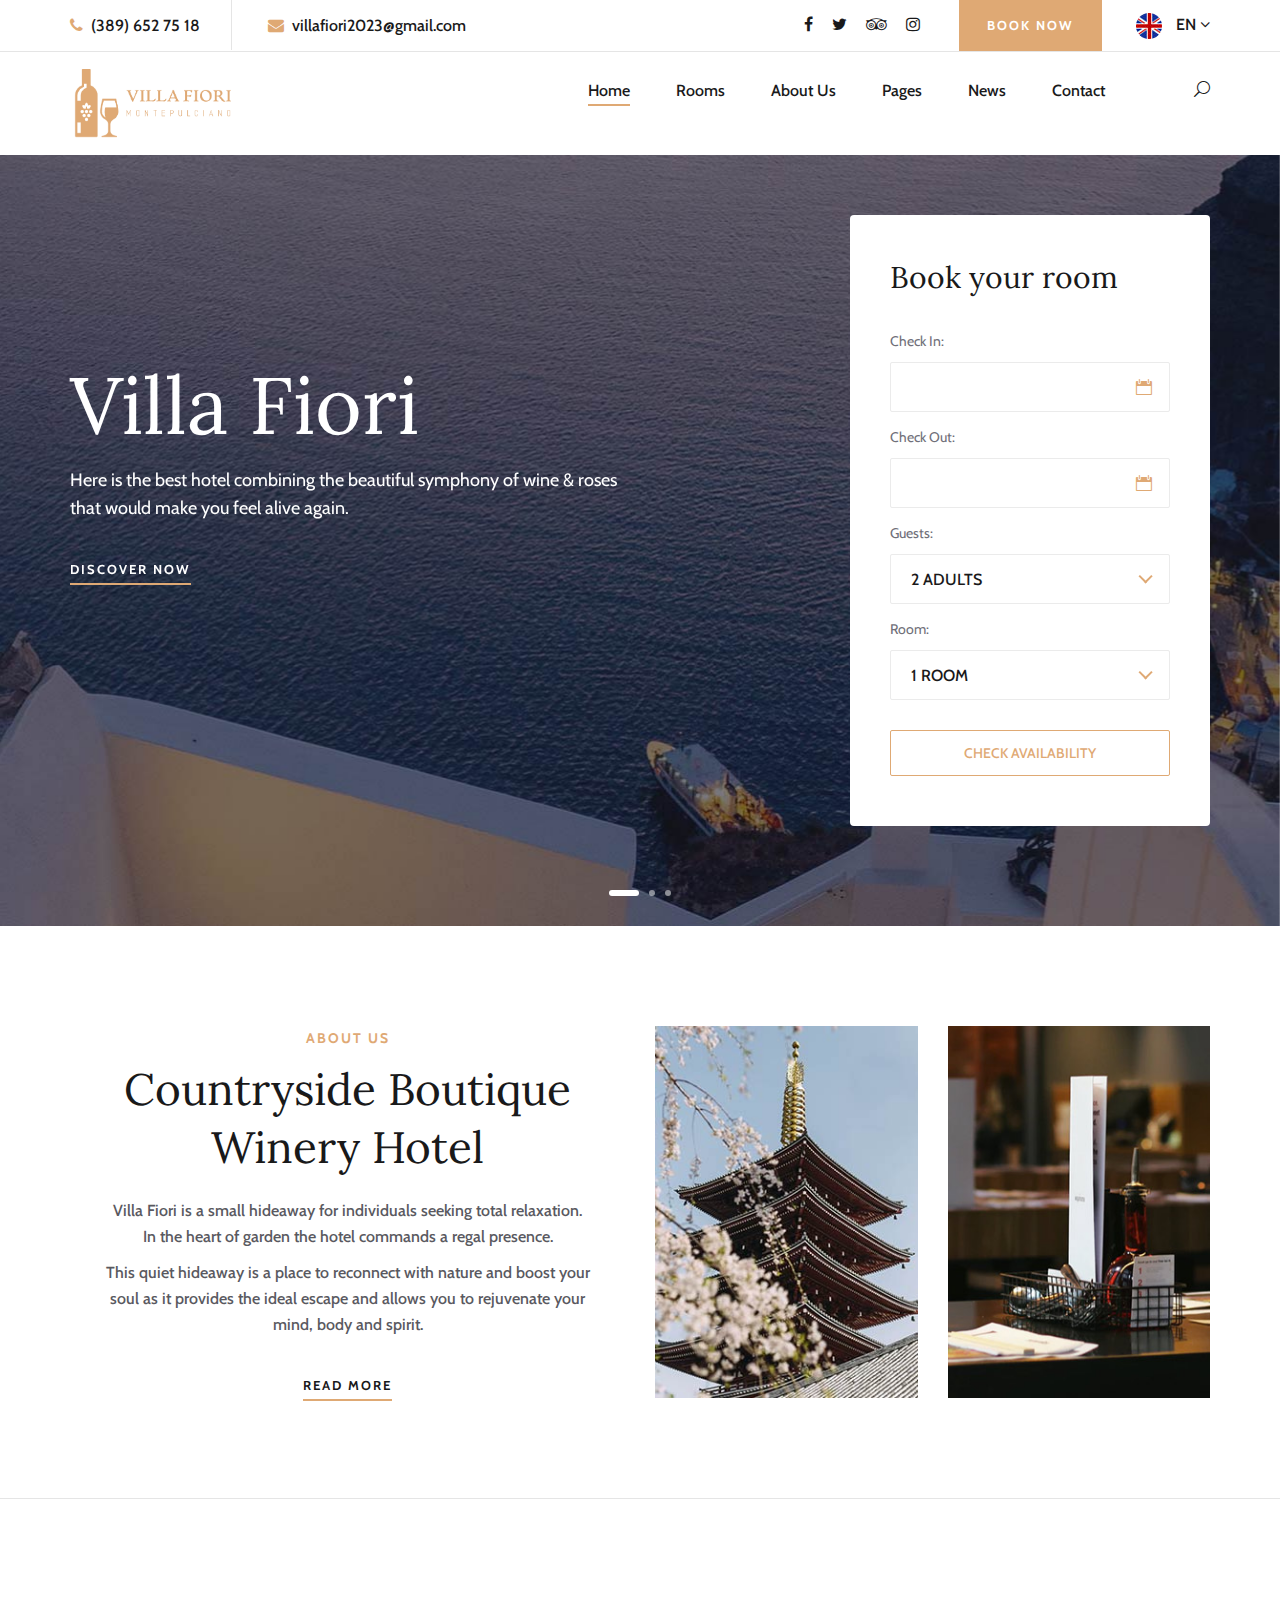
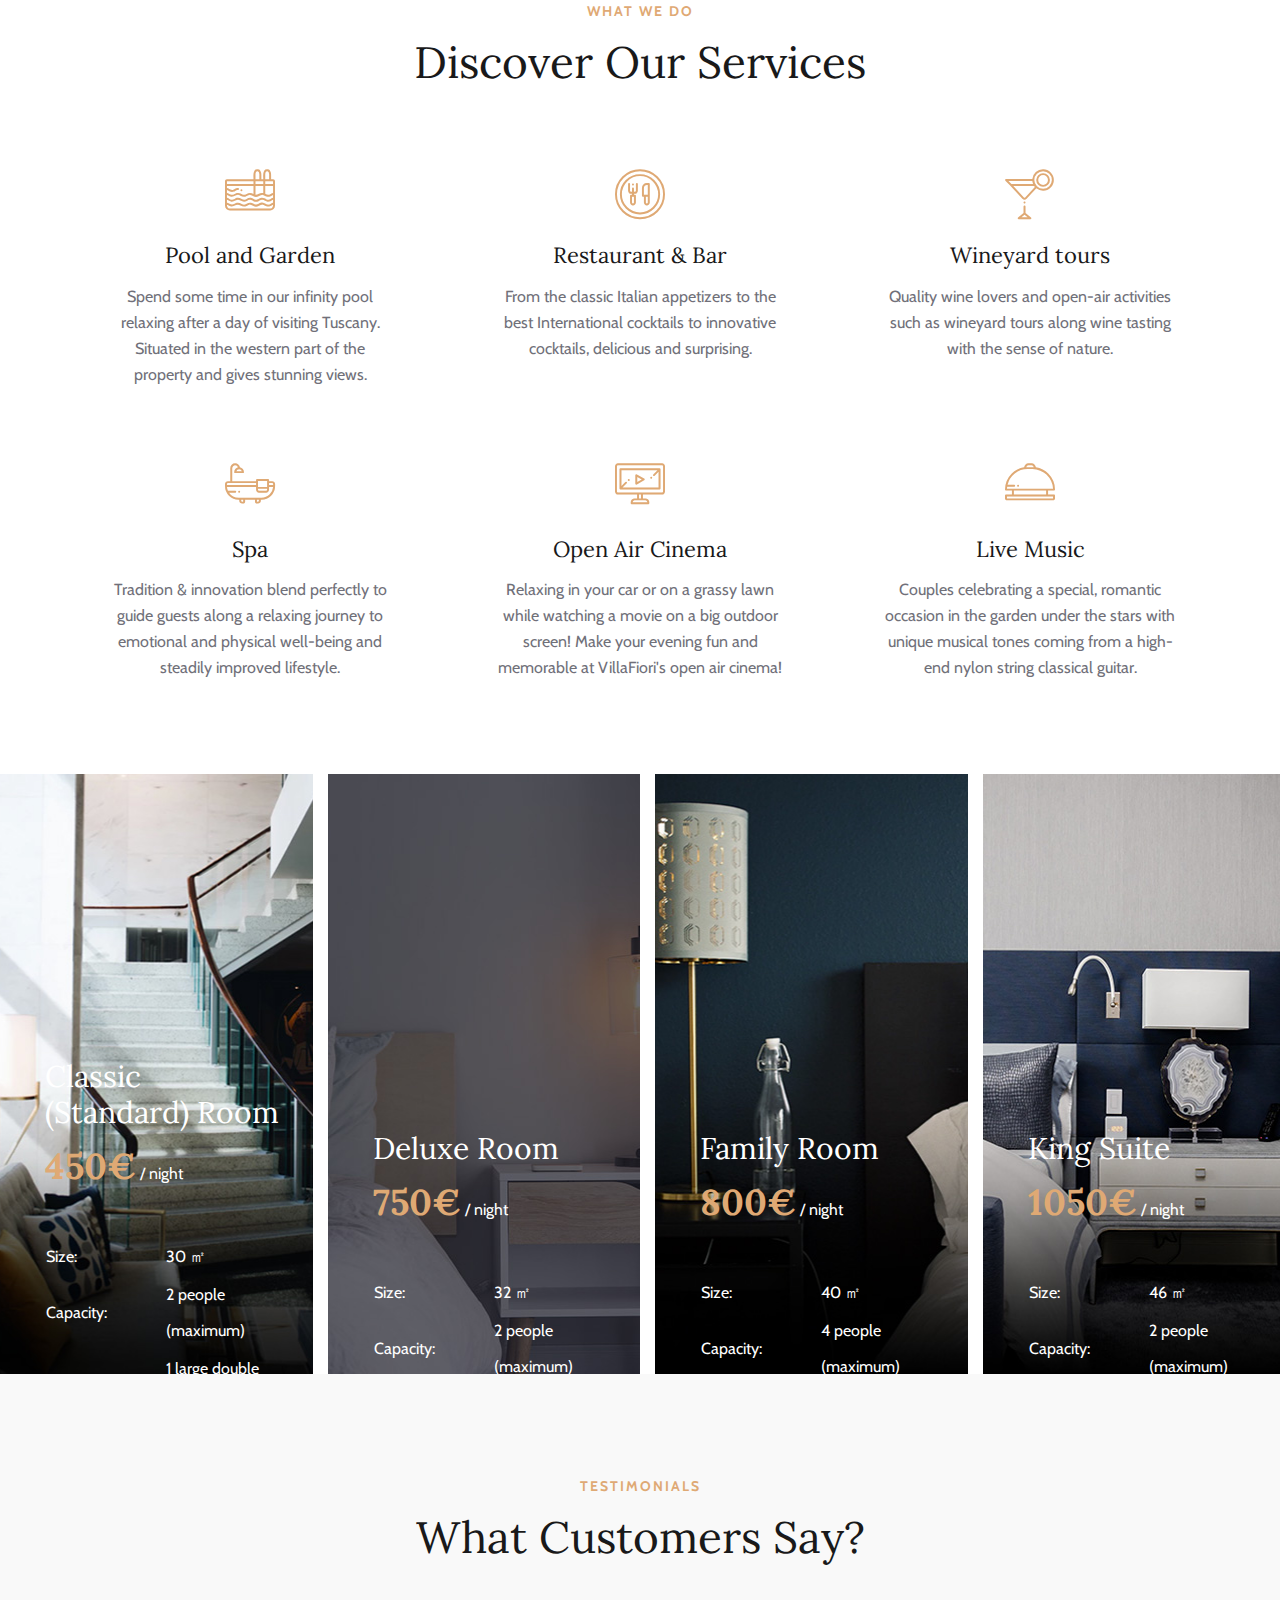
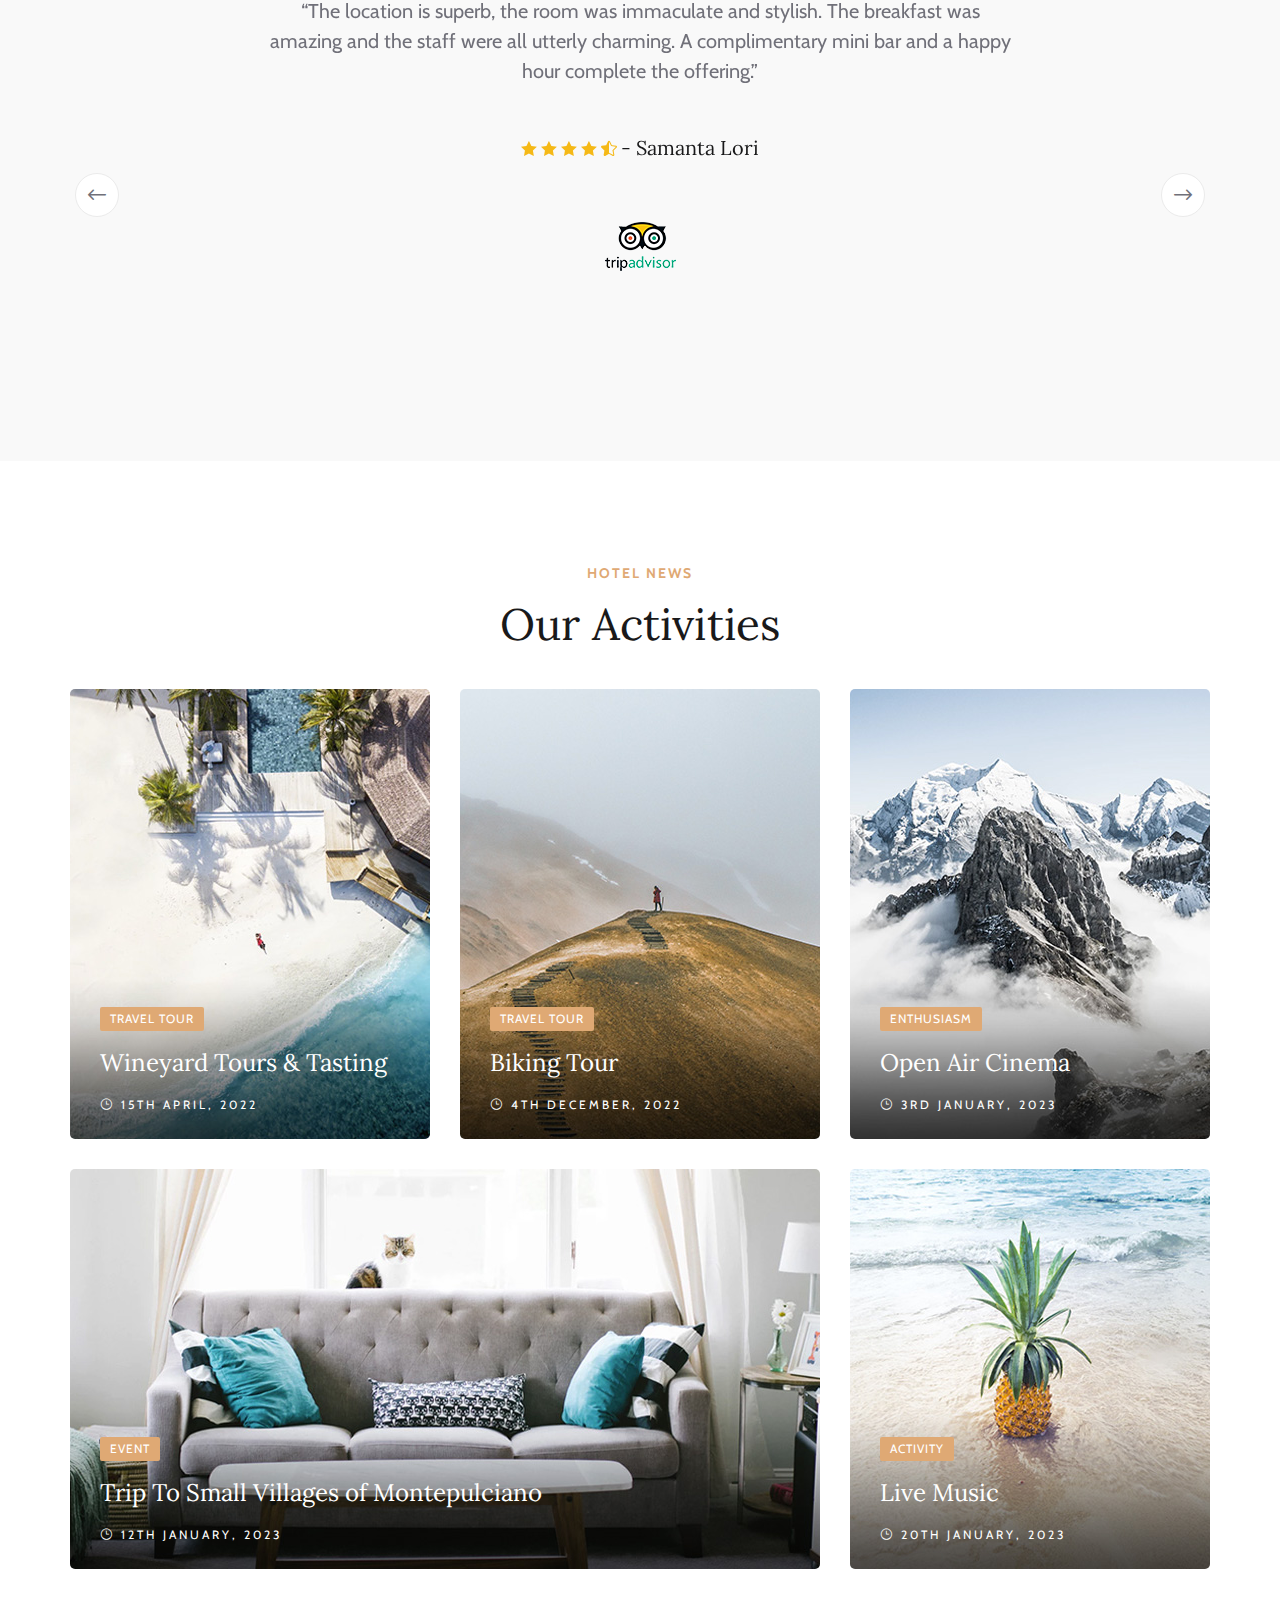
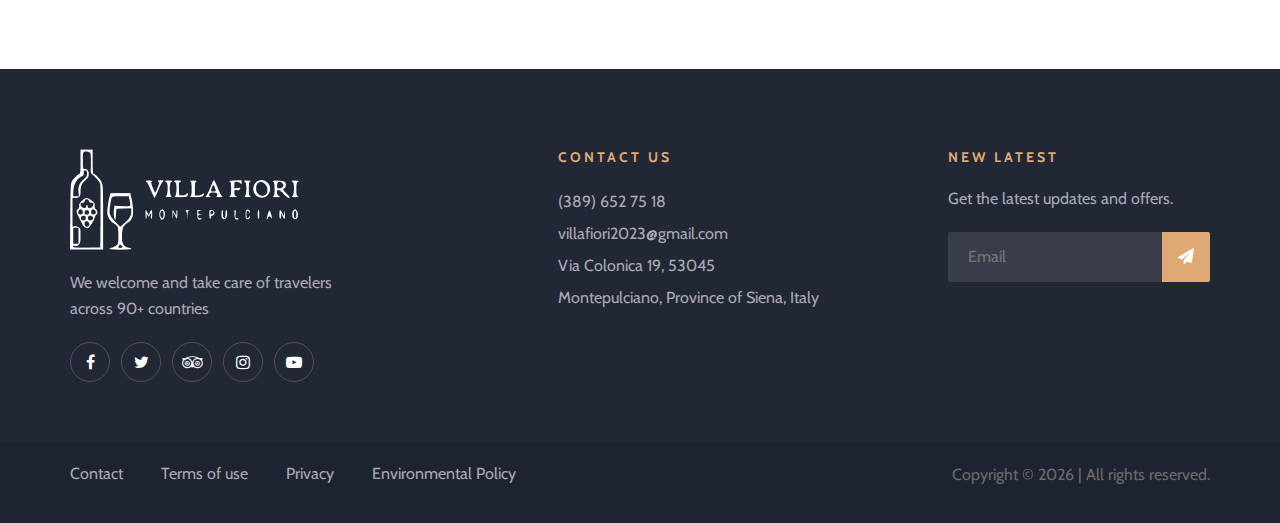
==== index.html @ 3eafb7d8 "Normale" ====
<!DOCTYPE html>
<html lang="en">

<head>
    <meta charset="UTF-8">
    <meta name="description" content="Villa Fiori">
    <meta name="keywords" content="Villa, fiori, montepulciano, html">
    <meta name="viewport" content="width=device-width, initial-scale=1.0">
    <meta http-equiv="X-UA-Compatible" content="ie=edge">
    <title>Villa Fiori | Montepulciano</title>

    <!-- Google Font -->
    <link href="https://fonts.googleapis.com/css?family=Lora:400,700&display=swap" rel="stylesheet">
    <link href="https://fonts.googleapis.com/css?family=Cabin:400,500,600,700&display=swap" rel="stylesheet">


    <!-- Favicon Section  -->
    <link rel="apple-touch-icon" sizes="180x180" href="/apple-touch-icon.png">
    <link rel="icon" type="image/png" sizes="32x32" href="/favicon-32x32.png">
    <link rel="icon" type="image/png" sizes="16x16" href="/favicon-16x16.png">
    <link rel="manifest" href="/site.webmanifest">
    <link rel="mask-icon" href="/safari-pinned-tab.svg" color="#5bbad5">
    <meta name="msapplication-TileColor" content="#da532c">
    <meta name="theme-color" content="#ffffff">


    <!-- Css Styles -->
    <link rel="stylesheet" href="css/bootstrap.min.css" type="text/css">
    <link rel="stylesheet" href="css/font-awesome.min.css" type="text/css">
    <link rel="stylesheet" href="css/elegant-icons.css" type="text/css">
    <link rel="stylesheet" href="css/flaticon.css" type="text/css">
    <link rel="stylesheet" href="css/owl.carousel.min.css" type="text/css">
    <link rel="stylesheet" href="css/nice-select.css" type="text/css">
    <link rel="stylesheet" href="css/jquery-ui.min.css" type="text/css">
    <link rel="stylesheet" href="css/magnific-popup.css" type="text/css">
    <link rel="stylesheet" href="css/slicknav.min.css" type="text/css">
    <link rel="stylesheet" href="css/style.css" type="text/css">
</head>

<body>
    <!-- Page Preloder -->
    <div id="preloder">
        <div class="loader"></div>
    </div>

    <!-- Offcanvas Menu Section Begin -->
    <div class="offcanvas-menu-overlay"></div>
    <div class="canvas-open">
        <i class="icon_menu"></i>
    </div>
    <div class="offcanvas-menu-wrapper">
        <div class="canvas-close">
            <i class="icon_close"></i>
        </div>
        <div class="search-icon  search-switch">
            <i class="icon_search"></i>
        </div>
        <div class="header-configure-area">
            <div class="language-option">
                <img src="img/flag.jpg" alt="">
                <span>EN <i class="fa fa-angle-down"></i></span>
                <div class="flag-dropdown">
                    <ul>
                        <li><a href="#">IT</a></li>
                        <li><a href="#">FR</a></li>
                    </ul>
                </div>
            </div>
            <a href="/#btn-book-now" class="bk-btn">Book Now</a>
        </div>
        <nav class="mainmenu mobile-menu">
            <ul>
                <li class="active"><a href="./index.html">Home</a></li>
                <li><a href="./rooms.html">Rooms</a></li>
                <li><a href="./about-us.html">About Us</a></li>
                <li><a href="">Pages</a>
                    <ul class="dropdown">
                        <li><a href="./room-details.html">Room Details</a></li>
                        <li><a href="#">Deluxe Room</a></li>
                        <li><a href="#">Family Room</a></li>
                        <li><a href="#">Premium Room</a></li>
                    </ul>
                </li>
                <li><a href="./blog.html">News</a></li>
                <li><a href="./contact.html">Contact</a></li>
            </ul>
        </nav>
        <div id="mobile-menu-wrap"></div>
        <div class="top-social">
            <a target="_blank" href="https://www.facebook.com/profile.php?id=100089249900606"><i
                    class="fa fa-facebook"></i></a>
            <a href="#"><i class="fa fa-twitter"></i></a>
            <a href="#"><i class="fa fa-tripadvisor"></i></a>
            <a target="_blank" href="https://www.instagram.com/villafiorihotel/"><i class="fa fa-instagram"></i></a>
        </div>
        <ul class="top-widget">
            <li><i class="fa fa-phone"></i> (389) 652 75 18</li>
            <li><i class="fa fa-envelope"></i> villafiori2023@gmail.com</li>
        </ul>
    </div>
    <!-- Offcanvas Menu Section End -->

    <!-- Header Section Begin -->
    <header class="header-section">
        <div class="top-nav">
            <div class="container">
                <div class="row">
                    <div class="col-lg-6">
                        <ul class="tn-left">
                            <li><i class="fa fa-phone"></i> (389) 652 75 18</li>
                            <li><i class="fa fa-envelope"></i> villafiori2023@gmail.com</li>
                        </ul>
                    </div>
                    <div class="col-lg-6">
                        <div class="tn-right">
                            <div class="top-social">
                                <a target="_blank" href="https://www.facebook.com/profile.php?id=100089249900606"><i
                                        class="fa fa-facebook"></i></a>
                                <a href="#"><i class="fa fa-twitter"></i></a>
                                <a href="#"><i class="fa fa-tripadvisor"></i></a>
                                <a target="_blank" href="https://www.instagram.com/villafiorihotel/"><i
                                        class="fa fa-instagram"></i></a>
                            </div>
                            <a href="/#btn-book-now" class="bk-btn">Book Now</a>
                            <div class="language-option">
                                <img src="img/flag.jpg" alt="">
                                <span>EN <i class="fa fa-angle-down"></i></span>
                                <div class="flag-dropdown">
                                    <ul>
                                        <li><a href="#">IT</a></li>
                                        <li><a href="#">FR</a></li>
                                    </ul>
                                </div>
                            </div>
                        </div>
                    </div>
                </div>
            </div>
        </div>
        <div class="menu-item">
            <div class="container">
                <div class="row">
                    <div class="col-lg-2">
                        <div class="logo">
                            <a href="./index.html">
                                <img src="img/logo.png" alt="">
                            </a>
                        </div>
                    </div>
                    <div class="col-lg-10">
                        <div class="nav-menu">
                            <nav class="mainmenu">
                                <ul>
                                    <li class="active"><a href="./index.html">Home</a></li>
                                    <li><a href="./rooms.html">Rooms</a></li>
                                    <li><a href="./about-us.html">About Us</a></li>
                                    <li><a href="">Pages</a>
                                        <ul class="dropdown">
                                            <li><a href="./room-details.html">Room Details</a></li>
                                            <li><a href="./blog-details.html">Blog Details</a></li>
                                            <li><a href="#">Family Room</a></li>
                                            <li><a href="#">Premium Room</a></li>
                                        </ul>
                                    </li>
                                    <li><a href="./blog.html">News</a></li>
                                    <li><a href="./contact.html">Contact</a></li>
                                </ul>
                            </nav>
                            <div class="nav-right search-switch">
                                <i class="icon_search"></i>
                            </div>
                        </div>
                    </div>
                </div>
            </div>
        </div>
    </header>
    <!-- Header End -->

    <!-- Hero Section Begin -->
    <section class="hero-section">
        <div class="container">
            <div class="row">
                <div class="col-lg-6">
                    <div class="hero-text">
                        <h1>Villa Fiori</h1>
                        <p>Here is the best hotel combining the beautiful symphony of wine & roses that would make you
                            feel alive again.</p>
                        <a href="/#btn-discover" class="primary-btn">Discover Now</a>
                    </div>
                </div>
                <div class="col-xl-4 col-lg-5 offset-xl-2 offset-lg-1">
                    <div id="btn-book-now" class="booking-form">
                        <h3>Book your room</h3>
                        <form action="#">
                            <div class="check-date">
                                <label for="date-in">Check In:</label>
                                <input type="text" class="date-input" id="date-in">
                                <i class="icon_calendar"></i>
                            </div>
                            <div class="check-date">
                                <label for="date-out">Check Out:</label>
                                <input type="text" class="date-input" id="date-out">
                                <i class="icon_calendar"></i>
                            </div>
                            <div class="select-option">
                                <label for="guest">Guests:</label>
                                <select id="guest">
                                    <option value="">2 Adults</option>
                                    <option value="">3 Adults</option>
                                    <option value="">4 Adults</option>
                                    <option value="">5 Adults</option>
                                    <option value="">6 Adults</option>
                                </select>
                            </div>
                            <div class="select-option">
                                <label for="room">Room:</label>
                                <select id="room">
                                    <option value="">1 Room</option>
                                    <option value="">2 Room</option>
                                    <option value="">3 or More Rooms</option>
                                </select>
                            </div>
                            <button type="submit">Check Availability</button>
                        </form>
                    </div>
                </div>
            </div>
        </div>
        <div class="hero-slider owl-carousel">
            <div class="hs-item set-bg" data-setbg="img/hero/hero-1.jpg"></div>
            <div class="hs-item set-bg" data-setbg="img/hero/hero-2.jpg"></div>
            <div class="hs-item set-bg" data-setbg="img/hero/hero-3.jpg"></div>
        </div>
    </section>
    <!-- Hero Section End -->

    <!-- About Us Section Begin -->
    <section class="aboutus-section spad">
        <div class="container">
            <div class="row">
                <div class="col-lg-6">
                    <div class="about-text">
                        <div class="section-title">
                            <span>About Us</span>
                            <h2>Countryside Boutique<br />Winery Hotel</h2>
                        </div>
                        <p class="f-para">Villa Fiori is a small hideaway for individuals seeking total relaxation. In
                            the
                            heart of garden the hotel commands a regal presence.</p>
                        <p class="s-para">This quiet hideaway is a place to reconnect with nature and boost your soul as
                            it provides the ideal escape and allows you to rejuvenate your mind, body and spirit.</p>
                        <a href="/#btn-discover" class="primary-btn about-btn">Read More</a>
                    </div>
                </div>
                <div class="col-lg-6">
                    <div class="about-pic">
                        <div class="row">
                            <div class="col-sm-6">
                                <img src="img/about/about-1.jpg" alt="">
                            </div>
                            <div class="col-sm-6">
                                <img src="img/about/about-2.jpg" alt="">
                            </div>
                        </div>
                    </div>
                </div>
            </div>
        </div>
    </section>
    <!-- About Us Section End -->

    <!-- Services Section End -->
    <section id="btn-discover" class="services-section spad">
        <div class="container">
            <div class="row">
                <div class="col-lg-12">
                    <div class="section-title">
                        <span>What We Do</span>
                        <h2>Discover Our Services</h2>
                    </div>
                </div>
            </div>
            <div class="row">
                <div class="col-lg-4 col-sm-6">
                    <div class="service-item">
                        <i class="flaticon-007-swimming-pool"></i>
                        <h4>Pool and Garden</h4>
                        <p>Spend some time in our infinity pool relaxing after a day of visiting Tuscany. Situated in
                            the western part of the property and gives stunning views.</p>
                    </div>
                </div>
                <div class="col-lg-4 col-sm-6">
                    <div class="service-item">
                        <i class="flaticon-033-dinner"></i>
                        <h4>Restaurant & Bar</h4>
                        <p>From the classic Italian appetizers to the best International cocktails to innovative
                            cocktails, delicious and surprising.</p>
                    </div>
                </div>
                <div class="col-lg-4 col-sm-6">
                    <div class="service-item">
                        <i class="flaticon-012-cocktail"></i>
                        <h4>Wineyard tours</h4>
                        <p>Quality wine lovers and open-air activities such as wineyard tours along wine tasting with
                            the sense of nature.</p>
                    </div>
                </div>
                <div class="col-lg-4 col-sm-6">
                    <div class="service-item">
                        <i class="flaticon-030-bathtub"></i>
                        <h4>Spa</h4>
                        <p>Tradition & innovation blend perfectly to guide guests along a relaxing journey to emotional
                            and physical well-being and steadily improved lifestyle.</p>
                    </div>
                </div>
                <div class="col-lg-4 col-sm-6">
                    <div class="service-item">
                        <i class="flaticon-019-television"></i>
                        <h4>Open Air Cinema</h4>
                        <p>Relaxing in your car or on a grassy lawn while watching a movie on a big outdoor screen! Make
                            your evening fun and memorable at VillaFiori's open air cinema!</p>
                    </div>
                </div>
                <div class="col-lg-4 col-sm-6">
                    <div class="service-item">
                        <i class="flaticon-014-ring-bell"></i>
                        <h4>Live Music</h4>
                        <p>Couples celebrating a special, romantic occasion in the garden under the stars with unique
                            musical tones coming from a high-end nylon string classical guitar.</p>
                    </div>
                </div>
            </div>
        </div>
    </section>
    <!-- Services Section End -->

    <!-- Home Room Section Begin -->
    <section class="hp-room-section">
        <div class="container-fluid">
            <div class="hp-room-items">
                <div class="row">
                    <div class="col-lg-3 col-md-6">
                        <div class="hp-room-item set-bg" data-setbg="img/room/room-b1.jpg">
                            <div class="hr-text">
                                <h3>Classic (Standard) Room</h3>
                                <h2>450€<span> / night</span></h2>
                                <table>
                                    <tbody>
                                        <tr>
                                            <td class="r-o">Size:</td>
                                            <td>30 &#13217;</td>
                                        </tr>
                                        <tr>
                                            <td class="r-o">Capacity:</td>
                                            <td>2 people (maximum)</td>
                                        </tr>
                                        <tr>
                                            <td class="r-o">Bed:</td>
                                            <td>1 large double bed</td>
                                        </tr>
                                        <tr>
                                            <td class="r-o">Services:</td>
                                            <td>Inner Courtyard View, AC, Bathroom, Flat TV,
                                                Minibar</td>
                                        </tr>
                                    </tbody>
                                </table>
                                <a href="/rooms.html" class="primary-btn">More Details</a>
                            </div>
                        </div>
                    </div>
                    <div class="col-lg-3 col-md-6">
                        <div class="hp-room-item set-bg" data-setbg="img/room/room-b2.jpg">
                            <div class="hr-text">
                                <h3>Deluxe Room</h3>
                                <h2>750€<span> / night</span></h2>
                                <table>
                                    <tbody>
                                        <tr>
                                            <td class="r-o">Size:</td>
                                            <td>32 &#13217;</td>
                                        </tr>
                                        <tr>
                                            <td class="r-o">Capacity:</td>
                                            <td>2 people (maximum)</td>
                                        </tr>
                                        <tr>
                                            <td class="r-o">Bed:</td>
                                            <td>1 large deluxe bed</td>
                                        </tr>
                                        <tr>
                                            <td class="r-o">Services:</td>
                                            <td>All services within Classic Room + Garden View
                                            </td>
                                        </tr>
                                    </tbody>
                                </table>
                                <a href="/rooms.html" class="primary-btn">More Details</a>
                            </div>
                        </div>
                    </div>
                    <div class="col-lg-3 col-md-6">
                        <div class="hp-room-item set-bg" data-setbg="img/room/room-b3.jpg">
                            <div class="hr-text">
                                <h3>Family Room</h3>
                                <h2>800€<span> / night</span></h2>
                                <table>
                                    <tbody>
                                        <tr>
                                            <td class="r-o">Size:</td>
                                            <td>40 &#13217;</td>
                                        </tr>
                                        <tr>
                                            <td class="r-o">Capacity:</td>
                                            <td>4 people (maximum)</td>
                                        </tr>
                                        <tr>
                                            <td class="r-o">Bed:</td>
                                            <td>2 large double beds</td>
                                        </tr>
                                        <tr>
                                            <td class="r-o">Services:</td>
                                            <td>Playing Room, Garden View, Kitchen</td>
                                        </tr>
                                    </tbody>
                                </table>
                                <a href="/rooms.html" class="primary-btn">More Details</a>
                            </div>
                        </div>
                    </div>
                    <div class="col-lg-3 col-md-6">
                        <div class="hp-room-item set-bg" data-setbg="img/room/room-b4.jpg">
                            <div class="hr-text">
                                <h3>King Suite</h3>
                                <h2>1050€<span> / night</span></h2>
                                <table>
                                    <tbody>
                                        <tr>
                                            <td class="r-o">Size:</td>
                                            <td>46 &#13217;</td>
                                        </tr>
                                        <tr>
                                            <td class="r-o">Capacity:</td>
                                            <td>2 people (maximum)</td>
                                        </tr>
                                        <tr>
                                            <td class="r-o">Bed:</td>
                                            <td>1 extra-sized King Bed</td>
                                        </tr>
                                        <tr>
                                            <td class="r-o">Services:</td>
                                            <td>Private Garden, Pool view, Hot Tub, AC</td>
                                        </tr>
                                    </tbody>
                                </table>
                                <a href="/rooms.html" class="primary-btn">More Details</a>
                            </div>
                        </div>
                    </div>
                </div>
            </div>
        </div>
    </section>
    <!-- Home Room Section End -->

    <!-- Testimonial Section Begin -->
    <section class="testimonial-section spad">
        <div class="container">
            <div class="row">
                <div class="col-lg-12">
                    <div class="section-title">
                        <span>Testimonials</span>
                        <h2>What Customers Say?</h2>
                    </div>
                </div>
            </div>
            <div class="row">
                <div class="col-lg-8 offset-lg-2">
                    <div class="testimonial-slider owl-carousel">
                        <div class="ts-item">
                            <p>“The location is superb, the room was immaculate and stylish. The breakfast was amazing
                                and the staff were all utterly charming. A complimentary mini bar and a happy hour
                                complete the offering.”</p>
                            <div class="ti-author">
                                <div class="rating">
                                    <i class="icon_star"></i>
                                    <i class="icon_star"></i>
                                    <i class="icon_star"></i>
                                    <i class="icon_star"></i>
                                    <i class="icon_star-half_alt"></i>
                                </div>
                                <h5> - Samanta Lori</h5>
                            </div>
                            <img src="img/testimonial-logo.png" alt="">
                        </div>

                        <div class="ts-item">
                            <p>“We booked easily on line at a very reasonable rate, and received a free upgrade on
                                arrival. The room was clean, spacious and well equipped. Location was great for walking
                                tours of all the sights.”</p>
                            <div class="ti-author">
                                <div class="rating">
                                    <i class="icon_star"></i>
                                    <i class="icon_star"></i>
                                    <i class="icon_star"></i>
                                    <i class="icon_star"></i>
                                    <i class="icon_star"></i>
                                </div>
                                <h5> - Teodoro Ferri</h5>
                            </div>
                            <img src="img/testimonial-logo.png" alt="">
                        </div>

                        <div class="ts-item">
                            <p>“It is small, very comfortable, and with very good staff. Rooms are great; totally
                                soundproof and everything works. There is a lovely garden for drinks, break fast, or
                                just chilling.”</p>
                            <div class="ti-author">
                                <div class="rating">
                                    <i class="icon_star"></i>
                                    <i class="icon_star"></i>
                                    <i class="icon_star"></i>
                                    <i class="icon_star"></i>
                                    <i class="icon_star-half_alt"></i>
                                </div>
                                <h5> - Alexander Vasquez</h5>
                            </div>
                            <img src="img/testimonial-logo.png" alt="">
                        </div>


                        <div class="ts-item">
                            <p>My wife and I went VillaFiori for her 35th birthday and the whole experience was amazing.
                                The
                                interiors, exteriors and surroundings were beautiful, comfortable and exciting. We could
                                have just hung out at the hotel and been content but it is beautifully situated to
                                explore dozens of picturesque villages and astounding landscapes on easy day trips.
                                Every drive was enchanting. We loved the dining room and the breakfast was always such a
                                great way to start the day.</p>
                            <div class="ti-author">
                                <div class="rating">
                                    <i class="icon_star"></i>
                                    <i class="icon_star"></i>
                                    <i class="icon_star"></i>
                                    <i class="icon_star"></i>
                                    <i class="icon_star"></i>
                                </div>
                                <h5> - Eugenio Trevisani</h5>
                            </div>
                            <img src="img/testimonial-logo.png" alt="">
                        </div>
                    </div>
                </div>
            </div>
        </div>
    </section>
    <!-- Testimonial Section End -->

    <!-- Blog Section Begin -->
    <section class="blog-section spad">
        <div class="container">
            <div class="row">
                <div class="col-lg-12">
                    <div class="section-title">
                        <span>Hotel News</span>
                        <h2>Our Activities</h2>
                    </div>
                </div>
            </div>
            <div class="row">
                <div class="col-lg-4">
                    <div class="blog-item set-bg" data-setbg="img/blog/blog-1.jpg">
                        <div class="bi-text">
                            <span class="b-tag">Travel Tour</span>
                            <h4><a href="#">Wineyard Tours & Tasting</a></h4>
                            <div class="b-time"><i class="icon_clock_alt"></i> 15th April, 2022</div>
                        </div>
                    </div>
                </div>
                <div class="col-lg-4">
                    <div class="blog-item set-bg" data-setbg="img/blog/blog-2.jpg">
                        <div class="bi-text">
                            <span class="b-tag">Travel Tour</span>
                            <h4><a href="#">Biking Tour</a></h4>
                            <div class="b-time"><i class="icon_clock_alt"></i> 4th December, 2022</div>
                        </div>
                    </div>
                </div>
                <div class="col-lg-4">
                    <div class="blog-item set-bg" data-setbg="img/blog/blog-3.jpg">
                        <div class="bi-text">
                            <span class="b-tag">Enthusiasm</span>
                            <h4><a href="#">Open Air Cinema</a></h4>
                            <div class="b-time"><i class="icon_clock_alt"></i> 3rd January, 2023</div>
                        </div>
                    </div>
                </div>
                <div class="col-lg-8">
                    <div class="blog-item small-size set-bg" data-setbg="img/blog/blog-wide.jpg">
                        <div class="bi-text">
                            <span class="b-tag">Event</span>
                            <h4><a href="#">Trip To Small Villages of Montepulciano</a></h4>
                            <div class="b-time"><i class="icon_clock_alt"></i> 12th January, 2023</div>
                        </div>
                    </div>
                </div>
                <div class="col-lg-4">
                    <div class="blog-item small-size set-bg" data-setbg="img/blog/blog-10.jpg">
                        <div class="bi-text">
                            <span class="b-tag">Activity</span>
                            <h4><a href="#">Live Music</a></h4>
                            <div class="b-time"><i class="icon_clock_alt"></i> 20th January, 2023</div>
                        </div>
                    </div>
                </div>
            </div>
        </div>
    </section>
    <!-- Blog Section End -->

    <!-- Footer Section Begin -->
    <footer class="footer-section">
        <div class="container">
            <div class="footer-text">
                <div class="row">
                    <div class="col-lg-4">
                        <div class="ft-about">
                            <div class="logo">
                                <a href="#">
                                    <img src="img/footer-logo2.png" alt="">
                                </a>
                            </div>
                            <p>We welcome and take care of travelers<br /> across 90+ countries</p>
                            <div class="fa-social">
                                <a target="_blank" href="https://www.facebook.com/profile.php?id=100089249900606"><i
                                        class="fa fa-facebook"></i></a>
                                <a href="#"><i class="fa fa-twitter"></i></a>
                                <a href="#"><i class="fa fa-tripadvisor"></i></a>
                                <a target="_blank" href="https://www.instagram.com/villafiorihotel/"><i
                                        class="fa fa-instagram"></i></a>
                                <a href="#"><i class="fa fa-youtube-play"></i></a>
                            </div>
                        </div>
                    </div>
                    <div class="col-lg-3 offset-lg-1">
                        <div class="ft-contact">
                            <h6>Contact Us</h6>
                            <ul>
                                <li>(389) 652 75 18</li>
                                <li>villafiori2023@gmail.com</li>
                                <li>Via Colonica 19, 53045 Montepulciano, Province of Siena, Italy</li>
                            </ul>
                        </div>
                    </div>
                    <div class="col-lg-3 offset-lg-1">
                        <div class="ft-newslatter">
                            <h6>New latest</h6>
                            <p>Get the latest updates and offers.</p>
                            <form action="#" class="fn-form">
                                <input type="text" placeholder="Email">
                                <button type="submit"><i class="fa fa-send"></i></button>
                            </form>
                        </div>
                    </div>
                </div>
            </div>
        </div>
        <div class="copyright-option">
            <div class="container">
                <div class="row">
                    <div class="col-lg-7">
                        <ul>
                            <li><a href="#">Contact</a></li>
                            <li><a href="#">Terms of use</a></li>
                            <li><a href="#">Privacy</a></li>
                            <li><a href="#">Environmental Policy</a></li>
                        </ul>
                    </div>
                    <div class="col-lg-5">
                        <div class="co-text">
                            <p><!-- Link back to Colorlib can't be removed. Template is licensed under CC BY 3.0. -->
                                Copyright &copy;
                                <script>document.write(new Date().getFullYear());</script> | All rights reserved.
                                <!-- Link back to Colorlib can't be removed. Template is licensed under CC BY 3.0. -->
                            </p>
                        </div>
                    </div>
                </div>
            </div>
        </div>
    </footer>
    <!-- Footer Section End -->

    <!-- Search model Begin -->
    <div class="search-model">
        <div class="h-100 d-flex align-items-center justify-content-center">
            <div class="search-close-switch"><i class="icon_close"></i></div>
            <form class="search-model-form">
                <input type="text" id="search-input" placeholder="Search here.....">
            </form>
        </div>
    </div>
    <!-- Search model end -->

    <!-- Js Plugins -->
    <script src="js/jquery-3.3.1.min.js"></script>
    <script src="js/bootstrap.min.js"></script>
    <script src="js/jquery.magnific-popup.min.js"></script>
    <script src="js/jquery.nice-select.min.js"></script>
    <script src="js/jquery-ui.min.js"></script>
    <script src="js/jquery.slicknav.js"></script>
    <script src="js/owl.carousel.min.js"></script>
    <script src="js/main.js"></script>
</body>

</html>
---- css/elegant-icons.css ----
@font-face {
	font-family: 'ElegantIcons';
	src:url('../fonts/ElegantIcons.eot');
	src:url('../fonts/ElegantIcons.eot?#iefix') format('embedded-opentype'),
		url('../fonts/ElegantIcons.woff') format('woff'),
		url('../fonts/ElegantIcons.ttf') format('truetype'),
		url('../fonts/ElegantIcons.svg#ElegantIcons') format('svg');
	font-weight: normal;
	font-style: normal;
}

/* Use the following CSS code if you want to use data attributes for inserting your icons */
[data-icon]:before {
	font-family: 'ElegantIcons';
	content: attr(data-icon);
	speak: none;
	font-weight: normal;
	font-variant: normal;
	text-transform: none;
	line-height: 1;
	-webkit-font-smoothing: antialiased;
	-moz-osx-font-smoothing: grayscale;
}

/* Use the following CSS code if you want to have a class per icon */
/*
Instead of a list of all class selectors,
you can use the generic selector below, but it's slower:
[class*="your-class-prefix"] {
*/
.arrow_up, .arrow_down, .arrow_left, .arrow_right, .arrow_left-up, .arrow_right-up, .arrow_right-down, .arrow_left-down, .arrow-up-down, .arrow_up-down_alt, .arrow_left-right_alt, .arrow_left-right, .arrow_expand_alt2, .arrow_expand_alt, .arrow_condense, .arrow_expand, .arrow_move, .arrow_carrot-up, .arrow_carrot-down, .arrow_carrot-left, .arrow_carrot-right, .arrow_carrot-2up, .arrow_carrot-2down, .arrow_carrot-2left, .arrow_carrot-2right, .arrow_carrot-up_alt2, .arrow_carrot-down_alt2, .arrow_carrot-left_alt2, .arrow_carrot-right_alt2, .arrow_carrot-2up_alt2, .arrow_carrot-2down_alt2, .arrow_carrot-2left_alt2, .arrow_carrot-2right_alt2, .arrow_triangle-up, .arrow_triangle-down, .arrow_triangle-left, .arrow_triangle-right, .arrow_triangle-up_alt2, .arrow_triangle-down_alt2, .arrow_triangle-left_alt2, .arrow_triangle-right_alt2, .arrow_back, .icon_minus-06, .icon_plus, .icon_close, .icon_check, .icon_minus_alt2, .icon_plus_alt2, .icon_close_alt2, .icon_check_alt2, .icon_zoom-out_alt, .icon_zoom-in_alt, .icon_search, .icon_box-empty, .icon_box-selected, .icon_minus-box, .icon_plus-box, .icon_box-checked, .icon_circle-empty, .icon_circle-slelected, .icon_stop_alt2, .icon_stop, .icon_pause_alt2, .icon_pause, .icon_menu, .icon_menu-square_alt2, .icon_menu-circle_alt2, .icon_ul, .icon_ol, .icon_adjust-horiz, .icon_adjust-vert, .icon_document_alt, .icon_documents_alt, .icon_pencil, .icon_pencil-edit_alt, .icon_pencil-edit, .icon_folder-alt, .icon_folder-open_alt, .icon_folder-add_alt, .icon_info_alt, .icon_error-oct_alt, .icon_error-circle_alt, .icon_error-triangle_alt, .icon_question_alt2, .icon_question, .icon_comment_alt, .icon_chat_alt, .icon_vol-mute_alt, .icon_volume-low_alt, .icon_volume-high_alt, .icon_quotations, .icon_quotations_alt2, .icon_clock_alt, .icon_lock_alt, .icon_lock-open_alt, .icon_key_alt, .icon_cloud_alt, .icon_cloud-upload_alt, .icon_cloud-download_alt, .icon_image, .icon_images, .icon_lightbulb_alt, .icon_gift_alt, .icon_house_alt, .icon_genius, .icon_mobile, .icon_tablet, .icon_laptop, .icon_desktop, .icon_camera_alt, .icon_mail_alt, .icon_cone_alt, .icon_ribbon_alt, .icon_bag_alt, .icon_creditcard, .icon_cart_alt, .icon_paperclip, .icon_tag_alt, .icon_tags_alt, .icon_trash_alt, .icon_cursor_alt, .icon_mic_alt, .icon_compass_alt, .icon_pin_alt, .icon_pushpin_alt, .icon_map_alt, .icon_drawer_alt, .icon_toolbox_alt, .icon_book_alt, .icon_calendar, .icon_film, .icon_table, .icon_contacts_alt, .icon_headphones, .icon_lifesaver, .icon_piechart, .icon_refresh, .icon_link_alt, .icon_link, .icon_loading, .icon_blocked, .icon_archive_alt, .icon_heart_alt, .icon_star_alt, .icon_star-half_alt, .icon_star, .icon_star-half, .icon_tools, .icon_tool, .icon_cog, .icon_cogs, .arrow_up_alt, .arrow_down_alt, .arrow_left_alt, .arrow_right_alt, .arrow_left-up_alt, .arrow_right-up_alt, .arrow_right-down_alt, .arrow_left-down_alt, .arrow_condense_alt, .arrow_expand_alt3, .arrow_carrot_up_alt, .arrow_carrot-down_alt, .arrow_carrot-left_alt, .arrow_carrot-right_alt, .arrow_carrot-2up_alt, .arrow_carrot-2dwnn_alt, .arrow_carrot-2left_alt, .arrow_carrot-2right_alt, .arrow_triangle-up_alt, .arrow_triangle-down_alt, .arrow_triangle-left_alt, .arrow_triangle-right_alt, .icon_minus_alt, .icon_plus_alt, .icon_close_alt, .icon_check_alt, .icon_zoom-out, .icon_zoom-in, .icon_stop_alt, .icon_menu-square_alt, .icon_menu-circle_alt, .icon_document, .icon_documents, .icon_pencil_alt, .icon_folder, .icon_folder-open, .icon_folder-add, .icon_folder_upload, .icon_folder_download, .icon_info, .icon_error-circle, .icon_error-oct, .icon_error-triangle, .icon_question_alt, .icon_comment, .icon_chat, .icon_vol-mute, .icon_volume-low, .icon_volume-high, .icon_quotations_alt, .icon_clock, .icon_lock, .icon_lock-open, .icon_key, .icon_cloud, .icon_cloud-upload, .icon_cloud-download, .icon_lightbulb, .icon_gift, .icon_house, .icon_camera, .icon_mail, .icon_cone, .icon_ribbon, .icon_bag, .icon_cart, .icon_tag, .icon_tags, .icon_trash, .icon_cursor, .icon_mic, .icon_compass, .icon_pin, .icon_pushpin, .icon_map, .icon_drawer, .icon_toolbox, .icon_book, .icon_contacts, .icon_archive, .icon_heart, .icon_profile, .icon_group, .icon_grid-2x2, .icon_grid-3x3, .icon_music, .icon_pause_alt, .icon_phone, .icon_upload, .icon_download, .social_facebook, .social_twitter, .social_pinterest, .social_googleplus, .social_tumblr, .social_tumbleupon, .social_wordpress, .social_instagram, .social_dribbble, .social_vimeo, .social_linkedin, .social_rss, .social_deviantart, .social_share, .social_myspace, .social_skype, .social_youtube, .social_picassa, .social_googledrive, .social_flickr, .social_blogger, .social_spotify, .social_delicious, .social_facebook_circle, .social_twitter_circle, .social_pinterest_circle, .social_googleplus_circle, .social_tumblr_circle, .social_stumbleupon_circle, .social_wordpress_circle, .social_instagram_circle, .social_dribbble_circle, .social_vimeo_circle, .social_linkedin_circle, .social_rss_circle, .social_deviantart_circle, .social_share_circle, .social_myspace_circle, .social_skype_circle, .social_youtube_circle, .social_picassa_circle, .social_googledrive_alt2, .social_flickr_circle, .social_blogger_circle, .social_spotify_circle, .social_delicious_circle, .social_facebook_square, .social_twitter_square, .social_pinterest_square, .social_googleplus_square, .social_tumblr_square, .social_stumbleupon_square, .social_wordpress_square, .social_instagram_square, .social_dribbble_square, .social_vimeo_square, .social_linkedin_square, .social_rss_square, .social_deviantart_square, .social_share_square, .social_myspace_square, .social_skype_square, .social_youtube_square, .social_picassa_square, .social_googledrive_square, .social_flickr_square, .social_blogger_square, .social_spotify_square, .social_delicious_square, .icon_printer, .icon_calulator, .icon_building, .icon_floppy, .icon_drive, .icon_search-2, .icon_id, .icon_id-2, .icon_puzzle, .icon_like, .icon_dislike, .icon_mug, .icon_currency, .icon_wallet, .icon_pens, .icon_easel, .icon_flowchart, .icon_datareport, .icon_briefcase, .icon_shield, .icon_percent, .icon_globe, .icon_globe-2, .icon_target, .icon_hourglass, .icon_balance, .icon_rook, .icon_printer-alt, .icon_calculator_alt, .icon_building_alt, .icon_floppy_alt, .icon_drive_alt, .icon_search_alt, .icon_id_alt, .icon_id-2_alt, .icon_puzzle_alt, .icon_like_alt, .icon_dislike_alt, .icon_mug_alt, .icon_currency_alt, .icon_wallet_alt, .icon_pens_alt, .icon_easel_alt, .icon_flowchart_alt, .icon_datareport_alt, .icon_briefcase_alt, .icon_shield_alt, .icon_percent_alt, .icon_globe_alt, .icon_clipboard {
	font-family: 'ElegantIcons';
	speak: none;
	font-style: normal;
	font-weight: normal;
	font-variant: normal;
	text-transform: none;
	line-height: 1;
	-webkit-font-smoothing: antialiased;
}
.arrow_up:before {
	content: "\21";
}
.arrow_down:before {
	content: "\22";
}
.arrow_left:before {
	content: "\23";
}
.arrow_right:before {
	content: "\24";
}
.arrow_left-up:before {
	content: "\25";
}
.arrow_right-up:before {
	content: "\26";
}
.arrow_right-down:before {
	content: "\27";
}
.arrow_left-down:before {
	content: "\28";
}
.arrow-up-down:before {
	content: "\29";
}
.arrow_up-down_alt:before {
	content: "\2a";
}
.arrow_left-right_alt:before {
	content: "\2b";
}
.arrow_left-right:before {
	content: "\2c";
}
.arrow_expand_alt2:before {
	content: "\2d";
}
.arrow_expand_alt:before {
	content: "\2e";
}
.arrow_condense:before {
	content: "\2f";
}
.arrow_expand:before {
	content: "\30";
}
.arrow_move:before {
	content: "\31";
}
.arrow_carrot-up:before {
	content: "\32";
}
.arrow_carrot-down:before {
	content: "\33";
}
.arrow_carrot-left:before {
	content: "\34";
}
.arrow_carrot-right:before {
	content: "\35";
}
.arrow_carrot-2up:before {
	content: "\36";
}
.arrow_carrot-2down:before {
	content: "\37";
}
.arrow_carrot-2left:before {
	content: "\38";
}
.arrow_carrot-2right:before {
	content: "\39";
}
.arrow_carrot-up_alt2:before {
	content: "\3a";
}
.arrow_carrot-down_alt2:before {
	content: "\3b";
}
.arrow_carrot-left_alt2:before {
	content: "\3c";
}
.arrow_carrot-right_alt2:before {
	content: "\3d";
}
.arrow_carrot-2up_alt2:before {
	content: "\3e";
}
.arrow_carrot-2down_alt2:before {
	content: "\3f";
}
.arrow_carrot-2left_alt2:before {
	content: "\40";
}
.arrow_carrot-2right_alt2:before {
	content: "\41";
}
.arrow_triangle-up:before {
	content: "\42";
}
.arrow_triangle-down:before {
	content: "\43";
}
.arrow_triangle-left:before {
	content: "\44";
}
.arrow_triangle-right:before {
	content: "\45";
}
.arrow_triangle-up_alt2:before {
	content: "\46";
}
.arrow_triangle-down_alt2:before {
	content: "\47";
}
.arrow_triangle-left_alt2:before {
	content: "\48";
}
.arrow_triangle-right_alt2:before {
	content: "\49";
}
.arrow_back:before {
	content: "\4a";
}
.icon_minus-06:before {
	content: "\4b";
}
.icon_plus:before {
	content: "\4c";
}
.icon_close:before {
	content: "\4d";
}
.icon_check:before {
	content: "\4e";
}
.icon_minus_alt2:before {
	content: "\4f";
}
.icon_plus_alt2:before {
	content: "\50";
}
.icon_close_alt2:before {
	content: "\51";
}
.icon_check_alt2:before {
	content: "\52";
}
.icon_zoom-out_alt:before {
	content: "\53";
}
.icon_zoom-in_alt:before {
	content: "\54";
}
.icon_search:before {
	content: "\55";
}
.icon_box-empty:before {
	content: "\56";
}
.icon_box-selected:before {
	content: "\57";
}
.icon_minus-box:before {
	content: "\58";
}
.icon_plus-box:before {
	content: "\59";
}
.icon_box-checked:before {
	content: "\5a";
}
.icon_circle-empty:before {
	content: "\5b";
}
.icon_circle-slelected:before {
	content: "\5c";
}
.icon_stop_alt2:before {
	content: "\5d";
}
.icon_stop:before {
	content: "\5e";
}
.icon_pause_alt2:before {
	content: "\5f";
}
.icon_pause:before {
	content: "\60";
}
.icon_menu:before {
	content: "\61";
}
.icon_menu-square_alt2:before {
	content: "\62";
}
.icon_menu-circle_alt2:before {
	content: "\63";
}
.icon_ul:before {
	content: "\64";
}
.icon_ol:before {
	content: "\65";
}
.icon_adjust-horiz:before {
	content: "\66";
}
.icon_adjust-vert:before {
	content: "\67";
}
.icon_document_alt:before {
	content: "\68";
}
.icon_documents_alt:before {
	content: "\69";
}
.icon_pencil:before {
	content: "\6a";
}
.icon_pencil-edit_alt:before {
	content: "\6b";
}
.icon_pencil-edit:before {
	content: "\6c";
}
.icon_folder-alt:before {
	content: "\6d";
}
.icon_folder-open_alt:before {
	content: "\6e";
}
.icon_folder-add_alt:before {
	content: "\6f";
}
.icon_info_alt:before {
	content: "\70";
}
.icon_error-oct_alt:before {
	content: "\71";
}
.icon_error-circle_alt:before {
	content: "\72";
}
.icon_error-triangle_alt:before {
	content: "\73";
}
.icon_question_alt2:before {
	content: "\74";
}
.icon_question:before {
	content: "\75";
}
.icon_comment_alt:before {
	content: "\76";
}
.icon_chat_alt:before {
	content: "\77";
}
.icon_vol-mute_alt:before {
	content: "\78";
}
.icon_volume-low_alt:before {
	content: "\79";
}
.icon_volume-high_alt:before {
	content: "\7a";
}
.icon_quotations:before {
	content: "\7b";
}
.icon_quotations_alt2:before {
	content: "\7c";
}
.icon_clock_alt:before {
	content: "\7d";
}
.icon_lock_alt:before {
	content: "\7e";
}
.icon_lock-open_alt:before {
	content: "\e000";
}
.icon_key_alt:before {
	content: "\e001";
}
.icon_cloud_alt:before {
	content: "\e002";
}
.icon_cloud-upload_alt:before {
	content: "\e003";
}
.icon_cloud-download_alt:before {
	content: "\e004";
}
.icon_image:before {
	content: "\e005";
}
.icon_images:before {
	content: "\e006";
}
.icon_lightbulb_alt:before {
	content: "\e007";
}
.icon_gift_alt:before {
	content: "\e008";
}
.icon_house_alt:before {
	content: "\e009";
}
.icon_genius:before {
	content: "\e00a";
}
.icon_mobile:before {
	content: "\e00b";
}
.icon_tablet:before {
	content: "\e00c";
}
.icon_laptop:before {
	content: "\e00d";
}
.icon_desktop:before {
	content: "\e00e";
}
.icon_camera_alt:before {
	content: "\e00f";
}
.icon_mail_alt:before {
	content: "\e010";
}
.icon_cone_alt:before {
	content: "\e011";
}
.icon_ribbon_alt:before {
	content: "\e012";
}
.icon_bag_alt:before {
	content: "\e013";
}
.icon_creditcard:before {
	content: "\e014";
}
.icon_cart_alt:before {
	content: "\e015";
}
.icon_paperclip:before {
	content: "\e016";
}
.icon_tag_alt:before {
	content: "\e017";
}
.icon_tags_alt:before {
	content: "\e018";
}
.icon_trash_alt:before {
	content: "\e019";
}
.icon_cursor_alt:before {
	content: "\e01a";
}
.icon_mic_alt:before {
	content: "\e01b";
}
.icon_compass_alt:before {
	content: "\e01c";
}
.icon_pin_alt:before {
	content: "\e01d";
}
.icon_pushpin_alt:before {
	content: "\e01e";
}
.icon_map_alt:before {
	content: "\e01f";
}
.icon_drawer_alt:before {
	content: "\e020";
}
.icon_toolbox_alt:before {
	content: "\e021";
}
.icon_book_alt:before {
	content: "\e022";
}
.icon_calendar:before {
	content: "\e023";
}
.icon_film:before {
	content: "\e024";
}
.icon_table:before {
	content: "\e025";
}
.icon_contacts_alt:before {
	content: "\e026";
}
.icon_headphones:before {
	content: "\e027";
}
.icon_lifesaver:before {
	content: "\e028";
}
.icon_piechart:before {
	content: "\e029";
}
.icon_refresh:before {
	content: "\e02a";
}
.icon_link_alt:before {
	content: "\e02b";
}
.icon_link:before {
	content: "\e02c";
}
.icon_loading:before {
	content: "\e02d";
}
.icon_blocked:before {
	content: "\e02e";
}
.icon_archive_alt:before {
	content: "\e02f";
}
.icon_heart_alt:before {
	content: "\e030";
}
.icon_star_alt:before {
	content: "\e031";
}
.icon_star-half_alt:before {
	content: "\e032";
}
.icon_star:before {
	content: "\e033";
}
.icon_star-half:before {
	content: "\e034";
}
.icon_tools:before {
	content: "\e035";
}
.icon_tool:before {
	content: "\e036";
}
.icon_cog:before {
	content: "\e037";
}
.icon_cogs:before {
	content: "\e038";
}
.arrow_up_alt:before {
	content: "\e039";
}
.arrow_down_alt:before {
	content: "\e03a";
}
.arrow_left_alt:before {
	content: "\e03b";
}
.arrow_right_alt:before {
	content: "\e03c";
}
.arrow_left-up_alt:before {
	content: "\e03d";
}
.arrow_right-up_alt:before {
	content: "\e03e";
}
.arrow_right-down_alt:before {
	content: "\e03f";
}
.arrow_left-down_alt:before {
	content: "\e040";
}
.arrow_condense_alt:before {
	content: "\e041";
}
.arrow_expand_alt3:before {
	content: "\e042";
}
.arrow_carrot_up_alt:before {
	content: "\e043";
}
.arrow_carrot-down_alt:before {
	content: "\e044";
}
.arrow_carrot-left_alt:before {
	content: "\e045";
}
.arrow_carrot-right_alt:before {
	content: "\e046";
}
.arrow_carrot-2up_alt:before {
	content: "\e047";
}
.arrow_carrot-2dwnn_alt:before {
	content: "\e048";
}
.arrow_carrot-2left_alt:before {
	content: "\e049";
}
.arrow_carrot-2right_alt:before {
	content: "\e04a";
}
.arrow_triangle-up_alt:before {
	content: "\e04b";
}
.arrow_triangle-down_alt:before {
	content: "\e04c";
}
.arrow_triangle-left_alt:before {
	content: "\e04d";
}
.arrow_triangle-right_alt:before {
	content: "\e04e";
}
.icon_minus_alt:before {
	content: "\e04f";
}
.icon_plus_alt:before {
	content: "\e050";
}
.icon_close_alt:before {
	content: "\e051";
}
.icon_check_alt:before {
	content: "\e052";
}
.icon_zoom-out:before {
	content: "\e053";
}
.icon_zoom-in:before {
	content: "\e054";
}
.icon_stop_alt:before {
	content: "\e055";
}
.icon_menu-square_alt:before {
	content: "\e056";
}
.icon_menu-circle_alt:before {
	content: "\e057";
}
.icon_document:before {
	content: "\e058";
}
.icon_documents:before {
	content: "\e059";
}
.icon_pencil_alt:before {
	content: "\e05a";
}
.icon_folder:before {
	content: "\e05b";
}
.icon_folder-open:before {
	content: "\e05c";
}
.icon_folder-add:before {
	content: "\e05d";
}
.icon_folder_upload:before {
	content: "\e05e";
}
.icon_folder_download:before {
	content: "\e05f";
}
.icon_info:before {
	content: "\e060";
}
.icon_error-circle:before {
	content: "\e061";
}
.icon_error-oct:before {
	content: "\e062";
}
.icon_error-triangle:before {
	content: "\e063";
}
.icon_question_alt:before {
	content: "\e064";
}
.icon_comment:before {
	content: "\e065";
}
.icon_chat:before {
	content: "\e066";
}
.icon_vol-mute:before {
	content: "\e067";
}
.icon_volume-low:before {
	content: "\e068";
}
.icon_volume-high:before {
	content: "\e069";
}
.icon_quotations_alt:before {
	content: "\e06a";
}
.icon_clock:before {
	content: "\e06b";
}
.icon_lock:before {
	content: "\e06c";
}
.icon_lock-open:before {
	content: "\e06d";
}
.icon_key:before {
	content: "\e06e";
}
.icon_cloud:before {
	content: "\e06f";
}
.icon_cloud-upload:before {
	content: "\e070";
}
.icon_cloud-download:before {
	content: "\e071";
}
.icon_lightbulb:before {
	content: "\e072";
}
.icon_gift:before {
	content: "\e073";
}
.icon_house:before {
	content: "\e074";
}
.icon_camera:before {
	content: "\e075";
}
.icon_mail:before {
	content: "\e076";
}
.icon_cone:before {
	content: "\e077";
}
.icon_ribbon:before {
	content: "\e078";
}
.icon_bag:before {
	content: "\e079";
}
.icon_cart:before {
	content: "\e07a";
}
.icon_tag:before {
	content: "\e07b";
}
.icon_tags:before {
	content: "\e07c";
}
.icon_trash:before {
	content: "\e07d";
}
.icon_cursor:before {
	content: "\e07e";
}
.icon_mic:before {
	content: "\e07f";
}
.icon_compass:before {
	content: "\e080";
}
.icon_pin:before {
	content: "\e081";
}
.icon_pushpin:before {
	content: "\e082";
}
.icon_map:before {
	content: "\e083";
}
.icon_drawer:before {
	content: "\e084";
}
.icon_toolbox:before {
	content: "\e085";
}
.icon_book:before {
	content: "\e086";
}
.icon_contacts:before {
	content: "\e087";
}
.icon_archive:before {
	content: "\e088";
}
.icon_heart:before {
	content: "\e089";
}
.icon_profile:before {
	content: "\e08a";
}
.icon_group:before {
	content: "\e08b";
}
.icon_grid-2x2:before {
	content: "\e08c";
}
.icon_grid-3x3:before {
	content: "\e08d";
}
.icon_music:before {
	content: "\e08e";
}
.icon_pause_alt:before {
	content: "\e08f";
}
.icon_phone:before {
	content: "\e090";
}
.icon_upload:before {
	content: "\e091";
}
.icon_download:before {
	content: "\e092";
}
.social_facebook:before {
	content: "\e093";
}
.social_twitter:before {
	content: "\e094";
}
.social_pinterest:before {
	content: "\e095";
}
.social_googleplus:before {
	content: "\e096";
}
.social_tumblr:before {
	content: "\e097";
}
.social_tumbleupon:before {
	content: "\e098";
}
.social_wordpress:before {
	content: "\e099";
}
.social_instagram:before {
	content: "\e09a";
}
.social_dribbble:before {
	content: "\e09b";
}
.social_vimeo:before {
	content: "\e09c";
}
.social_linkedin:before {
	content: "\e09d";
}
.social_rss:before {
	content: "\e09e";
}
.social_deviantart:before {
	content: "\e09f";
}
.social_share:before {
	content: "\e0a0";
}
.social_myspace:before {
	content: "\e0a1";
}
.social_skype:before {
	content: "\e0a2";
}
.social_youtube:before {
	content: "\e0a3";
}
.social_picassa:before {
	content: "\e0a4";
}
.social_googledrive:before {
	content: "\e0a5";
}
.social_flickr:before {
	content: "\e0a6";
}
.social_blogger:before {
	content: "\e0a7";
}
.social_spotify:before {
	content: "\e0a8";
}
.social_delicious:before {
	content: "\e0a9";
}
.social_facebook_circle:before {
	content: "\e0aa";
}
.social_twitter_circle:before {
	content: "\e0ab";
}
.social_pinterest_circle:before {
	content: "\e0ac";
}
.social_googleplus_circle:before {
	content: "\e0ad";
}
.social_tumblr_circle:before {
	content: "\e0ae";
}
.social_stumbleupon_circle:before {
	content: "\e0af";
}
.social_wordpress_circle:before {
	content: "\e0b0";
}
.social_instagram_circle:before {
	content: "\e0b1";
}
.social_dribbble_circle:before {
	content: "\e0b2";
}
.social_vimeo_circle:before {
	content: "\e0b3";
}
.social_linkedin_circle:before {
	content: "\e0b4";
}
.social_rss_circle:before {
	content: "\e0b5";
}
.social_deviantart_circle:before {
	content: "\e0b6";
}
.social_share_circle:before {
	content: "\e0b7";
}
.social_myspace_circle:before {
	content: "\e0b8";
}
.social_skype_circle:before {
	content: "\e0b9";
}
.social_youtube_circle:before {
	content: "\e0ba";
}
.social_picassa_circle:before {
	content: "\e0bb";
}
.social_googledrive_alt2:before {
	content: "\e0bc";
}
.social_flickr_circle:before {
	content: "\e0bd";
}
.social_blogger_circle:before {
	content: "\e0be";
}
.social_spotify_circle:before {
	content: "\e0bf";
}
.social_delicious_circle:before {
	content: "\e0c0";
}
.social_facebook_square:before {
	content: "\e0c1";
}
.social_twitter_square:before {
	content: "\e0c2";
}
.social_pinterest_square:before {
	content: "\e0c3";
}
.social_googleplus_square:before {
	content: "\e0c4";
}
.social_tumblr_square:before {
	content: "\e0c5";
}
.social_stumbleupon_square:before {
	content: "\e0c6";
}
.social_wordpress_square:before {
	content: "\e0c7";
}
.social_instagram_square:before {
	content: "\e0c8";
}
.social_dribbble_square:before {
	content: "\e0c9";
}
.social_vimeo_square:before {
	content: "\e0ca";
}
.social_linkedin_square:before {
	content: "\e0cb";
}
.social_rss_square:before {
	content: "\e0cc";
}
.social_deviantart_square:before {
	content: "\e0cd";
}
.social_share_square:before {
	content: "\e0ce";
}
.social_myspace_square:before {
	content: "\e0cf";
}
.social_skype_square:before {
	content: "\e0d0";
}
.social_youtube_square:before {
	content: "\e0d1";
}
.social_picassa_square:before {
	content: "\e0d2";
}
.social_googledrive_square:before {
	content: "\e0d3";
}
.social_flickr_square:before {
	content: "\e0d4";
}
.social_blogger_square:before {
	content: "\e0d5";
}
.social_spotify_square:before {
	content: "\e0d6";
}
.social_delicious_square:before {
	content: "\e0d7";
}
.icon_printer:before {
	content: "\e103";
}
.icon_calulator:before {
	content: "\e0ee";
}
.icon_building:before {
	content: "\e0ef";
}
.icon_floppy:before {
	content: "\e0e8";
}
.icon_drive:before {
	content: "\e0ea";
}
.icon_search-2:before {
	content: "\e101";
}
.icon_id:before {
	content: "\e107";
}
.icon_id-2:before {
	content: "\e108";
}
.icon_puzzle:before {
	content: "\e102";
}
.icon_like:before {
	content: "\e106";
}
.icon_dislike:before {
	content: "\e0eb";
}
.icon_mug:before {
	content: "\e105";
}
.icon_currency:before {
	content: "\e0ed";
}
.icon_wallet:before {
	content: "\e100";
}
.icon_pens:before {
	content: "\e104";
}
.icon_easel:before {
	content: "\e0e9";
}
.icon_flowchart:before {
	content: "\e109";
}
.icon_datareport:before {
	content: "\e0ec";
}
.icon_briefcase:before {
	content: "\e0fe";
}
.icon_shield:before {
	content: "\e0f6";
}
.icon_percent:before {
	content: "\e0fb";
}
.icon_globe:before {
	content: "\e0e2";
}
.icon_globe-2:before {
	content: "\e0e3";
}
.icon_target:before {
	content: "\e0f5";
}
.icon_hourglass:before {
	content: "\e0e1";
}
.icon_balance:before {
	content: "\e0ff";
}
.icon_rook:before {
	content: "\e0f8";
}
.icon_printer-alt:before {
	content: "\e0fa";
}
.icon_calculator_alt:before {
	content: "\e0e7";
}
.icon_building_alt:before {
	content: "\e0fd";
}
.icon_floppy_alt:before {
	content: "\e0e4";
}
.icon_drive_alt:before {
	content: "\e0e5";
}
.icon_search_alt:before {
	content: "\e0f7";
}
.icon_id_alt:before {
	content: "\e0e0";
}
.icon_id-2_alt:before {
	content: "\e0fc";
}
.icon_puzzle_alt:before {
	content: "\e0f9";
}
.icon_like_alt:before {
	content: "\e0dd";
}
.icon_dislike_alt:before {
	content: "\e0f1";
}
.icon_mug_alt:before {
	content: "\e0dc";
}
.icon_currency_alt:before {
	content: "\e0f3";
}
.icon_wallet_alt:before {
	content: "\e0d8";
}
.icon_pens_alt:before {
	content: "\e0db";
}
.icon_easel_alt:before {
	content: "\e0f0";
}
.icon_flowchart_alt:before {
	content: "\e0df";
}
.icon_datareport_alt:before {
	content: "\e0f2";
}
.icon_briefcase_alt:before {
	content: "\e0f4";
}
.icon_shield_alt:before {
	content: "\e0d9";
}
.icon_percent_alt:before {
	content: "\e0da";
}
.icon_globe_alt:before {
	content: "\e0de";
}
.icon_clipboard:before {
	content: "\e0e6";
}


	.glyph {
		float: left;
		text-align: center;
		padding: .75em;
		margin: .4em 1.5em .75em 0;
		width: 6em;
text-shadow: none;
	}
        .glyph_big {
        font-size: 128px;
        color: #59c5dc;
        float: left;
        margin-right: 20px;
        }

        .glyph div { padding-bottom: 10px;}

	.glyph input {
		font-family: consolas, monospace;
		font-size: 12px;
		width: 100%;
		text-align: center;
		border: 0;
		box-shadow: 0 0 0 1px #ccc;
		padding: .2em;
                -moz-border-radius: 5px;
                -webkit-border-radius: 5px;
	}
	.centered {
		margin-left: auto;
		margin-right: auto;
	}
	.glyph .fs1 {
		font-size: 2em;
	}
---- css/flaticon.css ----
/*
  	Flaticon icon font: Flaticon
  	Creation date: 25/01/2019 11:32
  	*/

@font-face {
  font-family: "Flaticon";
  src: url("../fonts/Flaticon.eot");
  src: url("../fonts/Flaticon.eot?#iefix") format("embedded-opentype"),
       url("../fonts/Flaticon.woff") format("woff"),
       url("../fonts/Flaticon.ttf") format("truetype"),
       url("../fonts/Flaticon.svg#Flaticon") format("svg");
  font-weight: normal;
  font-style: normal;
}

@media screen and (-webkit-min-device-pixel-ratio:0) {
  @font-face {
    font-family: "Flaticon";
    src: url("../fonts/Flaticon.svg#Flaticon") format("svg");
  }
}

[class^="flaticon-"]:before, [class*=" flaticon-"]:before,
[class^="flaticon-"]:after, [class*=" flaticon-"]:after {   
  font-family: Flaticon;
  font-size: 50px;
  font-style: normal;
  margin-left: 0;
}

.flaticon-001-luggage:before { content: "\f100"; }
.flaticon-002-breakfast:before { content: "\f101"; }
.flaticon-003-air-conditioner:before { content: "\f102"; }
.flaticon-004-fridge:before { content: "\f103"; }
.flaticon-005-tea:before { content: "\f104"; }
.flaticon-006-dumbbell:before { content: "\f105"; }
.flaticon-007-swimming-pool:before { content: "\f106"; }
.flaticon-008-heater:before { content: "\f107"; }
.flaticon-009-cctv:before { content: "\f108"; }
.flaticon-010-newspaper:before { content: "\f109"; }
.flaticon-011-no-smoking:before { content: "\f10a"; }
.flaticon-012-cocktail:before { content: "\f10b"; }
.flaticon-013-safety-box:before { content: "\f10c"; }
.flaticon-014-ring-bell:before { content: "\f10d"; }
.flaticon-015-door-hanger:before { content: "\f10e"; }
.flaticon-016-washing-machine:before { content: "\f10f"; }
.flaticon-017-sunbed:before { content: "\f110"; }
.flaticon-018-iron:before { content: "\f111"; }
.flaticon-019-television:before { content: "\f112"; }
.flaticon-020-telephone:before { content: "\f113"; }
.flaticon-021-flip-flops:before { content: "\f114"; }
.flaticon-022-clock:before { content: "\f115"; }
.flaticon-023-hair-dryer:before { content: "\f116"; }
.flaticon-024-towel:before { content: "\f117"; }
.flaticon-025-pillow:before { content: "\f118"; }
.flaticon-026-bed:before { content: "\f119"; }
.flaticon-027-mirror:before { content: "\f11a"; }
.flaticon-028-vacuum-cleaner:before { content: "\f11b"; }
.flaticon-029-wifi:before { content: "\f11c"; }
.flaticon-030-bathtub:before { content: "\f11d"; }
.flaticon-031-elevator:before { content: "\f11e"; }
.flaticon-032-armchair:before { content: "\f11f"; }
.flaticon-033-dinner:before { content: "\f120"; }
.flaticon-034-camera:before { content: "\f121"; }
.flaticon-035-eight-ball:before { content: "\f122"; }
.flaticon-036-parking:before { content: "\f123"; }
.flaticon-037-sink:before { content: "\f124"; }
.flaticon-038-five-stars:before { content: "\f125"; }
.flaticon-039-three-stars:before { content: "\f126"; }
.flaticon-040-key-card:before { content: "\f127"; }
.flaticon-041-lamp:before { content: "\f128"; }
.flaticon-042-menu:before { content: "\f129"; }
.flaticon-043-room-service:before { content: "\f12a"; }
.flaticon-044-clock-1:before { content: "\f12b"; }
.flaticon-045-door:before { content: "\f12c"; }
.flaticon-046-toothbrush:before { content: "\f12d"; }
.flaticon-047-calendar:before { content: "\f12e"; }
.flaticon-048-door-handle:before { content: "\f12f"; }
.flaticon-049-power-socket:before { content: "\f130"; }
.flaticon-050-bellboy:before { content: "\f131"; }
---- css/nice-select.css ----
.nice-select {
  -webkit-tap-highlight-color: transparent;
  background-color: #fff;
  border-radius: 5px;
  border: solid 1px #e8e8e8;
  box-sizing: border-box;
  clear: both;
  cursor: pointer;
  display: block;
  float: left;
  font-family: inherit;
  font-size: 14px;
  font-weight: normal;
  height: 42px;
  line-height: 40px;
  outline: none;
  padding-left: 18px;
  padding-right: 30px;
  position: relative;
  text-align: left !important;
  -webkit-transition: all 0.2s ease-in-out;
  transition: all 0.2s ease-in-out;
  -webkit-user-select: none;
     -moz-user-select: none;
      -ms-user-select: none;
          user-select: none;
  white-space: nowrap;
  width: auto; }
  .nice-select:hover {
    border-color: #dbdbdb; }
  .nice-select:active, .nice-select.open, .nice-select:focus {
    border-color: #999; }
  .nice-select:after {
    border-bottom: 2px solid #999;
    border-right: 2px solid #999;
    content: '';
    display: block;
    height: 5px;
    margin-top: -4px;
    pointer-events: none;
    position: absolute;
    right: 12px;
    top: 50%;
    -webkit-transform-origin: 66% 66%;
        -ms-transform-origin: 66% 66%;
            transform-origin: 66% 66%;
    -webkit-transform: rotate(45deg);
        -ms-transform: rotate(45deg);
            transform: rotate(45deg);
    -webkit-transition: all 0.15s ease-in-out;
    transition: all 0.15s ease-in-out;
    width: 5px; }
  .nice-select.open:after {
    -webkit-transform: rotate(-135deg);
        -ms-transform: rotate(-135deg);
            transform: rotate(-135deg); }
  .nice-select.open .list {
    opacity: 1;
    pointer-events: auto;
    -webkit-transform: scale(1) translateY(0);
        -ms-transform: scale(1) translateY(0);
            transform: scale(1) translateY(0); }
  .nice-select.disabled {
    border-color: #ededed;
    color: #999;
    pointer-events: none; }
    .nice-select.disabled:after {
      border-color: #cccccc; }
  .nice-select.wide {
    width: 100%; }
    .nice-select.wide .list {
      left: 0 !important;
      right: 0 !important; }
  .nice-select.right {
    float: right; }
    .nice-select.right .list {
      left: auto;
      right: 0; }
  .nice-select.small {
    font-size: 12px;
    height: 36px;
    line-height: 34px; }
    .nice-select.small:after {
      height: 4px;
      width: 4px; }
    .nice-select.small .option {
      line-height: 34px;
      min-height: 34px; }
  .nice-select .list {
    background-color: #fff;
    border-radius: 5px;
    box-shadow: 0 0 0 1px rgba(68, 68, 68, 0.11);
    box-sizing: border-box;
    margin-top: 4px;
    opacity: 0;
    overflow: hidden;
    padding: 0;
    pointer-events: none;
    position: absolute;
    top: 100%;
    left: 0;
    -webkit-transform-origin: 50% 0;
        -ms-transform-origin: 50% 0;
            transform-origin: 50% 0;
    -webkit-transform: scale(0.75) translateY(-21px);
        -ms-transform: scale(0.75) translateY(-21px);
            transform: scale(0.75) translateY(-21px);
    -webkit-transition: all 0.2s cubic-bezier(0.5, 0, 0, 1.25), opacity 0.15s ease-out;
    transition: all 0.2s cubic-bezier(0.5, 0, 0, 1.25), opacity 0.15s ease-out;
    z-index: 9; }
    .nice-select .list:hover .option:not(:hover) {
      background-color: transparent !important; }
  .nice-select .option {
    cursor: pointer;
    font-weight: 400;
    line-height: 40px;
    list-style: none;
    min-height: 40px;
    outline: none;
    padding-left: 18px;
    padding-right: 29px;
    text-align: left;
    -webkit-transition: all 0.2s;
    transition: all 0.2s; }
    .nice-select .option:hover, .nice-select .option.focus, .nice-select .option.selected.focus {
      background-color: #f6f6f6; }
    .nice-select .option.selected {
      font-weight: bold; }
    .nice-select .option.disabled {
      background-color: transparent;
      color: #999;
      cursor: default; }

.no-csspointerevents .nice-select .list {
  display: none; }

.no-csspointerevents .nice-select.open .list {
  display: block; }
---- css/style.css ----
html,
body {
  height: 100%;
  font-family: 'Cabin', sans-serif;
  -webkit-font-smoothing: antialiased;
  font-smoothing: antialiased;
  scroll-behavior: smooth;
}
h1,
h2,
h3,
h4,
h5,
h6 {
  margin: 0;
  color: #111111;
  font-weight: 400;
  font-family: 'Lora', serif;
}
h1 {
  font-size: 70px;
}
h2 {
  font-size: 36px;
}
h3 {
  font-size: 30px;
}
h4 {
  font-size: 24px;
}
h5 {
  font-size: 18px;
}
h6 {
  font-size: 16px;
}
p {
  font-size: 16px;
  font-family: 'Cabin', sans-serif;
  color: #6b6b6b;
  font-weight: 400;
  line-height: 26px;
  margin: 0 0 15px 0;
}
img {
  max-width: 100%;
}
input:focus,
select:focus,
button:focus,
textarea:focus {
  outline: none;
}
a:hover,
a:focus {
  text-decoration: none;
  outline: none;
  color: #fff;
}
ul,
ol {
  padding: 0;
  margin: 0;
}
/*---------------------
  Helper CSS
-----------------------*/

.section-title {
  text-align: center;
  margin-bottom: 22px;
}
.section-title span {
  font-size: 14px;
  color: #dfa974;
  font-weight: 700;
  text-transform: uppercase;
  letter-spacing: 2px;
}
.section-title h2 {
  font-size: 44px;
  color: #19191a;
  line-height: 58px;
  margin-top: 10px;
}
.set-bg {
  background-repeat: no-repeat;
  background-size: cover;
  background-position: top center;
}
.spad {
  padding-top: 100px;
  padding-bottom: 100px;
}
.spad-2 {
  padding-top: 50px;
  padding-bottom: 70px;
}
.text-white h1,
.text-white h2,
.text-white h3,
.text-white h4,
.text-white h5,
.text-white h6,
.text-white p,
.text-white span,
.text-white li,
.text-white a {
  color: #fff;
}
/* buttons */

.primary-btn {
  display: inline-block;
  font-size: 13px;
  color: #ffffff;
  text-transform: uppercase;
  letter-spacing: 2px;
  font-weight: 700;
  position: relative;
}
.primary-btn:after {
  position: absolute;
  left: 0;
  bottom: -5px;
  width: 100%;
  height: 2px;
  background: #dfa974;
  content: '';
}
/* Preloder */

#preloder {
  position: fixed;
  width: 100%;
  height: 100%;
  top: 0;
  left: 0;
  z-index: 999999;
  background: #ffffff;
}
.loader {
  width: 40px;
  height: 40px;
  position: absolute;
  top: 50%;
  left: 50%;
  margin-top: -13px;
  margin-left: -13px;
  border-radius: 60px;
  animation: loader 0.8s linear infinite;
  -webkit-animation: loader 0.8s linear infinite;
}
@keyframes loader {
  0% {
    -webkit-transform: rotate(0deg);
    transform: rotate(0deg);
    border: 4px solid #f44336;
    border-left-color: transparent;
  }
  50% {
    -webkit-transform: rotate(180deg);
    transform: rotate(180deg);
    border: 4px solid #673ab7;
    border-left-color: transparent;
  }
  100% {
    -webkit-transform: rotate(360deg);
    transform: rotate(360deg);
    border: 4px solid #f44336;
    border-left-color: transparent;
  }
}
@-webkit-keyframes loader {
  0% {
    -webkit-transform: rotate(0deg);
    border: 4px solid #f44336;
    border-left-color: transparent;
  }
  50% {
    -webkit-transform: rotate(180deg);
    border: 4px solid #673ab7;
    border-left-color: transparent;
  }
  100% {
    -webkit-transform: rotate(360deg);
    border: 4px solid #f44336;
    border-left-color: transparent;
  }
}
.spacial-controls {
  position: fixed;
  width: 111px;
  height: 91px;
  top: 0;
  right: 0;
  z-index: 999;
}
.spacial-controls .search-switch {
  display: block;
  height: 100%;
  padding-top: 30px;
  background: #323232;
  text-align: center;
  cursor: pointer;
}
.search-model {
  display: none;
  position: fixed;
  width: 100%;
  height: 100%;
  left: 0;
  top: 0;
  background: #000;
  z-index: 99999;
}
.search-model-form {
  padding: 0 15px;
}
.search-model-form input {
  width: 500px;
  font-size: 40px;
  border: none;
  border-bottom: 2px solid #333;
  background: none;
  color: #999;
}
.search-close-switch {
  position: absolute;
  width: 50px;
  height: 50px;
  background: #333;
  color: #fff;
  text-align: center;
  border-radius: 50%;
  font-size: 28px;
  line-height: 28px;
  top: 30px;
  cursor: pointer;
  display: -webkit-box;
  display: -ms-flexbox;
  display: flex;
  -webkit-box-align: center;
  -ms-flex-align: center;
  align-items: center;
  -webkit-box-pack: center;
  -ms-flex-pack: center;
  justify-content: center;
}
/*---------------------
  Header
-----------------------*/

.header-section.header-normal .menu-item {
  -webkit-box-shadow: 0px 12px 15px rgba(36, 11, 12, 0.05);
  box-shadow: 0px 12px 15px rgba(36, 11, 12, 0.05);
}
.top-nav {
  border-bottom: 1px solid #e5e5e5;
}
.top-nav .tn-left li {
  list-style: none;
  display: inline-block;
  font-size: 16px;
  color: #19191a;
  font-weight: 500;
  padding: 14px 0 12px;
  margin-right: 64px;
  position: relative;
}
.top-nav .tn-left li:after {
  position: absolute;
  right: -32px;
  top: 0;
  width: 1px;
  height: 100%;
  background: #e5e5e5;
  content: '';
}
.top-nav .tn-left li:last-child {
  margin-right: 0;
}
.top-nav .tn-left li:last-child:after {
  display: none;
}
.top-nav .tn-left li i {
  color: #dfa974;
  margin-right: 4px;
}
.top-nav .tn-right {
  text-align: right;
}
.top-nav .tn-right .top-social {
  display: inline-block;
  margin-right: 35px;
  padding: 13px 0;
}
.top-nav .tn-right .top-social a {
  display: inline-block;
  font-size: 16px;
  color: #19191a;
  margin-left: 15px;
}
.top-nav .tn-right .bk-btn {
  display: inline-block;
  font-size: 13px;
  font-weight: 700;
  padding: 16px 28px 15px;
  background: #dfa974;
  color: #ffffff;
  text-transform: uppercase;
  letter-spacing: 2px;
}
.top-nav .tn-right .language-option {
  display: inline-block;
  margin-left: 30px;
  cursor: pointer;
  padding: 13px 0px 11px;
  position: relative;
}
.top-nav .tn-right .language-option:hover .flag-dropdown {
  top: 40px;
  opacity: 1;
  visibility: visible;
}
.top-nav .tn-right .language-option img {
  height: 26px;
  width: 26px;
  border-radius: 50%;
  margin-right: 10px;
}
.top-nav .tn-right .language-option span {
  font-size: 16px;
  color: #19191a;
  text-transform: uppercase;
  font-weight: 500;
}
.top-nav .tn-right .language-option .flag-dropdown {
  position: absolute;
  left: 0;
  top: 60px;
  width: 100px;
  background: #ffffff;
  display: block;
  padding: 10px 15px;
  -webkit-box-shadow: 0px 9px 10px rgba(25, 25, 26, 0.2);
  box-shadow: 0px 9px 10px rgba(25, 25, 26, 0.2);
  opacity: 0;
  visibility: hidden;
  -webkit-transition: all 0.3s;
  -o-transition: all 0.3s;
  transition: all 0.3s;
  z-index: 99;
}
.top-nav .tn-right .language-option .flag-dropdown ul li {
  list-style: none;
  text-align: left;
}
.top-nav .tn-right .language-option .flag-dropdown ul li a {
  font-size: 14px;
  text-transform: uppercase;
  font-weight: 500;
  color: #19191a;
  -webkit-transition: all 0.3s;
  -o-transition: all 0.3s;
  transition: all 0.3s;
}
.top-nav .tn-right .language-option .flag-dropdown ul li a:hover {
  color: #dfa974;
}
.menu-item {
  position: relative;
  z-index: 9;
}
.menu-item .logo {
  padding: 15px 0;
}
.menu-item .logo a {
  display: inline-block;
}
.menu-item .nav-menu {
  text-align: right;
}
.menu-item .nav-menu .mainmenu {
  display: inline-block;
}
.menu-item .nav-menu .mainmenu li {
  list-style: none;
  display: inline-block;
  position: relative;
  z-index: 1;
}
.menu-item .nav-menu .mainmenu li.active a:after {
  opacity: 1;
}
.menu-item .nav-menu .mainmenu li:hover > a:after {
  opacity: 1;
}
.menu-item .nav-menu .mainmenu li:hover .dropdown {
  top: 77px;
  opacity: 1;
  visibility: visible;
}
.menu-item .nav-menu .mainmenu li a {
  font-size: 16px;
  color: #19191a;
  margin-right: 42px;
  font-weight: 500;
  display: inline-block;
  padding: 27px 0;
  position: relative;
  -webkit-transition: all 0.3s;
  -o-transition: all 0.3s;
  transition: all 0.3s;
}
.menu-item .nav-menu .mainmenu li a:after {
  position: absolute;
  left: 0;
  top: 52px;
  width: 100%;
  height: 2px;
  background: #dfa974;
  content: '';
  opacity: 0;
  -webkit-transition: all 0.3s;
  -o-transition: all 0.3s;
  transition: all 0.3s;
}
.menu-item .nav-menu .mainmenu li .dropdown {
  position: absolute;
  left: 0;
  top: 97px;
  width: 180px;
  background: #ffffff;
  z-index: 9;
  opacity: 0;
  visibility: hidden;
  -webkit-transition: all 0.3s;
  -o-transition: all 0.3s;
  transition: all 0.3s;
  -webkit-box-shadow: 0px 9px 15px rgba(25, 25, 26, 0.05);
  box-shadow: 0px 9px 15px rgba(25, 25, 26, 0.05);
}
.menu-item .nav-menu .mainmenu li .dropdown li {
  list-style: none;
  display: block;
}
.menu-item .nav-menu .mainmenu li .dropdown li a {
  font-size: 16px;
  color: #19191a;
  display: block;
  text-align: left;
  padding: 8px 15px;
  -webkit-transition: all 0.3s;
  -o-transition: all 0.3s;
  transition: all 0.3s;
}
.menu-item .nav-menu .mainmenu li .dropdown li a:hover {
  color: #dfa974;
}
.menu-item .nav-menu .mainmenu li .dropdown li a:after {
  display: none;
}
.menu-item .nav-menu .nav-right {
  display: inline-block;
  margin-left: 43px;
  padding: 27px 0px;
}
.menu-item .nav-menu .nav-right i {
  font-size: 16px;
  color: #19191a;
  cursor: pointer;
}
.canvas-open {
  display: none;
}
.offcanvas-menu-wrapper {
  display: none;
}
/*---------------------
  Hero
-----------------------*/

.hero-section {
  position: relative;
  padding-top: 60px;
  padding-bottom: 100px;
}
.hero-section .container {
  position: relative;
  z-index: 5;
}
.hero-text {
  padding-top: 145px;
}
.hero-text h1 {
  font-size: 80px;
  line-height: 90px;
  color: #ffffff;
  margin-bottom: 16px;
}
.hero-text p {
  font-size: 18px;
  color: #ffffff;
  line-height: 28px;
  margin-bottom: 35px;
}
.booking-form {
  background: #ffffff;
  padding: 44px 40px 50px 40px;
  border-radius: 4px;
}
.booking-form h3 {
  color: #19191a;
  margin-bottom: 36px;
}
.booking-form form .check-date {
  position: relative;
  margin-bottom: 15px;
}
.booking-form form .check-date label {
  font-size: 14px;
  color: #707079;
  display: block;
  margin-bottom: 10px;
}
.booking-form form .check-date input {
  width: 100%;
  height: 50px;
  border: 1px solid #ebebeb;
  border-radius: 2px;
  font-size: 16px;
  color: #19191a;
  text-transform: uppercase;
  font-weight: 500;
  padding-left: 20px;
}
.booking-form form .check-date i {
  color: #dfa974;
  position: absolute;
  right: 18px;
  bottom: 17px;
}
.booking-form form .select-option {
  margin-bottom: 15px;
}
.booking-form form .select-option label {
  font-size: 14px;
  color: #707079;
  display: block;
  margin-bottom: 10px;
}
.booking-form form .select-option .nice-select {
  border-radius: 2px;
  border: 1px solid #ebebeb;
  height: 50px;
  line-height: 50px;
  outline: none;
  padding-left: 20px;
  width: 100%;
  float: none;
}
.booking-form form .select-option .nice-select:after {
  border-bottom: 2px solid #dfa974;
  border-right: 2px solid #dfa974;
  height: 10px;
  margin-top: 0;
  right: 20px;
  width: 10px;
  top: 36%;
}
.booking-form form .select-option .nice-select span {
  font-size: 16px;
  color: #19191a;
  text-transform: uppercase;
  font-weight: 500;
}
.booking-form form .select-option .nice-select .list {
  margin-top: 0;
  width: 100%;
}
.booking-form form button {
  display: block;
  font-size: 14px;
  text-transform: uppercase;
  border: 1px solid #dfa974;
  border-radius: 2px;
  color: #dfa974;
  font-weight: 500;
  background: transparent;
  width: 100%;
  height: 46px;
  margin-top: 30px;
}
.hero-slider {
  position: absolute;
  width: 100%;
  height: 100%;
  left: 0;
  top: 0;
}
.hero-slider.owl-carousel .owl-dots {
  position: absolute;
  left: 0;
  bottom: 23px;
  width: 100%;
  text-align: center;
}
.hero-slider.owl-carousel .owl-dots button {
  height: 6px;
  width: 6px;
  background: #ffffff;
  opacity: 0.5;
  border-radius: 50%;
  margin-right: 10px;
  -webkit-transition: all 0.3s;
  -o-transition: all 0.3s;
  transition: all 0.3s;
}
.hero-slider.owl-carousel .owl-dots button.active {
  width: 30px;
  border-radius: 50px;
  opacity: 1;
}
.hero-slider.owl-carousel .owl-dots button:last-child {
  margin-right: 0;
}
.hero-slider .owl-stage-outer,
.hero-slider .owl-stage,
.hero-slider .owl-item,
.hero-slider .hs-item {
  height: 100%;
}
/*---------------------
  About US
-----------------------*/

.about-text {
  text-align: center;
  padding: 0 35px;
}
.about-text p {
  color: #595960;
  font-weight: 500;
}
.about-text p.f-para {
  margin-bottom: 10px;
}
.about-text p.s-para {
  margin-bottom: 35px;
}
.about-text .about-btn {
  color: #19191a;
}
.about-pic img {
  min-width: 100%;
}
/*---------------------
  Service Section
-----------------------*/

.services-section {
  padding-bottom: 60px;
  border-top: 1px solid #e5e5e5;
}
.services-section .section-title {
  margin-bottom: 36px;
}
.service-item {
  text-align: center;
  padding: 30px 35px 18px;
  -webkit-transition: all 0.3s;
  -o-transition: all 0.3s;
  transition: all 0.3s;
}
.service-item:hover {
  background: #dfa974;
}
.service-item:hover i {
  color: #ffffff;
}
.service-item:hover h4 {
  color: #ffffff;
}
.service-item:hover p {
  color: #ffffff;
}
.service-item i {
  display: inline-block;
  color: #dfa974;
  -webkit-transition: all 0.3s;
  -o-transition: all 0.3s;
  transition: all 0.3s;
}
.service-item h4 {
  color: #19191a;
  font-size: 22px;
  margin-bottom: 15px;
  margin-top: 10px;
  -webkit-transition: all 0.3s;
  -o-transition: all 0.3s;
  transition: all 0.3s;
}
.service-item p {
  color: #707079;
  -webkit-transition: all 0.3s;
  -o-transition: all 0.3s;
  transition: all 0.3s;
}
/*------------------------
  Home Page Room Section 
-------------------------*/

.hp-room-items {
  margin-left: -15px;
  margin-right: -15px;
  overflow: hidden;
}
.hp-room-items .hp-room-item {
  height: 600px;
  margin-right: -15px;
  position: relative;
  overflow: hidden;
}
.hp-room-items .hp-room-item:hover .hr-text {
  bottom: 135px;
}
.hp-room-items .hp-room-item:hover .hr-text h2 {
  margin-bottom: 30px;
}
.hp-room-items .hp-room-item .hr-text {
  position: absolute;
  left: 45px;
  right: 25px;
  bottom: -250px;
  -webkit-transition: all 0.5s;
  -o-transition: all 0.5s;
  transition: all 0.5s;
}
.hp-room-items .hp-room-item .hr-text h3 {
  color: #ffffff;
  margin-bottom: 15px;
}
.hp-room-items .hp-room-item .hr-text h2 {
  color: #dfa974;
  font-weight: 700;
  margin-bottom: 50px;
  -webkit-transition: all 0.2s;
  -o-transition: all 0.2s;
  transition: all 0.2s;
}
.hp-room-items .hp-room-item .hr-text h2 span {
  font-family: 'Cabin', sans-serif;
  font-size: 16px;
  font-weight: 400;
  color: #ffffff;
}
.hp-room-items .hp-room-item .hr-text table {
  margin-bottom: 30px;
}
.hp-room-items .hp-room-item .hr-text table tbody tr td {
  font-size: 16px;
  color: #ffffff;
  line-height: 36px;
}
.hp-room-items .hp-room-item .hr-text table tbody tr td.r-o {
  width: 120px;
}
.hp-room-items .hp-room-item .hr-text .primary-btn:after {
  background: #ffffff;
}
/*---------------------
  Testimonial Slider
-----------------------*/

.testimonial-section {
  background: #f9f9f9;
}
.testimonial-section .section-title {
  margin-bottom: 30px;
}
.testimonial-slider.owl-carousel .owl-item img {
  width: auto;
  margin: 0 auto;
}
.testimonial-slider.owl-carousel .owl-nav button {
  height: 44px;
  width: 44px;
  border: 1px solid #ebebeb;
  font-size: 24px;
  color: #707079;
  background: #ffffff;
  line-height: 48px;
  text-align: center;
  border-radius: 50%;
  position: absolute;
  left: -190px;
  top: 50%;
  -webkit-transform: translateY(-6px);
  -ms-transform: translateY(-6px);
  transform: translateY(-6px);
  -webkit-transition: all 0.3s;
  -o-transition: all 0.3s;
  transition: all 0.3s;
}
.testimonial-slider.owl-carousel .owl-nav button:hover {
  border-color: #19191a;
  color: #19191a;
}
.testimonial-slider.owl-carousel .owl-nav button.owl-next {
  left: auto;
  right: -190px;
}
.testimonial-slider .ts-item {
  text-align: center;
}
.testimonial-slider .ts-item p {
  font-size: 20px;
  color: #707079;
  line-height: 30px;
  margin-bottom: 50px;
}
.testimonial-slider .ts-item .ti-author {
  margin-bottom: 60px;
}
.testimonial-slider .ts-item .ti-author .rating {
  display: inline-block;
}
.testimonial-slider .ts-item .ti-author .rating i {
  color: #f5b917;
  font-size: 16px;
}
.testimonial-slider .ts-item .ti-author h5 {
  font-size: 20px;
  color: #19191a;
  display: inline-block;
}
/*---------------------
  Blog and Event
-----------------------*/

.blog-section {
  padding-bottom: 70px;
}
.blog-section .section-title {
  margin-bottom: 36px;
}
/*---------------------
  Footer Section
-----------------------*/

.footer-section {
  background: #222736;
}
.footer-section .footer-text {
  padding: 80px 0 30px;
}
.footer-section .footer-text .ft-about {
  margin-bottom: 30px;
}
.footer-section .footer-text .ft-about .logo {
  margin-bottom: 20px;
}
.footer-section .footer-text .ft-about .logo a {
  display: inline-block;
}
.footer-section .footer-text .ft-about p {
  color: #aaaab3;
  margin-bottom: 20px;
}
.footer-section .footer-text .ft-about .fa-social a {
  display: inline-block;
  height: 40px;
  width: 40px;
  font-size: 16px;
  line-height: 40px;
  text-align: center;
  color: #ffffff;
  border: 1px solid #5a4d48;
  border-radius: 50%;
  -webkit-transition: all 0.3s;
  -o-transition: all 0.3s;
  transition: all 0.3s;
  margin-right: 7px;
}
.footer-section .footer-text .ft-about .fa-social a:hover {
  background: #dfa974;
  border-color: #dfa974;
}
.footer-section .footer-text .ft-contact {
  margin-bottom: 30px;
}
.footer-section .footer-text .ft-contact h6 {
  font-size: 14px;
  color: #dfa974;
  text-transform: uppercase;
  font-weight: 700;
  letter-spacing: 3px;
  font-family: 'Cabin', sans-serif;
  margin-bottom: 20px;
}
.footer-section .footer-text .ft-contact ul li {
  font-size: 16px;
  color: #aaaab3;
  line-height: 32px;
  list-style: none;
}
.footer-section .footer-text .ft-newslatter h6 {
  font-size: 14px;
  color: #dfa974;
  text-transform: uppercase;
  font-weight: 700;
  letter-spacing: 3px;
  font-family: 'Cabin', sans-serif;
  margin-bottom: 20px;
}
.footer-section .footer-text .ft-newslatter p {
  color: #aaaab3;
  margin-bottom: 20px;
}
.footer-section .footer-text .ft-newslatter .fn-form {
  position: relative;
}
.footer-section .footer-text .ft-newslatter .fn-form input {
  width: 100%;
  height: 50px;
  border-radius: 2px;
  background: #393d4a;
  border: none;
  padding-left: 20px;
  font-size: 16px;
  color: #707079;
}
.footer-section .footer-text .ft-newslatter .fn-form button {
  position: absolute;
  right: 0;
  top: 0;
  font-size: 16px;
  background: #dfa974;
  color: #ffffff;
  padding: 0 16px;
  height: 50px;
  border: none;
  border-radius: 0 2px 2px 0;
}
.footer-section .copyright-option {
  background: rgba(16, 20, 31, 0.2);
  padding: 20px 0;
}
.footer-section .copyright-option ul li {
  list-style: none;
  display: inline-block;
  margin-right: 34px;
}
.footer-section .copyright-option ul li:last-child {
  margin-right: 0;
}
.footer-section .copyright-option ul li a {
  font-size: 16px;
  color: #aaaab3;
}
.footer-section .copyright-option .co-text {
  font-size: 16px;
  color: #707079;
  text-align: right;
}
/* --------------------------------- Other Pages Styles ----------------------------------- */

/*---------------------
  Breadcrumb Section
-----------------------*/

.breadcrumb-section {
  padding-top: 70px;
  padding-bottom: 80px;
}
.breadcrumb-text {
  text-align: center;
}
.breadcrumb-text h2 {
  font-size: 44px;
  color: #19191a;
  margin-bottom: 12px;
}
.breadcrumb-text .bt-option a {
  display: inline-block;
  font-size: 18px;
  color: #19191a;
  margin-right: 20px;
  position: relative;
  font-weight: 500;
}
.breadcrumb-text .bt-option a:after {
  position: absolute;
  right: -13px;
  top: 1px;
  content: '';
  font-size: 18px;
  font-family: 'FontAwesome';
  color: #aaaab3;
}
.breadcrumb-text .bt-option span {
  display: inline-block;
  font-size: 18px;
  color: #aaaab3;
}
/*------------------------
  About Us Page Section
-------------------------*/

.aboutus-page-section {
  padding-top: 0;
  padding-bottom: 70px;
}
.about-page-text {
  margin-bottom: 65px;
}
.about-page-text .ap-title {
  margin-bottom: 30px;
}
.about-page-text .ap-title h2 {
  font-size: 44px;
  color: #19191a;
  margin-bottom: 18px;
}
.about-page-text .ap-title p {
  font-size: 18px;
  color: #707079;
  line-height: 28px;
}
.about-page-text .ap-services li {
  list-style: none;
  font-size: 20px;
  color: #707079;
  line-height: 42px;
}
.about-page-text .ap-services li i {
  color: #dfa974;
  margin-right: 5px;
}
.about-page-services .ap-service-item {
  position: relative;
  height: 420px;
  border-radius: 5px;
  margin-bottom: 30px;
}
.about-page-services .ap-service-item .api-text {
  position: absolute;
  left: 0;
  bottom: 40px;
  width: 100%;
  text-align: center;
}
.about-page-services .ap-service-item .api-text h3 {
  color: #ffffff;
}
/*---------------------
  Video Section
-----------------------*/

.video-section {
  height: 500px;
  padding-top: 140px;
}
.video-section .video-text {
  text-align: center;
}
.video-section .video-text h2 {
  font-size: 48px;
  color: #ffffff;
  margin-bottom: 16px;
}
.video-section .video-text p {
  font-size: 20px;
  color: #ffffff;
  margin-bottom: 40px;
}
.video-section .video-text .play-btn {
  display: inline-block;
}
/*---------------------
  Gallery Section
-----------------------*/

.gallery-section {
  padding-bottom: 80px;
}
.gallery-section .section-title {
  margin-bottom: 38px;
}
.gallery-item {
  position: relative;
  height: 279px;
  margin-bottom: 20px;
  border-radius: 5px;
  position: relative;
  z-index: 1;
}
.gallery-item:hover:after {
  opacity: 1;
}
.gallery-item:hover .gi-text {
  opacity: 1;
}
.gallery-item:after {
  position: absolute;
  left: 0;
  top: 0;
  width: 100%;
  height: 100%;
  background: rgba(25, 25, 26, 0.3);
  content: '';
  z-index: -1;
  border-radius: 5px;
  -webkit-transition: all 0.3s;
  -o-transition: all 0.3s;
  transition: all 0.3s;
  opacity: 0;
}
.gallery-item.large-item {
  height: 576px;
}
.gallery-item .gi-text {
  display: -webkit-box;
  display: -ms-flexbox;
  display: flex;
  -webkit-box-align: center;
  -ms-flex-align: center;
  align-items: center;
  -webkit-box-pack: center;
  -ms-flex-pack: center;
  justify-content: center;
  width: 100%;
  height: 100%;
  -webkit-transition: all 0.3s;
  -o-transition: all 0.3s;
  transition: all 0.3s;
  opacity: 0;
}
.gallery-item .gi-text h3 {
  color: #ffffff;
}
/*---------------------
  Room Section
-----------------------*/

.rooms-section {
  padding-top: 0;
  padding-bottom: 80px;
}
.room-item {
  margin-bottom: 30px;
}
.room-item img {
  min-width: 100%;
}
.room-item .ri-text {
  border: 1px solid #ebebeb;
  border-top: none;
  padding: 24px 24px 30px 28px;
}
.room-item .ri-text h4 {
  color: #19191a;
  margin-bottom: 17px;
}
.room-item .ri-text h3 {
  color: #dfa974;
  font-weight: 700;
  margin-bottom: 14px;
}
.room-item .ri-text h3 span {
  font-family: 'Cabin', sans-serif;
  font-size: 14px;
  font-weight: 400;
  color: #19191a;
}
.room-item .ri-text table {
  margin-bottom: 18px;
}
.room-item .ri-text table tbody tr td {
  font-size: 16px;
  color: #707079;
  line-height: 36px;
}
.room-item .ri-text table tbody tr td.r-o {
  width: 125px;
}
.room-item .ri-text .primary-btn {
  color: #19191a;
}
.room-pagination {
  text-align: center;
  padding-top: 20px;
}
.room-pagination a {
  font-size: 16px;
  color: #707079;
  border: 1px solid #efd4b9;
  border-radius: 2px;
  padding: 7px 13px 5px;
  margin-right: 7px;
  display: inline-block;
  -webkit-transition: all 0.3s;
  -o-transition: all 0.3s;
  transition: all 0.3s;
}
.room-pagination a:last-child {
  margin-right: 0;
}
.room-pagination a:hover {
  background: #dfa974;
  color: #ffffff;
}
/*-----------------------
  Room Details Section
-------------------------*/

.room-details-section {
  padding-top: 0;
  padding-bottom: 80px;
}
.room-details-item {
  margin-bottom: 50px;
}
.room-details-item img {
  margin-bottom: 40px;
}
.room-details-item .rd-text .rd-title {
  overflow: hidden;
  margin-bottom: 8px;
}
.room-details-item .rd-text .rd-title h3 {
  color: #19191a;
  float: left;
}
.room-details-item .rd-text .rd-title .rdt-right {
  float: right;
  text-align: right;
}
.room-details-item .rd-text .rd-title .rdt-right .rating {
  display: inline-block;
  margin-right: 25px;
  margin-bottom: 10px;
}
.room-details-item .rd-text .rd-title .rdt-right .rating i {
  color: #f5b917;
}
.room-details-item .rd-text .rd-title .rdt-right a {
  display: inline-block;
  color: #ffffff;
  font-size: 13px;
  text-transform: uppercase;
  font-weight: 700;
  background: #dfa974;
  padding: 14px 28px 13px;
}
.room-details-item .rd-text h2 {
  color: #dfa974;
  font-weight: 700;
  margin-bottom: 25px;
}
.room-details-item .rd-text h2 span {
  font-family: 'Cabin', sans-serif;
  font-size: 16px;
  font-weight: 400;
  color: #19191a;
}
.room-details-item .rd-text table {
  margin-bottom: 32px;
}
.room-details-item .rd-text table tbody tr td {
  font-size: 16px;
  color: #19191a;
  line-height: 36px;
}
.room-details-item .rd-text table tbody tr td.r-o {
  width: 120px;
  color: #707079;
}
.room-details-item .rd-text p {
  color: #707079;
}
.room-details-item .rd-text p.f-para {
  margin-bottom: 22px;
}
.rd-reviews {
  padding-top: 55px;
  border-top: 1px solid #e5e5e5;
  margin-bottom: 50px;
}
.rd-reviews h4 {
  color: #19191a;
  letter-spacing: 1px;
  margin-bottom: 45px;
}
.rd-reviews .review-item {
  margin-bottom: 32px;
}
.rd-reviews .review-item .ri-pic {
  float: left;
  margin-right: 30px;
}
.rd-reviews .review-item .ri-pic img {
  height: 70px;
  width: 70px;
  border-radius: 50%;
}
.rd-reviews .review-item .ri-text {
  overflow: hidden;
  position: relative;
  padding-left: 30px;
}
.rd-reviews .review-item .ri-text:before {
  position: absolute;
  left: 0;
  top: 0;
  width: 1px;
  height: 100%;
  background: #e9e9e9;
  content: '';
}
.rd-reviews .review-item .ri-text span {
  font-size: 12px;
  color: #dfa974;
  text-transform: uppercase;
  letter-spacing: 3px;
}
.rd-reviews .review-item .ri-text .rating {
  position: absolute;
  right: 0;
  top: 0;
}
.rd-reviews .review-item .ri-text .rating i {
  color: #f5b917;
}
.rd-reviews .review-item .ri-text h5 {
  color: #19191a;
  margin-top: 4px;
  margin-bottom: 8px;
}
.rd-reviews .review-item .ri-text p {
  color: #707079;
  margin-bottom: 0;
}
.review-add h4 {
  color: #19191a;
  letter-spacing: 1px;
  margin-bottom: 45px;
}
.review-add .ra-form input {
  width: 100%;
  height: 50px;
  border: 1px solid #e5e5e5;
  font-size: 16px;
  color: #aaaab3;
  padding-left: 20px;
  margin-bottom: 25px;
}
.review-add .ra-form input::-webkit-input-placeholder {
  color: #aaaab3;
}
.review-add .ra-form input::-moz-placeholder {
  color: #aaaab3;
}
.review-add .ra-form input:-ms-input-placeholder {
  color: #aaaab3;
}
.review-add .ra-form input::-ms-input-placeholder {
  color: #aaaab3;
}
.review-add .ra-form input::placeholder {
  color: #aaaab3;
}
.review-add .ra-form h5 {
  font-size: 20px;
  color: #19191a;
  margin-bottom: 24px;
  float: left;
  margin-right: 10px;
}
.review-add .ra-form .rating {
  padding-top: 3px;
  display: inline-block;
}
.review-add .ra-form .rating i {
  color: #f5b917;
  font-size: 16px;
}
.review-add .ra-form textarea {
  width: 100%;
  height: 132px;
  border: 1px solid #e5e5e5;
  font-size: 16px;
  color: #aaaab3;
  padding-left: 20px;
  padding-top: 12px;
  margin-bottom: 24px;
  resize: none;
}
.review-add .ra-form textarea::-webkit-input-placeholder {
  color: #aaaab3;
}
.review-add .ra-form textarea::-moz-placeholder {
  color: #aaaab3;
}
.review-add .ra-form textarea:-ms-input-placeholder {
  color: #aaaab3;
}
.review-add .ra-form textarea::-ms-input-placeholder {
  color: #aaaab3;
}
.review-add .ra-form textarea::placeholder {
  color: #aaaab3;
}
.review-add .ra-form button {
  font-size: 13px;
  font-weight: 700;
  text-transform: uppercase;
  color: #ffffff;
  letter-spacing: 2px;
  background: #dfa974;
  border: none;
  padding: 14px 34px 13px;
  display: inline-block;
}
.room-booking {
  padding: 0 30px 0 40px;
}
.room-booking h3 {
  color: #19191a;
  margin-bottom: 30px;
}
.room-booking form .check-date {
  position: relative;
  margin-bottom: 15px;
}
.room-booking form .check-date label {
  font-size: 14px;
  color: #707079;
  display: block;
  margin-bottom: 10px;
}
.room-booking form .check-date input {
  width: 100%;
  height: 50px;
  border: 1px solid #ebebeb;
  border-radius: 2px;
  font-size: 16px;
  color: #19191a;
  text-transform: uppercase;
  font-weight: 500;
  padding-left: 20px;
}
.room-booking form .check-date i {
  color: #dfa974;
  position: absolute;
  right: 18px;
  bottom: 17px;
}
.room-booking form .select-option {
  margin-bottom: 15px;
}
.room-booking form .select-option label {
  font-size: 14px;
  color: #707079;
  display: block;
  margin-bottom: 10px;
}
.room-booking form .select-option .nice-select {
  border-radius: 2px;
  border: 1px solid #ebebeb;
  height: 50px;
  line-height: 50px;
  outline: none;
  padding-left: 20px;
  width: 100%;
  float: none;
}
.room-booking form .select-option .nice-select:after {
  border-bottom: 2px solid #dfa974;
  border-right: 2px solid #dfa974;
  height: 10px;
  margin-top: 0;
  right: 20px;
  width: 10px;
  top: 36%;
}
.room-booking form .select-option .nice-select span {
  font-size: 16px;
  color: #19191a;
  text-transform: uppercase;
  font-weight: 500;
}
.room-booking form .select-option .nice-select .list {
  margin-top: 0;
  width: 100%;
}
.room-booking form button {
  display: block;
  font-size: 14px;
  text-transform: uppercase;
  border: 1px solid #dfa974;
  border-radius: 2px;
  color: #dfa974;
  font-weight: 500;
  background: transparent;
  width: 100%;
  height: 46px;
  margin-top: 30px;
}
/*---------------------
  Blog Section
-----------------------*/

.blog-section.blog-page {
  padding-top: 0;
  padding-bottom: 88px;
}
.blog-item {
  height: 450px;
  position: relative;
  margin-bottom: 30px;
  border-radius: 5px;
}
.blog-item.small-size {
  height: 400px;
}
.blog-item .bi-text {
  position: absolute;
  left: 0;
  bottom: 25px;
  width: 100%;
  padding-left: 30px;
  padding-right: 30px;
}
.blog-item .bi-text .b-tag {
  display: inline-block;
  color: #ffffff;
  font-size: 12px;
  text-transform: uppercase;
  letter-spacing: 1px;
  background: #dfa974;
  padding: 3px 10px;
  border-radius: 2px;
}
.blog-item .bi-text h4 {
  margin-top: 18px;
  margin-bottom: 18px;
}
.blog-item .bi-text h4 a {
  color: #ffffff;
}
.blog-item .bi-text .b-time {
  font-size: 12px;
  color: #ffffff;
  text-transform: uppercase;
  letter-spacing: 3px;
}
.load-more {
  text-align: center;
  padding-top: 30px;
}
.load-more .primary-btn {
  color: #19191a;
}
/*----------------------------
  Blog Details Hero Section
----------------------------*/

.blog-details-hero {
  height: 530px;
  padding-top: 165px;
}
.bd-hero-text {
  text-align: center;
}
.bd-hero-text span {
  font-size: 12px;
  color: #ffffff;
  background: #dfa974;
  font-weight: 500;
  text-transform: uppercase;
  letter-spacing: 1px;
  display: inline-block;
  padding: 4px 16px;
  border-radius: 2px;
}
.bd-hero-text h2 {
  font-size: 44px;
  color: #ffffff;
  line-height: 54px;
  margin-top: 30px;
  margin-bottom: 12px;
}
.bd-hero-text ul li {
  list-style: none;
  font-size: 14px;
  color: #dfa974;
  margin-right: 35px;
  display: inline-block;
}
.bd-hero-text ul li:last-child {
  margin-right: 0;
}
.bd-hero-text ul li.b-time {
  text-transform: uppercase;
}
/*---------------------
  Blog Details Section
-----------------------*/

.blog-details-section {
  padding-top: 55px;
}
.blog-details-text .bd-title {
  margin-bottom: 52px;
}
.blog-details-text .bd-title p {
  font-size: 18px;
  color: #707079;
  line-height: 30px;
}
.blog-details-text .bd-pic {
  overflow: hidden;
  margin-bottom: 35px;
}
.blog-details-text .bd-pic .bp-item {
  width: calc(33.33% - 10px);
  float: left;
  margin-right: 15px;
}
.blog-details-text .bd-pic .bp-item:last-child {
  margin-right: 0;
}
.blog-details-text .bd-pic .bp-item img {
  min-width: 100%;
}
.blog-details-text .bd-more-text {
  margin-bottom: 50px;
}
.blog-details-text .bd-more-text .bm-item {
  margin-bottom: 30px;
}
.blog-details-text .bd-more-text .bm-item h4 {
  color: #19191a;
  margin-bottom: 20px;
}
.blog-details-text .bd-more-text .bm-item p {
  font-size: 18px;
  color: #707079;
  line-height: 30px;
}
.blog-details-text .tag-share {
  overflow: hidden;
  border-top: 1px solid #ebebeb;
  padding-top: 30px;
  margin-bottom: 75px;
}
.blog-details-text .tag-share .tags {
  float: left;
}
.blog-details-text .tag-share .tags a {
  font-size: 12px;
  color: #707079;
  background: #ebebeb;
  font-weight: 500;
  text-transform: uppercase;
  letter-spacing: 1px;
  display: inline-block;
  padding: 4px 16px;
  border-radius: 2px;
  -webkit-transition: all 0.3s;
  -o-transition: all 0.3s;
  transition: all 0.3s;
  margin-right: 6px;
}
.blog-details-text .tag-share .tags a:hover {
  color: #ffffff;
  background: #dfa974;
}
.blog-details-text .tag-share .social-share {
  float: right;
}
.blog-details-text .tag-share .social-share span {
  display: inline-block;
  font-size: 18px;
  color: #707079;
}
.blog-details-text .tag-share .social-share a {
  display: inline-block;
  font-size: 16px;
  color: #707079;
  margin-left: 30px;
}
.blog-details-text .comment-option {
  margin-bottom: 75px;
}
.blog-details-text .comment-option h4 {
  color: #19191a;
  margin-bottom: 35px;
}
.blog-details-text .comment-option .single-comment-item {
  margin-bottom: 30px;
}
.blog-details-text .comment-option .single-comment-item.first-comment .sc-text {
  padding-left: 22px;
}
.blog-details-text
  .comment-option
  .single-comment-item.first-comment
  .sc-text:before {
  position: absolute;
  left: 0;
  top: 0;
  width: 1px;
  height: 255px;
  background: #ebebeb;
  content: '';
}
.blog-details-text .comment-option .single-comment-item.reply-comment {
  padding-left: 120px;
  margin-bottom: 52px;
}
.blog-details-text
  .comment-option
  .single-comment-item.second-comment
  .sc-text {
  padding-left: 22px;
}
.blog-details-text
  .comment-option
  .single-comment-item.second-comment
  .sc-text:before {
  position: absolute;
  left: 0;
  top: 0;
  width: 1px;
  height: 100px;
  background: #ebebeb;
  content: '';
}
.blog-details-text .comment-option .single-comment-item .sc-author {
  float: left;
  margin-right: 28px;
}
.blog-details-text .comment-option .single-comment-item .sc-author img {
  height: 70px;
  width: 70px;
  border-radius: 50%;
}
.blog-details-text .comment-option .single-comment-item .sc-text {
  display: table;
  position: relative;
}
.blog-details-text .comment-option .single-comment-item .sc-text span {
  font-size: 12px;
  color: #dfa974;
  text-transform: uppercase;
  letter-spacing: 2px;
}
.blog-details-text .comment-option .single-comment-item .sc-text h5 {
  font-size: 20px;
  color: #19191a;
  margin-top: 4px;
  margin-bottom: 8px;
}
.blog-details-text .comment-option .single-comment-item .sc-text p {
  color: #707079;
  margin-bottom: 18px;
}
.blog-details-text .comment-option .single-comment-item .sc-text a {
  display: inline-block;
  color: #19191a;
  font-size: 14px;
  font-weight: 700;
  text-transform: uppercase;
  letter-spacing: 1px;
  padding: 5px 24px;
  border: 1px solid #f9eee3;
  border-radius: 50px;
  -webkit-transition: all 0.3s;
  -o-transition: all 0.3s;
  transition: all 0.3s;
  margin-right: 10px;
}
.blog-details-text .comment-option .single-comment-item .sc-text a:hover {
  background: #dfa974;
  color: #ffffff;
  border-color: #dfa974;
}
.blog-details-text .leave-comment h4 {
  color: #19191a;
  margin-bottom: 35px;
}
.blog-details-text .leave-comment .comment-form input {
  width: 100%;
  height: 50px;
  color: #707079;
  font-size: 16px;
  padding-left: 20px;
  border: 1px solid #e5e5e5;
  border-radius: 2px;
  margin-bottom: 20px;
  -webkit-transition: all 0.3s;
  -o-transition: all 0.3s;
  transition: all 0.3s;
}
.blog-details-text .leave-comment .comment-form input:focus {
  border-color: #dfa974;
}
.blog-details-text .leave-comment .comment-form textarea {
  width: 100%;
  height: 116px;
  color: #707079;
  font-size: 16px;
  padding-left: 20px;
  border: 1px solid #e5e5e5;
  border-radius: 2px;
  -webkit-transition: all 0.3s;
  -o-transition: all 0.3s;
  transition: all 0.3s;
  margin-bottom: 42px;
  resize: none;
  padding-top: 12px;
}
.blog-details-text .leave-comment .comment-form textarea:focus {
  border-color: #dfa974;
}
.blog-details-text .leave-comment .comment-form button {
  font-size: 13px;
  font-weight: 700;
  text-transform: uppercase;
  color: #ffffff;
  letter-spacing: 2px;
  background: #dfa974;
  border: none;
  padding: 14px 42px 13px;
  display: inline-block;
  border-radius: 2px;
}
/*---------------------
  Recommend Blog
-----------------------*/

.recommend-blog-section {
  padding-top: 65px;
  padding-bottom: 50px;
}
.recommend-blog-section .section-title {
  margin-bottom: 37px;
}
.recommend-blog-section .section-title h2 {
  margin-top: 0;
}
/*---------------------
  Contact Section
-----------------------*/

.contact-section {
  padding-top: 80px;
  padding-bottom: 80px;
}
.contact-text h2 {
  font-size: 44px;
  color: #19191a;
  margin-bottom: 24px;
}
.contact-text p {
  color: #707079;
}
.contact-text table tbody tr td {
  font-size: 16px;
  color: #19191a;
  line-height: 36px;
  font-weight: 500;
}
.contact-text table tbody tr td.c-o {
  color: #707079;
  width: 75px;
}
.contact-form input {
  width: 100%;
  height: 50px;
  border: 1px solid #e1e1e1;
  font-size: 16px;
  color: #aaaab3;
  padding-left: 25px;
  margin-bottom: 28px;
}
.contact-form input::-webkit-input-placeholder {
  color: #aaaab3;
}
.contact-form input::-moz-placeholder {
  color: #aaaab3;
}
.contact-form input:-ms-input-placeholder {
  color: #aaaab3;
}
.contact-form input::-ms-input-placeholder {
  color: #aaaab3;
}
.contact-form input::placeholder {
  color: #aaaab3;
}
.contact-form textarea {
  width: 100%;
  height: 150px;
  border: 1px solid #e1e1e1;
  font-size: 16px;
  color: #aaaab3;
  padding-left: 25px;
  padding-top: 12px;
  margin-bottom: 33px;
  resize: none;
}
.contact-form textarea::-webkit-input-placeholder {
  color: #aaaab3;
}
.contact-form textarea::-moz-placeholder {
  color: #aaaab3;
}
.contact-form textarea:-ms-input-placeholder {
  color: #aaaab3;
}
.contact-form textarea::-ms-input-placeholder {
  color: #aaaab3;
}
.contact-form textarea::placeholder {
  color: #aaaab3;
}
.contact-form button {
  font-size: 13px;
  font-weight: 700;
  text-transform: uppercase;
  color: #ffffff;
  letter-spacing: 2px;
  background: #dfa974;
  border: none;
  padding: 14px 34px 13px;
  display: inline-block;
}
.map {
  height: 470px;
  -webkit-box-shadow: 0px 14px 35px rgba(0, 0, 0, 0.15);
  box-shadow: 0px 14px 35px rgba(0, 0, 0, 0.15);
  margin-top: 75px;
}
.map iframe {
  width: 100%;
}
/*-------------------------------- Respinsive Media Styles --------------------------------*/

@media only screen and (min-width: 1554px) and (max-width: 1920px) {
  .hp-room-items .hp-room-item .hr-text {
    bottom: -200px;
  }
}
@media only screen and (min-width: 1200px) and (max-width: 1250px) {
  .hp-room-items .hp-room-item .hr-text {
    bottom: -288px;
  }
}
@media only screen and (min-width: 1200px) {
  .container {
    max-width: 1170px;
  }
}
/* Medium Device: 1200px */

@media only screen and (min-width: 992px) and (max-width: 1199px) {
  .testimonial-slider.owl-carousel .owl-nav button {
    left: -150px;
  }
  .testimonial-slider.owl-carousel .owl-nav button.owl-next {
    right: -150px;
  }
  .hp-room-items .hp-room-item .hr-text {
    bottom: -322px;
  }
  .hp-room-items .hp-room-item:hover .hr-text {
    bottom: 80px;
  }
}
@media only screen and (max-width: 991px) {
  .top-nav {
    display: none;
  }
  .menu-item .nav-menu {
    display: none;
  }
  .offcanvas-menu-overlay {
    position: fixed;
    left: 0;
    top: 0;
    background: rgba(0, 0, 0, 0.7);
    z-index: 98;
    height: 100%;
    width: 100%;
    visibility: hidden;
    -webkit-transition: 0.3s;
    -o-transition: 0.3s;
    transition: 0.3s;
  }
  .offcanvas-menu-overlay.active {
    visibility: visible;
  }
  .canvas-open {
    position: absolute;
    right: 40px;
    top: 25px;
    font-size: 22px;
    width: 30px;
    height: 30px;
    color: #19191a;
    border: 1px solid #19191a;
    border-radius: 2px;
    line-height: 33px;
    text-align: center;
    z-index: 100;
    display: block;
    cursor: pointer;
  }
  .offcanvas-menu-wrapper {
    position: fixed;
    left: -300px;
    top: 0;
    width: 300px;
    z-index: 999;
    background: #ffffff;
    text-align: center;
    overflow-y: auto;
    height: 100%;
    opacity: 0;
    visibility: hidden;
    -webkit-transition: all 0.5s;
    -o-transition: all 0.5s;
    transition: all 0.5s;
    padding: 80px 30px 30px 30px;
    display: block;
  }
  .offcanvas-menu-wrapper .canvas-close {
    height: 30px;
    width: 30px;
    border: 1px solid #19191a;
    border-radius: 50%;
    text-align: center;
    line-height: 30px;
    cursor: pointer;
    position: absolute;
    right: 30px;
    top: 30px;
    padding-right: 1px;
  }
  .offcanvas-menu-wrapper .search-icon {
    color: #19191a;
    text-align: center;
    cursor: pointer;
    margin-bottom: 10px;
  }
  .offcanvas-menu-wrapper .header-configure-area {
    margin-bottom: 30px;
  }
  .offcanvas-menu-wrapper .header-configure-area .language-option {
    display: inline-block;
    cursor: pointer;
    padding: 13px 0;
    position: relative;
    margin-bottom: 10px;
  }
  .offcanvas-menu-wrapper
    .header-configure-area
    .language-option:hover
    .flag-dropdown {
    top: 40px;
    opacity: 1;
    visibility: visible;
  }
  .offcanvas-menu-wrapper .header-configure-area .language-option img {
    height: 26px;
    width: 26px;
    border-radius: 50%;
    margin-right: 10px;
  }
  .offcanvas-menu-wrapper .header-configure-area .language-option span {
    font-size: 16px;
    color: #19191a;
    text-transform: uppercase;
    font-weight: 500;
  }
  .offcanvas-menu-wrapper
    .header-configure-area
    .language-option
    .flag-dropdown {
    position: absolute;
    left: 0;
    top: 60px;
    width: 100px;
    background: #ffffff;
    display: block;
    padding: 10px 15px;
    -webkit-box-shadow: 0px 9px 10px rgba(25, 25, 26, 0.2);
    box-shadow: 0px 9px 10px rgba(25, 25, 26, 0.2);
    opacity: 0;
    visibility: hidden;
    -webkit-transition: all 0.3s;
    -o-transition: all 0.3s;
    transition: all 0.3s;
    z-index: 99;
  }
  .offcanvas-menu-wrapper
    .header-configure-area
    .language-option
    .flag-dropdown
    ul
    li {
    list-style: none;
    text-align: left;
  }
  .offcanvas-menu-wrapper
    .header-configure-area
    .language-option
    .flag-dropdown
    ul
    li
    a {
    font-size: 14px;
    text-transform: uppercase;
    font-weight: 500;
    color: #19191a;
    -webkit-transition: all 0.3s;
    -o-transition: all 0.3s;
    transition: all 0.3s;
  }
  .offcanvas-menu-wrapper
    .header-configure-area
    .language-option
    .flag-dropdown
    ul
    li
    a:hover {
    color: #dfa974;
  }
  .offcanvas-menu-wrapper .header-configure-area .bk-btn {
    display: inline-block;
    font-size: 13px;
    font-weight: 700;
    padding: 16px 28px 15px;
    background: #dfa974;
    color: #ffffff;
    text-transform: uppercase;
    letter-spacing: 2px;
  }
  .offcanvas-menu-wrapper .mainmenu {
    display: none;
  }
  .offcanvas-menu-wrapper .slicknav_menu {
    background: transparent;
    padding: 0;
  }
  .offcanvas-menu-wrapper .slicknav_menu .slicknav_btn {
    float: none;
    margin: 0 0 10px 0;
    display: none;
  }
  .offcanvas-menu-wrapper .slicknav_menu .slicknav_nav {
    display: block !important;
  }
  .offcanvas-menu-wrapper .slicknav_menu .slicknav_nav ul {
    margin: 0;
    text-align: left;
  }
  .offcanvas-menu-wrapper .slicknav_menu .slicknav_nav ul li .dropdown {
    padding-left: 20px;
  }
  .offcanvas-menu-wrapper .slicknav_menu .slicknav_nav ul li a {
    margin: 0;
    padding: 10px;
    font-weight: 600;
    font-size: 14px;
    color: #19191a;
    border-bottom: 1px solid #e5e5e5;
    -webkit-transition: all 0.3s;
    -o-transition: all 0.3s;
    transition: all 0.3s;
  }
  .offcanvas-menu-wrapper .slicknav_menu .slicknav_nav ul li a:hover {
    border-radius: 0;
    background: transparent;
    color: #dfa974;
  }
  .offcanvas-menu-wrapper .slicknav_menu .slicknav_nav .slicknav_row a {
    border-bottom: 0;
    padding-left: 0;
    -webkit-transition: all 0.3s;
    -o-transition: all 0.3s;
    transition: all 0.3s;
  }
  .offcanvas-menu-wrapper .slicknav_menu .slicknav_nav .slicknav_row span {
    color: #19191a;
    -webkit-transition: all 0.3s;
    -o-transition: all 0.3s;
    transition: all 0.3s;
  }
  .offcanvas-menu-wrapper .slicknav_menu .slicknav_nav .slicknav_row:hover a {
    color: #dfa974;
  }
  .offcanvas-menu-wrapper
    .slicknav_menu
    .slicknav_nav
    .slicknav_row:hover
    span {
    color: #dfa974;
  }
  .offcanvas-menu-wrapper .top-social {
    display: inline-block;
    margin-top: 30px;
    margin-bottom: 20px;
  }
  .offcanvas-menu-wrapper .top-social a {
    display: inline-block;
    font-size: 16px;
    color: #19191a;
    margin-right: 20px;
  }
  .offcanvas-menu-wrapper .top-social a:last-child {
    margin-right: 0;
  }
  .offcanvas-menu-wrapper .top-widget li {
    list-style: none;
    font-size: 16px;
    color: #19191a;
    font-weight: 500;
    line-height: 28px;
  }
  .offcanvas-menu-wrapper .top-widget li i {
    color: #dfa974;
    margin-right: 4px;
  }
  .offcanvas-menu-wrapper.show-offcanvas-menu-wrapper {
    left: 0;
    opacity: 1;
    visibility: visible;
  }
  .about-text {
    margin-bottom: 30px;
  }
  .footer-section .copyright-option ul {
    text-align: center;
    margin-bottom: 10px;
  }
  .footer-section .copyright-option .co-text {
    text-align: center;
  }
  .about-pic img {
    margin-bottom: 20px;
  }
  .room-booking {
    padding: 0;
    margin-top: 40px;
  }
  .contact-form {
    padding-top: 30px;
  }
  .hero-text {
    margin-bottom: 40px;
  }
}
/* Tablet Device: 768px */

@media only screen and (min-width: 768px) and (max-width: 991px) {
  .testimonial-slider.owl-carousel .owl-nav button {
    left: -30px;
  }
  .testimonial-slider.owl-carousel .owl-nav button.owl-next {
    right: -30px;
  }
  .hp-room-items {
    margin: 0;
  }
  .hp-room-item {
    margin-bottom: 15px;
  }
}
/* Large Mobile: 480px */

@media only screen and (max-width: 767px) {
  .testimonial-slider.owl-carousel .owl-nav {
    display: none;
  }
  .room-details-item .rd-text .rd-title {
    margin-bottom: 25px;
  }
  .room-details-item .rd-text .rd-title h3 {
    float: none;
    margin-bottom: 30px;
  }
  .room-details-item .rd-text .rd-title .rdt-right {
    float: none;
    text-align: left;
  }
  .footer-section .copyright-option ul li {
    margin-right: 25px;
  }
  .blog-details-text .tag-share .tags {
    float: none;
    margin-bottom: 20px;
  }
  .blog-details-text .tag-share .social-share {
    float: none;
  }
  .about-text .section-title h2 {
    font-size: 30px;
    line-height: 40px;
  }
  .hp-room-items {
    margin: 0 -5px;
  }
  .hp-room-item {
    margin-bottom: 10px;
  }
}
/* Small Mobile: 320px */

@media only screen and (max-width: 479px) {
  .footer-section .copyright-option ul li {
    margin-bottom: 5px;
  }
  .video-section {
    padding-top: 80px;
  }
  .rd-reviews .review-item .ri-pic,
  .blog-details-text .comment-option .single-comment-item .sc-author {
    float: none;
    margin-bottom: 30px;
  }
  .rd-reviews .review-item .ri-text .rating {
    position: relative;
  }
  .rd-reviews .review-item .ri-text,
  .blog-details-text
    .comment-option
    .single-comment-item.second-comment
    .sc-text,
  .blog-details-text
    .comment-option
    .single-comment-item.first-comment
    .sc-text {
    padding-left: 0;
  }
  .blog-details-text .comment-option .single-comment-item.reply-comment {
    padding-left: 30px;
  }
  .rd-reviews .review-item .ri-text:before,
  .blog-details-text
    .comment-option
    .single-comment-item.first-comment
    .sc-text:before,
  .blog-details-text
    .comment-option
    .single-comment-item.second-comment
    .sc-text:before {
    display: none;
  }
  .blog-details-hero {
    padding-top: 70px;
  }
  .blog-details-text .bd-pic .bp-item {
    width: 100%;
    float: none;
    margin-right: 0;
    margin-bottom: 10px;
  }
  .blog-details-text .tag-share .tags a {
    margin-bottom: 6px;
  }
  .blog-details-text .comment-option .single-comment-item .sc-text a {
    margin-bottom: 10px;
  }
}
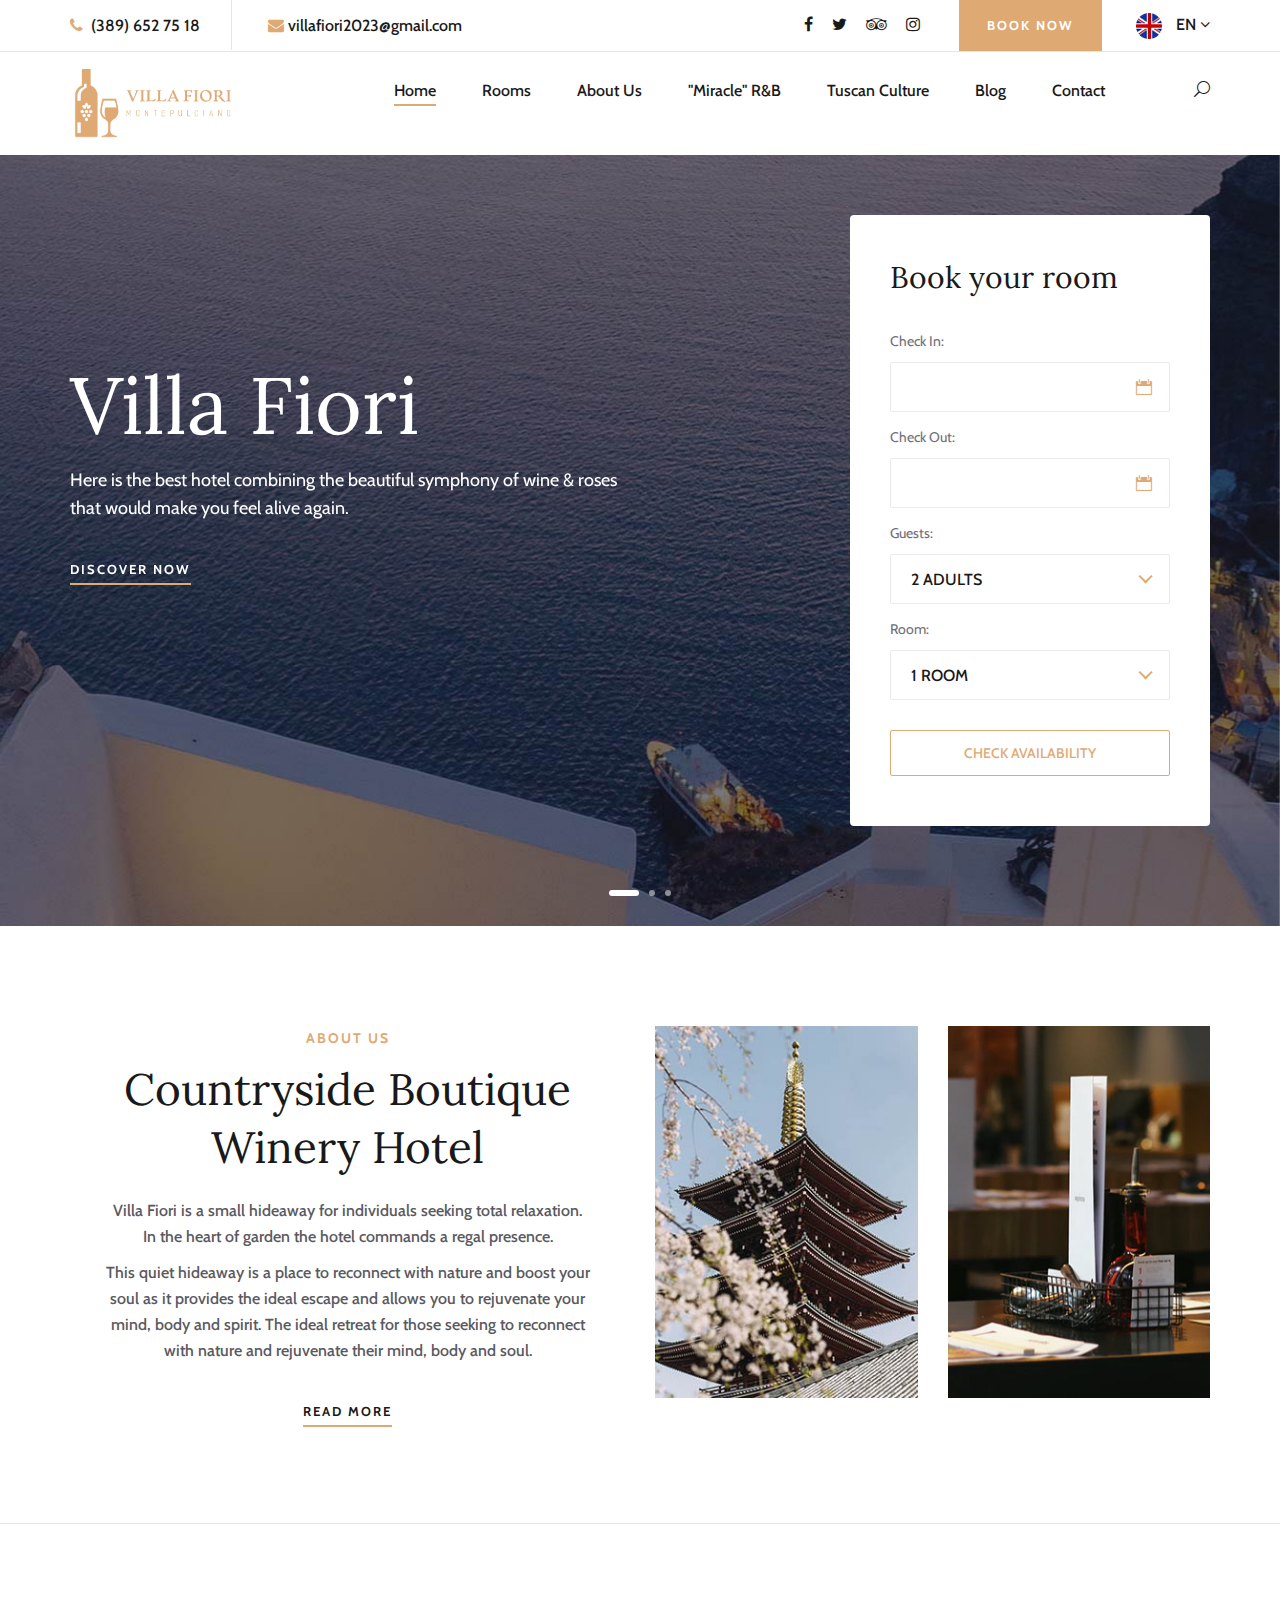
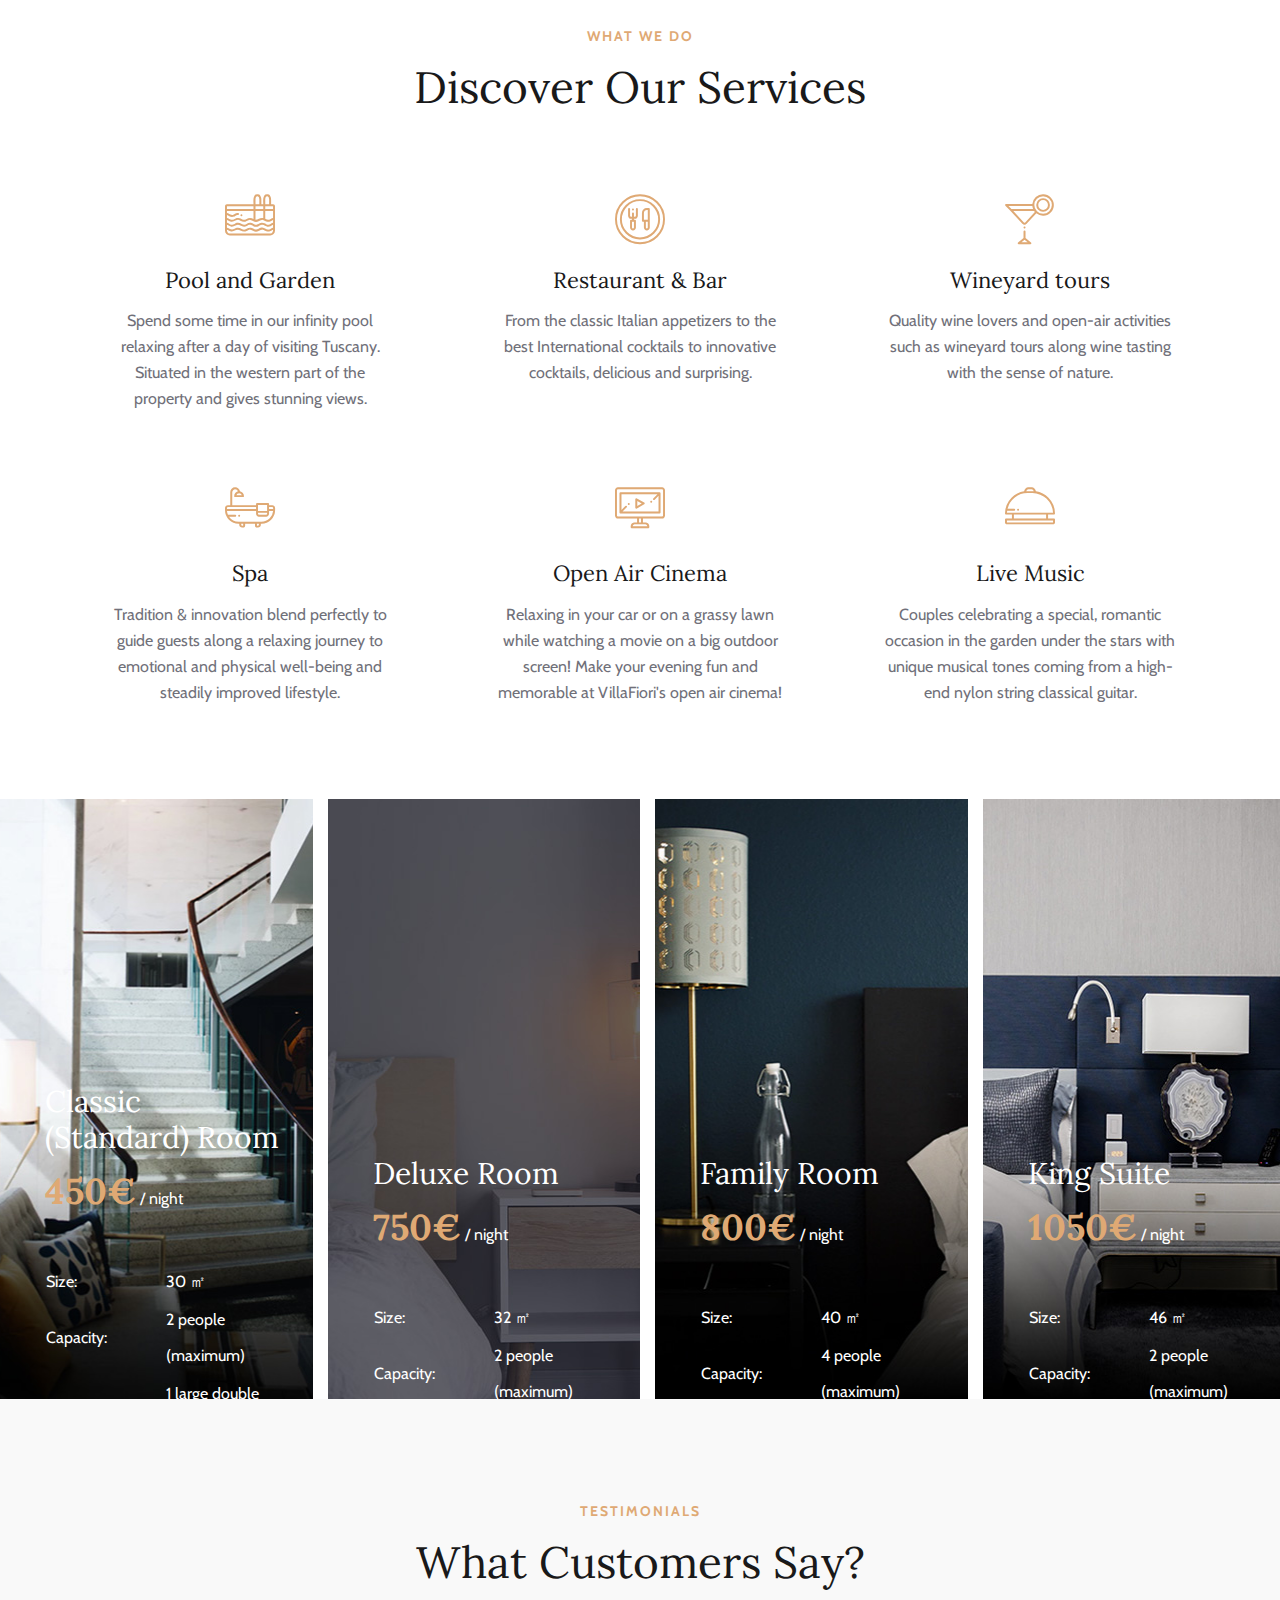
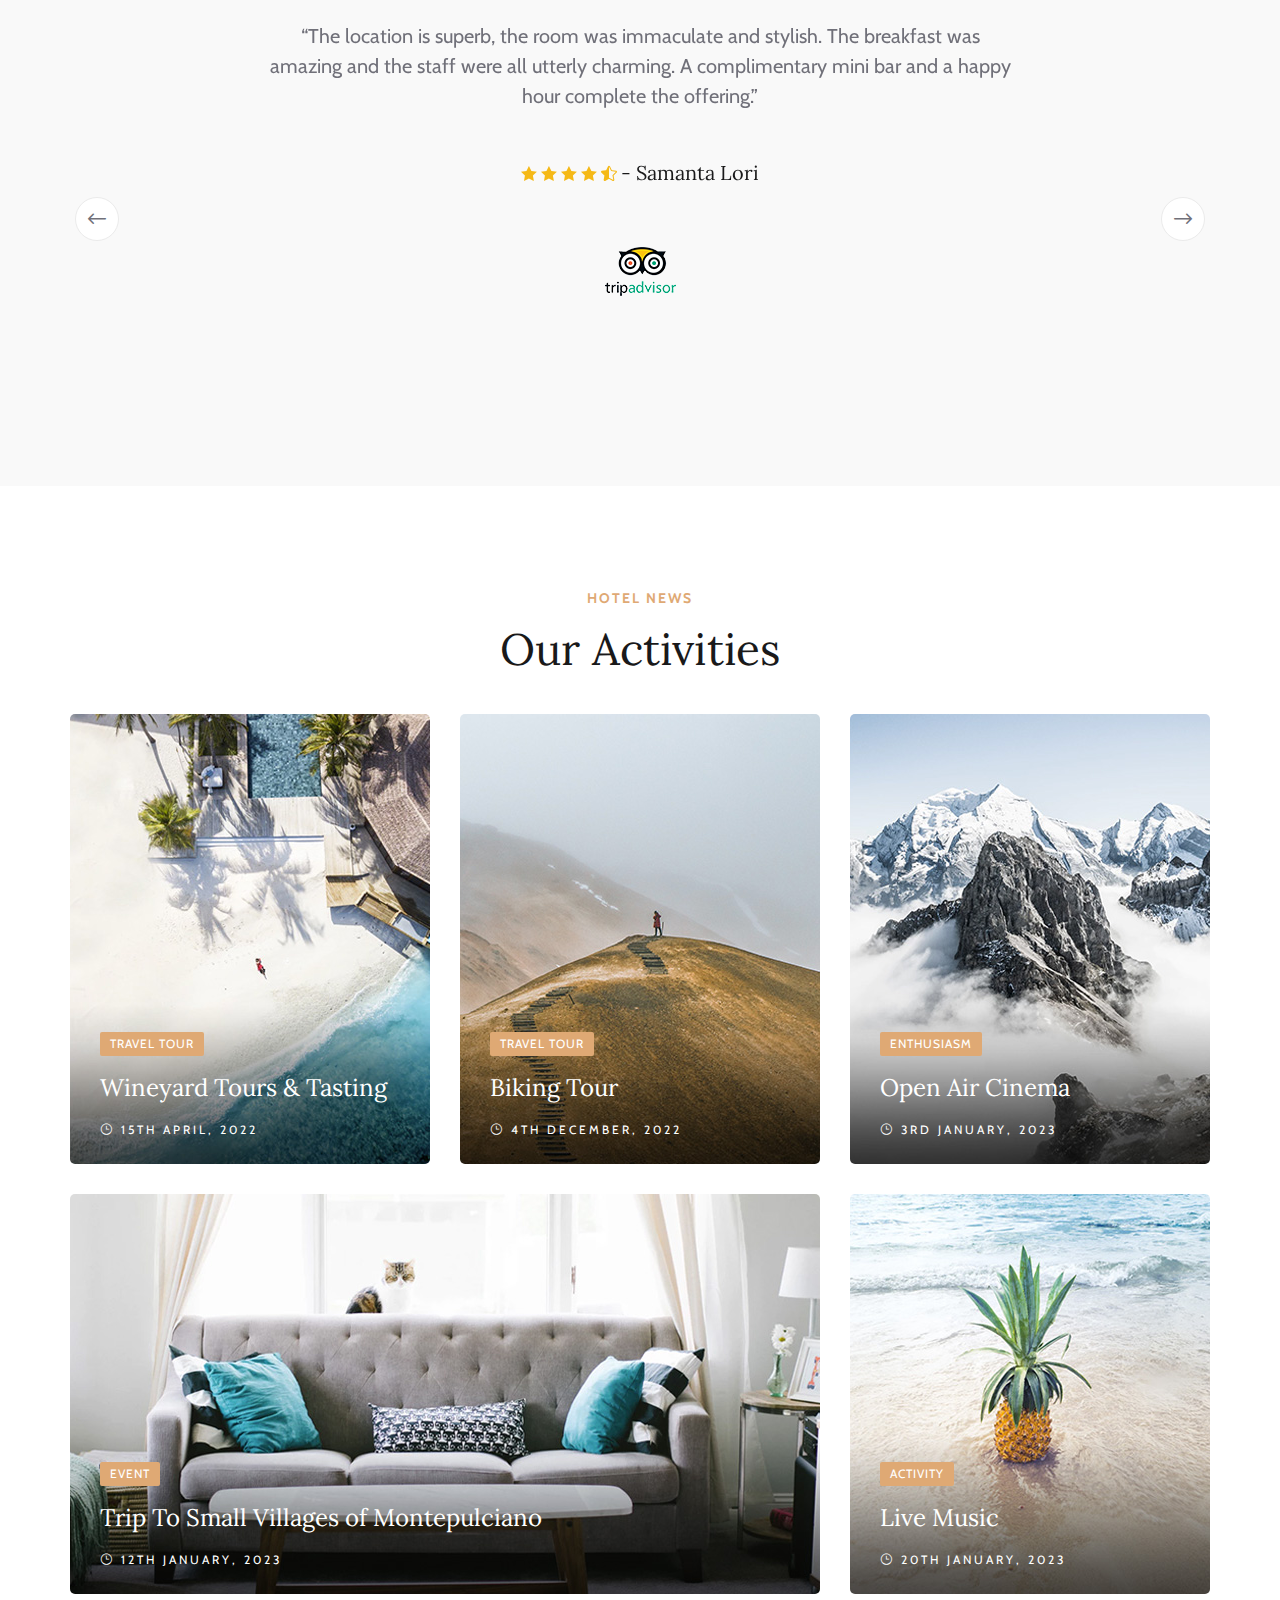
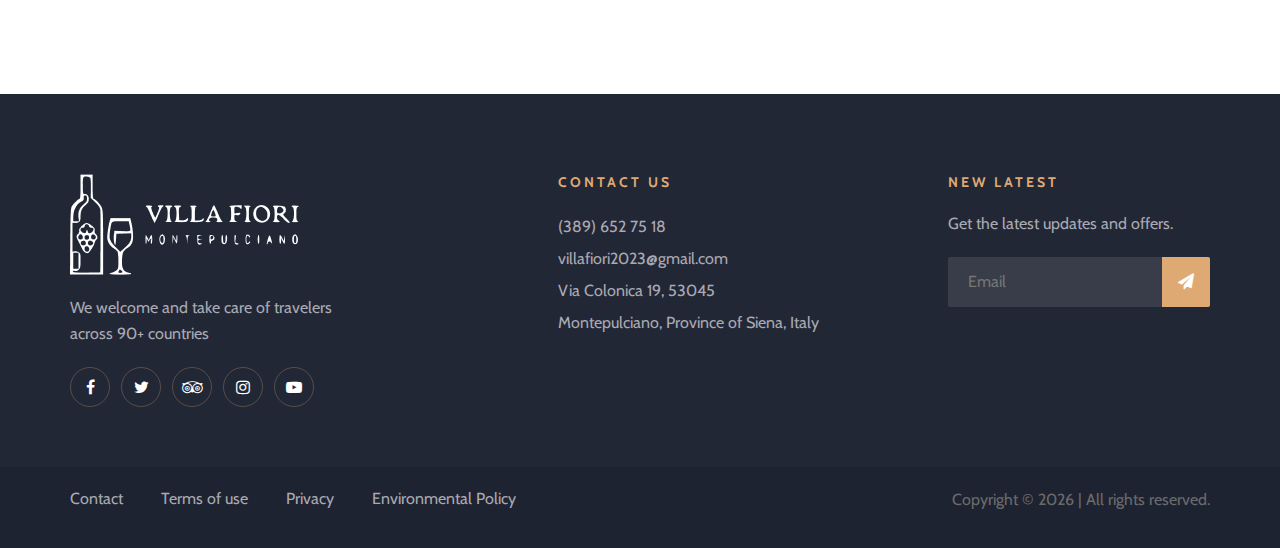
==== commit 2026f922: "helelik" ====
--- a/index.html
+++ b/index.html
@@ -70,19 +70,26 @@
         </div>
         <nav class="mainmenu mobile-menu">
             <ul>
-                <li class="active"><a href="./index.html">Home</a></li>
-                <li><a href="./rooms.html">Rooms</a></li>
-                <li><a href="./about-us.html">About Us</a></li>
-                <li><a href="">Pages</a>
+                <li class="active"><a href="/index.html">Home</a></li>
+                <li><a href="/rooms.html">Rooms</a>
                     <ul class="dropdown">
-                        <li><a href="./room-details.html">Room Details</a></li>
-                        <li><a href="#">Deluxe Room</a></li>
-                        <li><a href="#">Family Room</a></li>
-                        <li><a href="#">Premium Room</a></li>
+                        <li><a href="/rooms.html">For Couples</a></li>
+                        <li><a href="/rooms-2.html">For Families</a></li>
                     </ul>
                 </li>
-                <li><a href="./blog.html">News</a></li>
-                <li><a href="./contact.html">Contact</a></li>
+                <li><a href="/about-us.html">About Us</a></li>
+                <li><a href="/miracle.html">"Miracle" R&B</a></li>
+                <li><a href="/tuscan-culture.html">Tuscan Culture</a>
+                    <ul class="dropdown">
+                        <li><a href="/tuscan-culture.html#btn-vineyard-tasting">Vineyard&Tasting</a></li>
+                        <li><a href="/tuscan-culture.html#btn-cooking-class">Cooking Class</a></li>
+                        <li><a href="/tuscan-culture.html#btn-bike-tour">Bike Tour</a></li>
+                        <li><a href="/tuscan-culture.html#btn-live-music">Live Music</a></li>
+                        <li><a href="/tuscan-culture.html#btn-open-cinema">Open Cinema</a></li>
+                    </ul>
+                </li>
+                <li><a href="/blog.html">Blog</a></li>
+                <li><a href="/contact.html">Contact</a></li>
             </ul>
         </nav>
         <div id="mobile-menu-wrap"></div>
@@ -95,7 +102,7 @@
         </div>
         <ul class="top-widget">
             <li><i class="fa fa-phone"></i> (389) 652 75 18</li>
-            <li><i class="fa fa-envelope"></i> villafiori2023@gmail.com</li>
+            <li><i class="fa fa-envelope"></i>villafiori2023@gmail.com</li>
         </ul>
     </div>
     <!-- Offcanvas Menu Section End -->
@@ -108,7 +115,7 @@
                     <div class="col-lg-6">
                         <ul class="tn-left">
                             <li><i class="fa fa-phone"></i> (389) 652 75 18</li>
-                            <li><i class="fa fa-envelope"></i> villafiori2023@gmail.com</li>
+                            <li><i class="fa fa-envelope"></i>villafiori2023@gmail.com</li>
                         </ul>
                     </div>
                     <div class="col-lg-6">
@@ -151,19 +158,27 @@
                         <div class="nav-menu">
                             <nav class="mainmenu">
                                 <ul>
-                                    <li class="active"><a href="./index.html">Home</a></li>
-                                    <li><a href="./rooms.html">Rooms</a></li>
-                                    <li><a href="./about-us.html">About Us</a></li>
-                                    <li><a href="">Pages</a>
+                                    <li class="active"><a href="/index.html">Home</a></li>
+                                    <li><a href="/rooms.html">Rooms</a>
                                         <ul class="dropdown">
-                                            <li><a href="./room-details.html">Room Details</a></li>
-                                            <li><a href="./blog-details.html">Blog Details</a></li>
-                                            <li><a href="#">Family Room</a></li>
-                                            <li><a href="#">Premium Room</a></li>
+                                            <li><a href="/rooms.html">For Couples</a></li>
+                                            <li><a href="/rooms-2.html">For Families</a></li>
                                         </ul>
                                     </li>
-                                    <li><a href="./blog.html">News</a></li>
-                                    <li><a href="./contact.html">Contact</a></li>
+                                    <li><a href="/about-us.html">About Us</a></li>
+                                    <li><a href="/miracle.html">"Miracle" R&B</a></li>
+                                    <li><a href="/tuscan-culture.html">Tuscan Culture</a>
+                                        <ul class="dropdown">
+                                            <li><a href="/tuscan-culture.html#btn-vineyard-tasting">Vineyard&Tasting</a>
+                                            </li>
+                                            <li><a href="/tuscan-culture.html#btn-cooking-class">Cooking Class</a></li>
+                                            <li><a href="/tuscan-culture.html#btn-bike-tour">Bike Tour</a></li>
+                                            <li><a href="/tuscan-culture.html#btn-live-music">Live Music</a></li>
+                                            <li><a href="/tuscan-culture.html#btn-open-cinema">Open Cinema</a></li>
+                                        </ul>
+                                    </li>
+                                    <li><a href="/blog.html">Blog</a></li>
+                                    <li><a href="/contact.html">Contact</a></li>
                                 </ul>
                             </nav>
                             <div class="nav-right search-switch">
@@ -249,7 +264,9 @@
                             the
                             heart of garden the hotel commands a regal presence.</p>
                         <p class="s-para">This quiet hideaway is a place to reconnect with nature and boost your soul as
-                            it provides the ideal escape and allows you to rejuvenate your mind, body and spirit.</p>
+                            it provides the ideal escape and allows you to rejuvenate your mind, body and spirit. The
+                            ideal retreat for those seeking to reconnect with nature and rejuvenate their mind, body and
+                            soul.</p>
                         <a href="/#btn-discover" class="primary-btn about-btn">Read More</a>
                     </div>
                 </div>
@@ -573,7 +590,7 @@
                     <div class="blog-item set-bg" data-setbg="img/blog/blog-1.jpg">
                         <div class="bi-text">
                             <span class="b-tag">Travel Tour</span>
-                            <h4><a href="#">Wineyard Tours & Tasting</a></h4>
+                            <h4><a href="/blog.html">Wineyard Tours & Tasting</a></h4>
                             <div class="b-time"><i class="icon_clock_alt"></i> 15th April, 2022</div>
                         </div>
                     </div>
@@ -582,7 +599,7 @@
                     <div class="blog-item set-bg" data-setbg="img/blog/blog-2.jpg">
                         <div class="bi-text">
                             <span class="b-tag">Travel Tour</span>
-                            <h4><a href="#">Biking Tour</a></h4>
+                            <h4><a href="/blog.html">Biking Tour</a></h4>
                             <div class="b-time"><i class="icon_clock_alt"></i> 4th December, 2022</div>
                         </div>
                     </div>
@@ -591,7 +608,7 @@
                     <div class="blog-item set-bg" data-setbg="img/blog/blog-3.jpg">
                         <div class="bi-text">
                             <span class="b-tag">Enthusiasm</span>
-                            <h4><a href="#">Open Air Cinema</a></h4>
+                            <h4><a href="/blog.html">Open Air Cinema</a></h4>
                             <div class="b-time"><i class="icon_clock_alt"></i> 3rd January, 2023</div>
                         </div>
                     </div>
@@ -600,7 +617,7 @@
                     <div class="blog-item small-size set-bg" data-setbg="img/blog/blog-wide.jpg">
                         <div class="bi-text">
                             <span class="b-tag">Event</span>
-                            <h4><a href="#">Trip To Small Villages of Montepulciano</a></h4>
+                            <h4><a href="/blog.html">Trip To Small Villages of Montepulciano</a></h4>
                             <div class="b-time"><i class="icon_clock_alt"></i> 12th January, 2023</div>
                         </div>
                     </div>
@@ -609,7 +626,7 @@
                     <div class="blog-item small-size set-bg" data-setbg="img/blog/blog-10.jpg">
                         <div class="bi-text">
                             <span class="b-tag">Activity</span>
-                            <h4><a href="#">Live Music</a></h4>
+                            <h4><a href="/blog.html">Live Music</a></h4>
                             <div class="b-time"><i class="icon_clock_alt"></i> 20th January, 2023</div>
                         </div>
                     </div>
@@ -679,10 +696,10 @@
                     </div>
                     <div class="col-lg-5">
                         <div class="co-text">
-                            <p><!-- Link back to Colorlib can't be removed. Template is licensed under CC BY 3.0. -->
+                            <p>
                                 Copyright &copy;
                                 <script>document.write(new Date().getFullYear());</script> | All rights reserved.
-                                <!-- Link back to Colorlib can't be removed. Template is licensed under CC BY 3.0. -->
+
                             </p>
                         </div>
                     </div>
--- a/css/style.css
+++ b/css/style.css
@@ -89,6 +89,13 @@
   background-size: cover;
   background-position: top center;
 }
+
+.set-half-bg {
+  background-repeat: no-repeat;
+  background-size: 50%;
+  background-position: top center;
+}
+
 .spad {
   padding-top: 100px;
   padding-bottom: 100px;
@@ -482,6 +489,11 @@
   Hero
 -----------------------*/
 
+.tc-paragraph {
+  display: flex;
+  align-items: center;
+}
+
 .hero-section {
   position: relative;
   padding-top: 60px;
@@ -1590,8 +1602,8 @@
   font-size: 44px;
   color: #ffffff;
   line-height: 54px;
-  margin-top: 30px;
-  margin-bottom: 12px;
+  /* margin-top: 30px; */
+  /* margin-bottom: 12px; */
 }
 .bd-hero-text ul li {
   list-style: none;
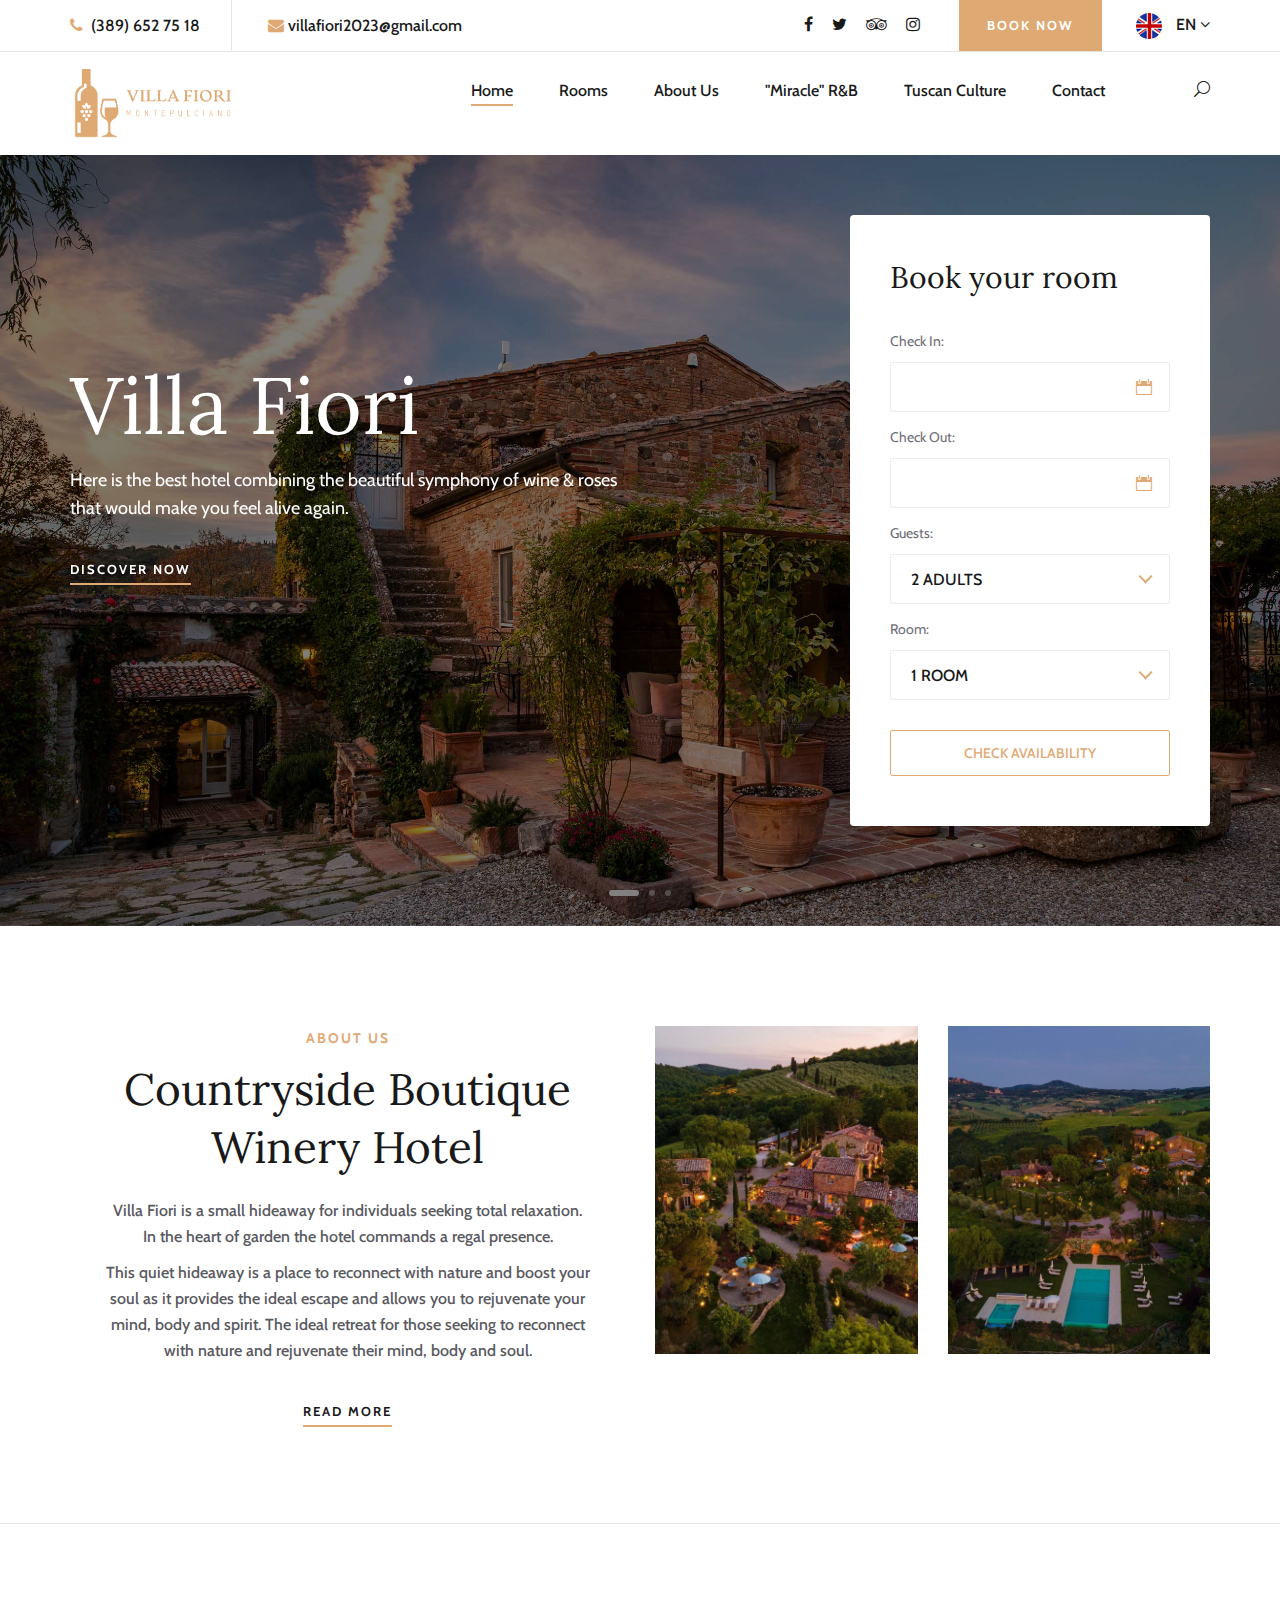
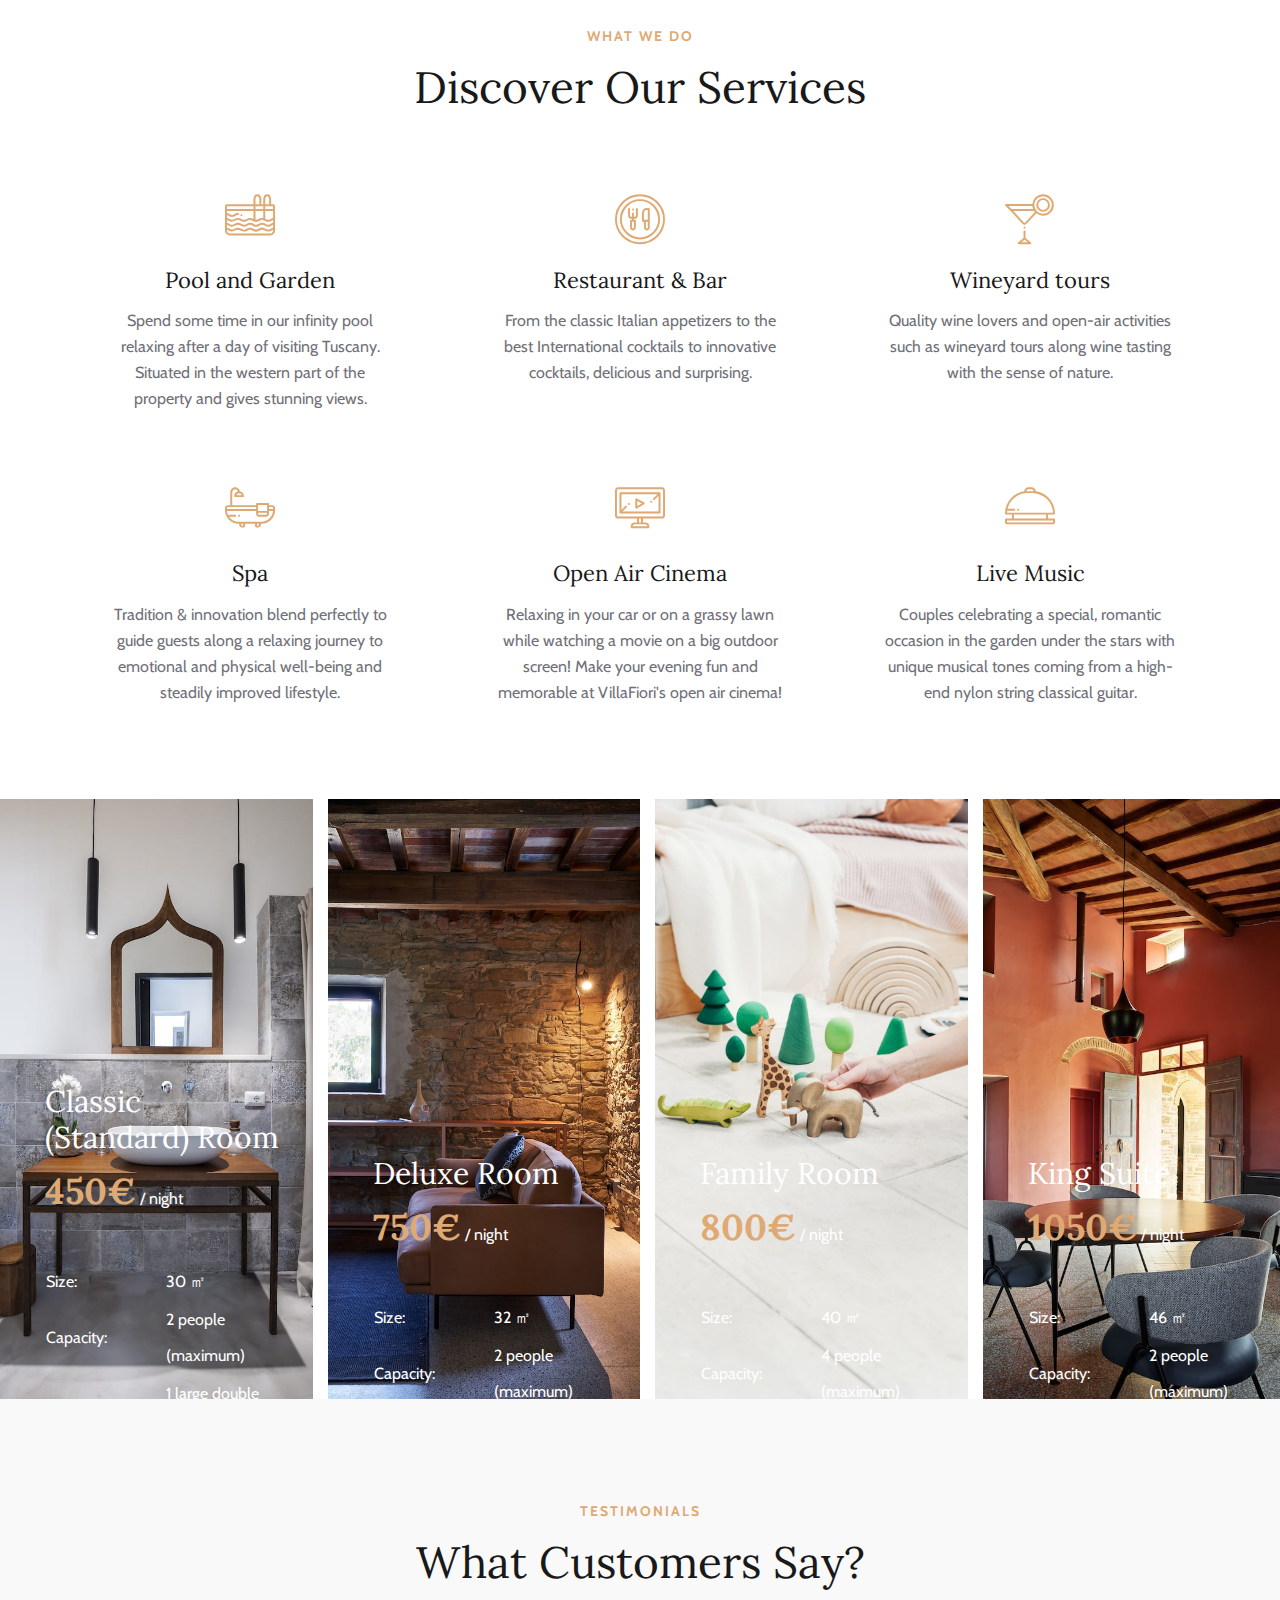
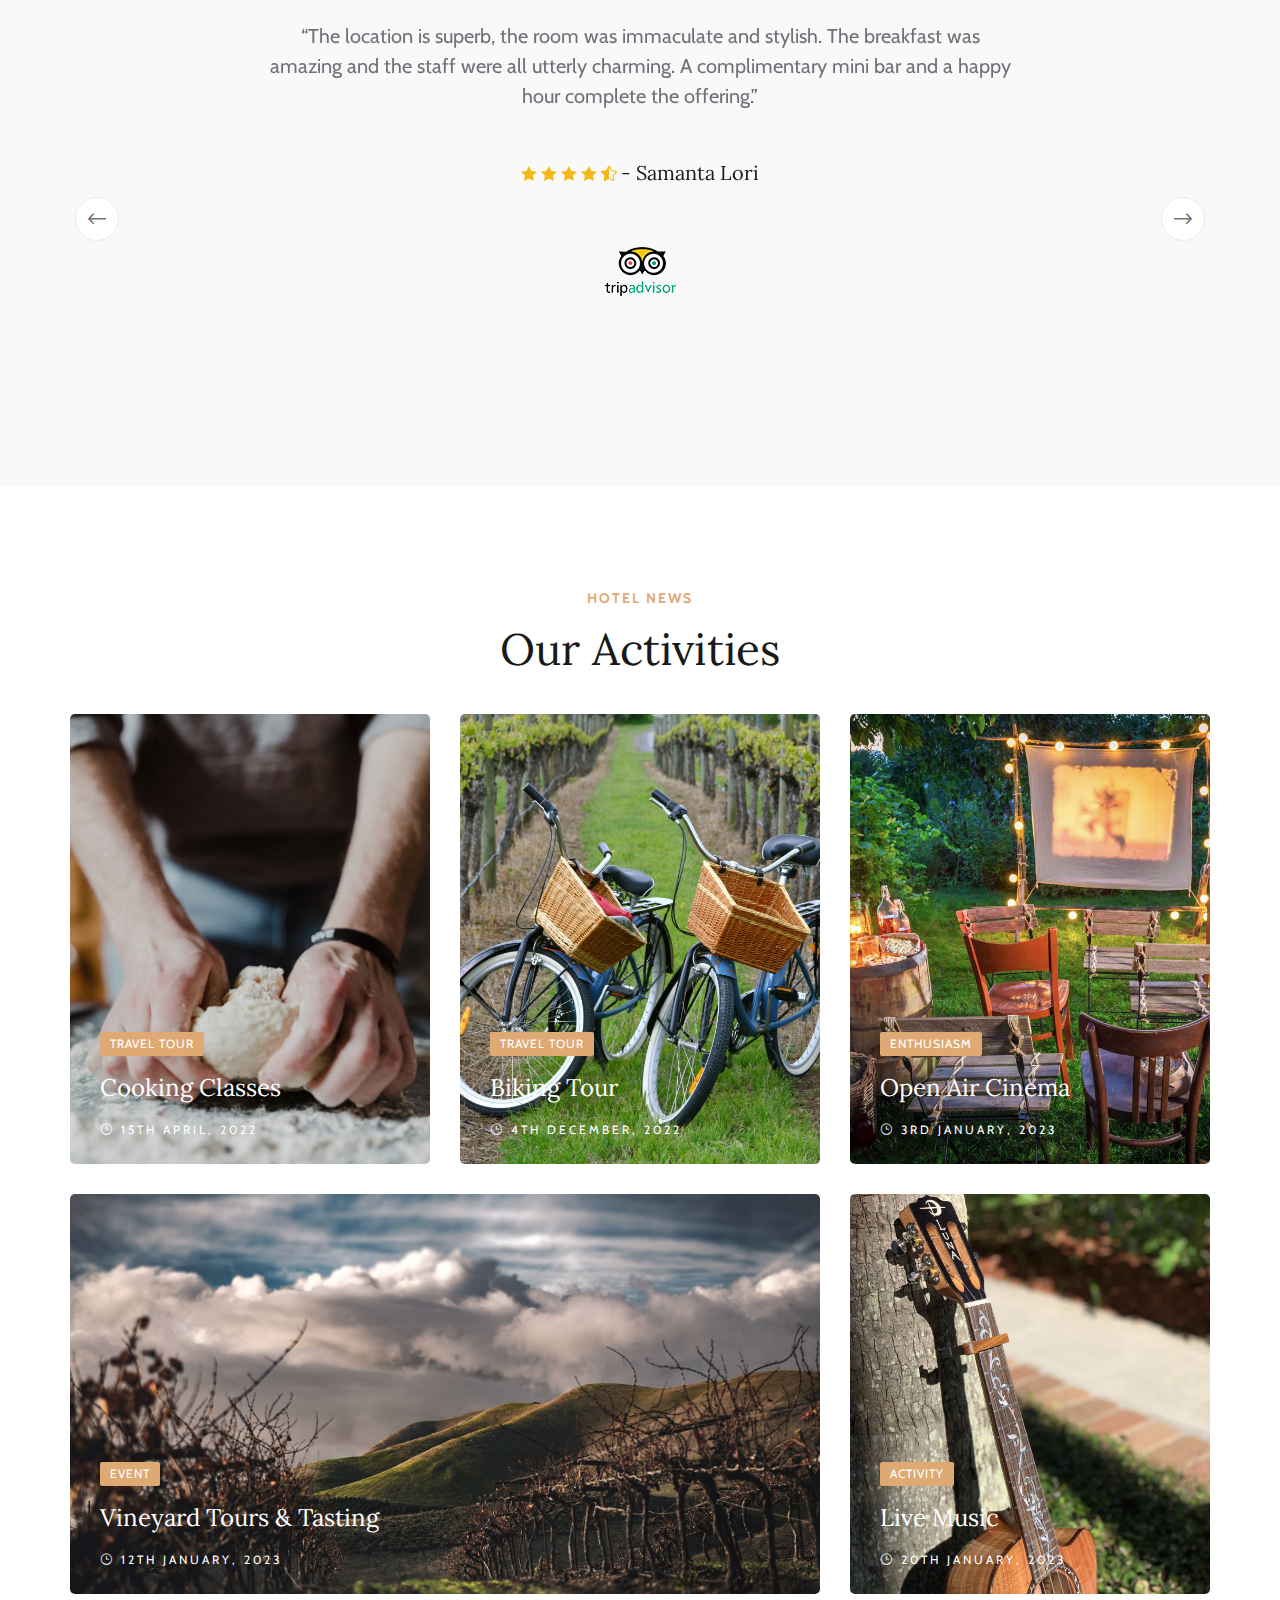
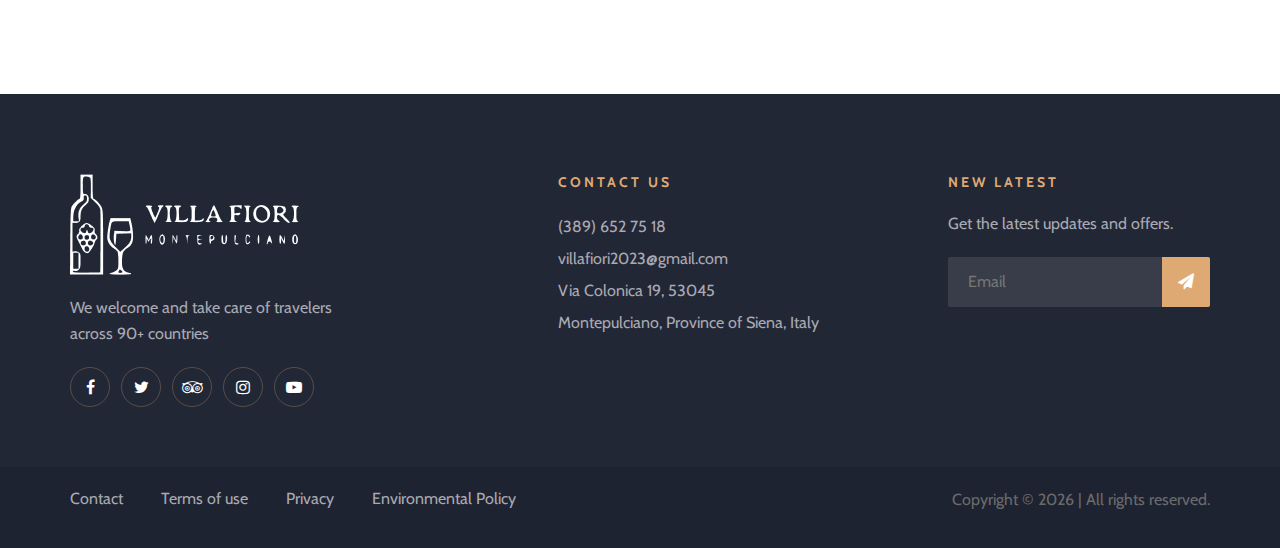
==== commit 7ba2bd42: "all done except tc.html" ====
--- a/index.html
+++ b/index.html
@@ -88,7 +88,6 @@
                         <li><a href="/tuscan-culture.html#btn-open-cinema">Open Cinema</a></li>
                     </ul>
                 </li>
-                <li><a href="/blog.html">Blog</a></li>
                 <li><a href="/contact.html">Contact</a></li>
             </ul>
         </nav>
@@ -177,7 +176,6 @@
                                             <li><a href="/tuscan-culture.html#btn-open-cinema">Open Cinema</a></li>
                                         </ul>
                                     </li>
-                                    <li><a href="/blog.html">Blog</a></li>
                                     <li><a href="/contact.html">Contact</a></li>
                                 </ul>
                             </nav>
@@ -242,7 +240,7 @@
                 </div>
             </div>
         </div>
-        <div class="hero-slider owl-carousel">
+        <div class="hero-slider owl-carousel" style="filter: brightness(50%);">
             <div class="hs-item set-bg" data-setbg="img/hero/hero-1.jpg"></div>
             <div class="hs-item set-bg" data-setbg="img/hero/hero-2.jpg"></div>
             <div class="hs-item set-bg" data-setbg="img/hero/hero-3.jpg"></div>
@@ -587,46 +585,46 @@
             </div>
             <div class="row">
                 <div class="col-lg-4">
-                    <div class="blog-item set-bg" data-setbg="img/blog/blog-1.jpg">
+                    <div class="blog-item set-bg" data-setbg="img/activities/act-cooking-class.jpg">
                         <div class="bi-text">
                             <span class="b-tag">Travel Tour</span>
-                            <h4><a href="/blog.html">Wineyard Tours & Tasting</a></h4>
+                            <h4><a href="/tuscan-culture.html#btn-cooking-class">Cooking Classes</a></h4>
                             <div class="b-time"><i class="icon_clock_alt"></i> 15th April, 2022</div>
                         </div>
                     </div>
                 </div>
                 <div class="col-lg-4">
-                    <div class="blog-item set-bg" data-setbg="img/blog/blog-2.jpg">
+                    <div class="blog-item set-bg" data-setbg="img/activities/act-biking-tour.jpg">
                         <div class="bi-text">
                             <span class="b-tag">Travel Tour</span>
-                            <h4><a href="/blog.html">Biking Tour</a></h4>
+                            <h4><a href="/tuscan-culture.html#btn-biking-tour">Biking Tour</a></h4>
                             <div class="b-time"><i class="icon_clock_alt"></i> 4th December, 2022</div>
                         </div>
                     </div>
                 </div>
                 <div class="col-lg-4">
-                    <div class="blog-item set-bg" data-setbg="img/blog/blog-3.jpg">
+                    <div class="blog-item set-bg" data-setbg="img/activities/act-open-cinema.jpg">
                         <div class="bi-text">
                             <span class="b-tag">Enthusiasm</span>
-                            <h4><a href="/blog.html">Open Air Cinema</a></h4>
+                            <h4><a href="/tuscan-culture.html#btn-open-cinema">Open Air Cinema</a></h4>
                             <div class="b-time"><i class="icon_clock_alt"></i> 3rd January, 2023</div>
                         </div>
                     </div>
                 </div>
                 <div class="col-lg-8">
-                    <div class="blog-item small-size set-bg" data-setbg="img/blog/blog-wide.jpg">
+                    <div class="blog-item small-size set-bg" data-setbg="img/activities/act-vineyard.jpg">
                         <div class="bi-text">
                             <span class="b-tag">Event</span>
-                            <h4><a href="/blog.html">Trip To Small Villages of Montepulciano</a></h4>
+                            <h4><a href="/tuscan-culture.html#btn-vineyard-tasting">Vineyard Tours & Tasting</a></h4>
                             <div class="b-time"><i class="icon_clock_alt"></i> 12th January, 2023</div>
                         </div>
                     </div>
                 </div>
                 <div class="col-lg-4">
-                    <div class="blog-item small-size set-bg" data-setbg="img/blog/blog-10.jpg">
+                    <div class="blog-item small-size set-bg" data-setbg="img/activities/act-live-music.jpg">
                         <div class="bi-text">
                             <span class="b-tag">Activity</span>
-                            <h4><a href="/blog.html">Live Music</a></h4>
+                            <h4><a href="/tuscan-culture.html#btn-live-music">Live Music</a></h4>
                             <div class="b-time"><i class="icon_clock_alt"></i> 20th January, 2023</div>
                         </div>
                     </div>
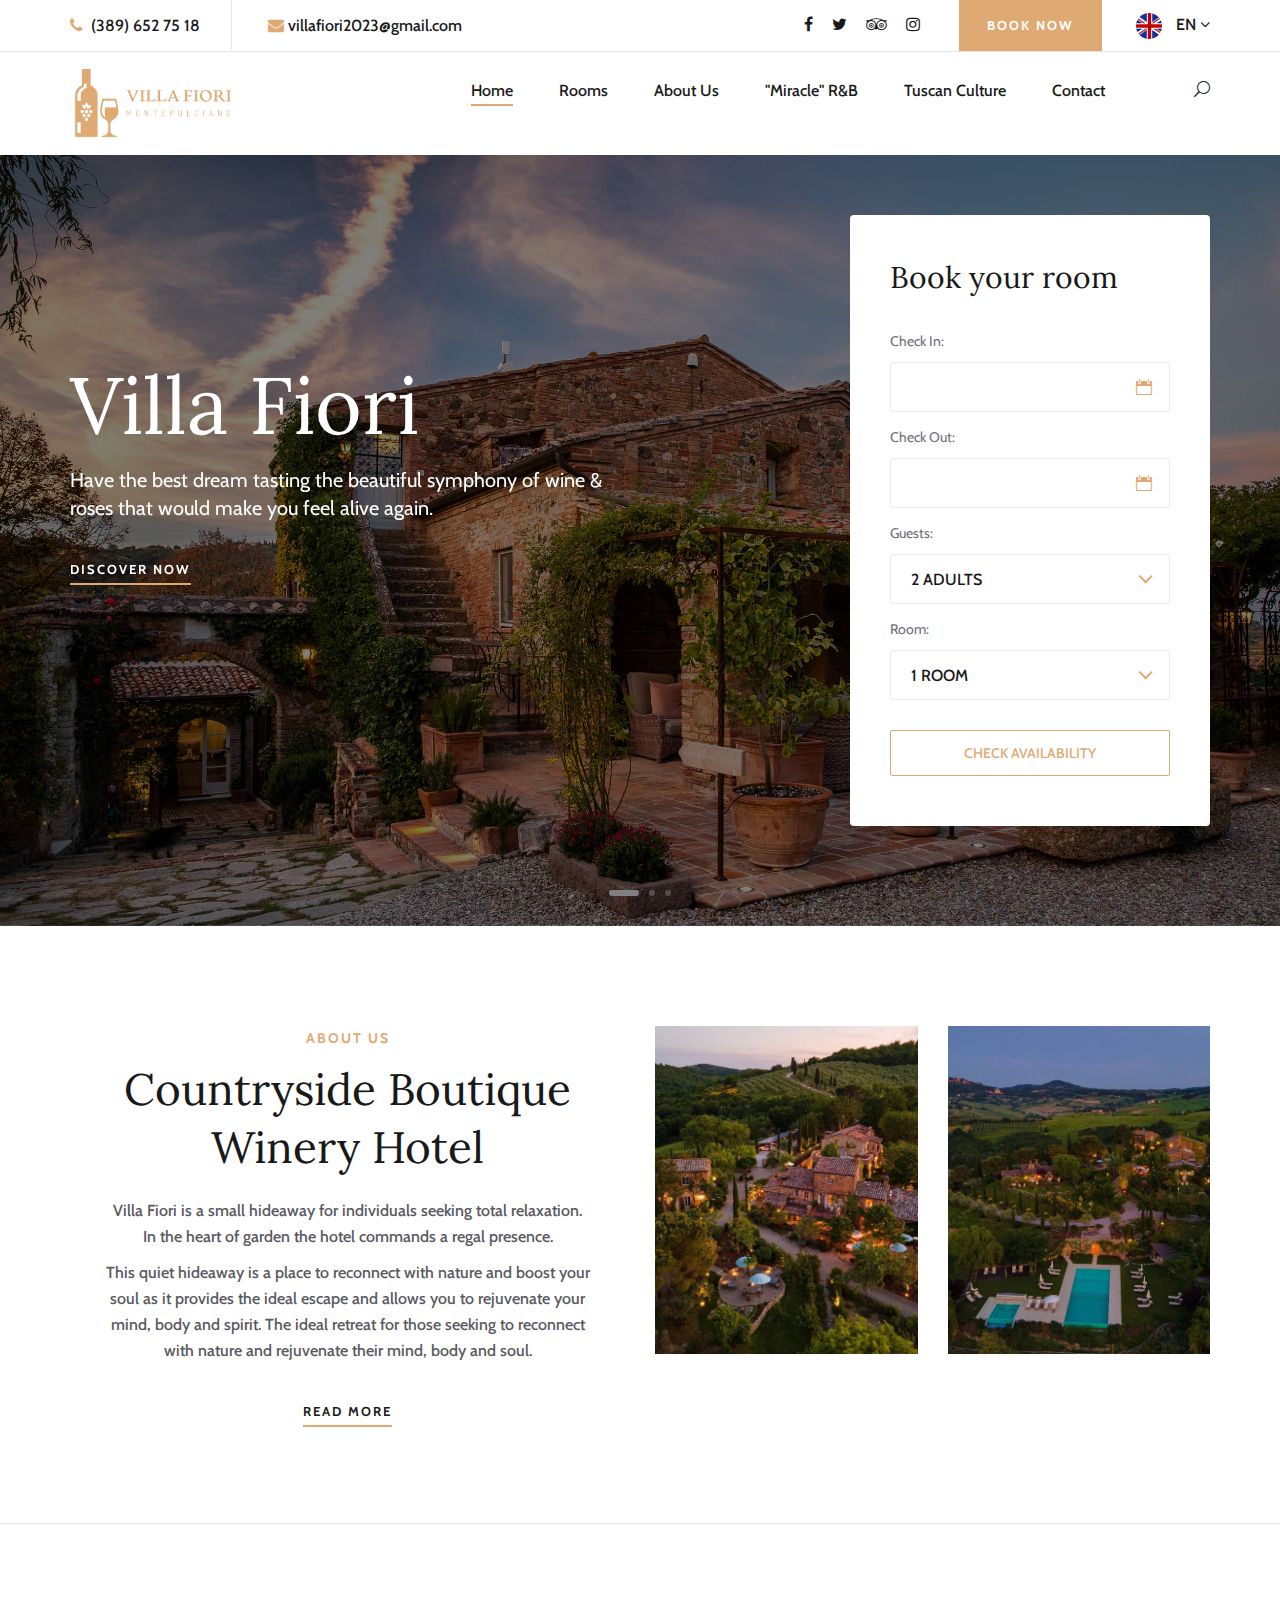
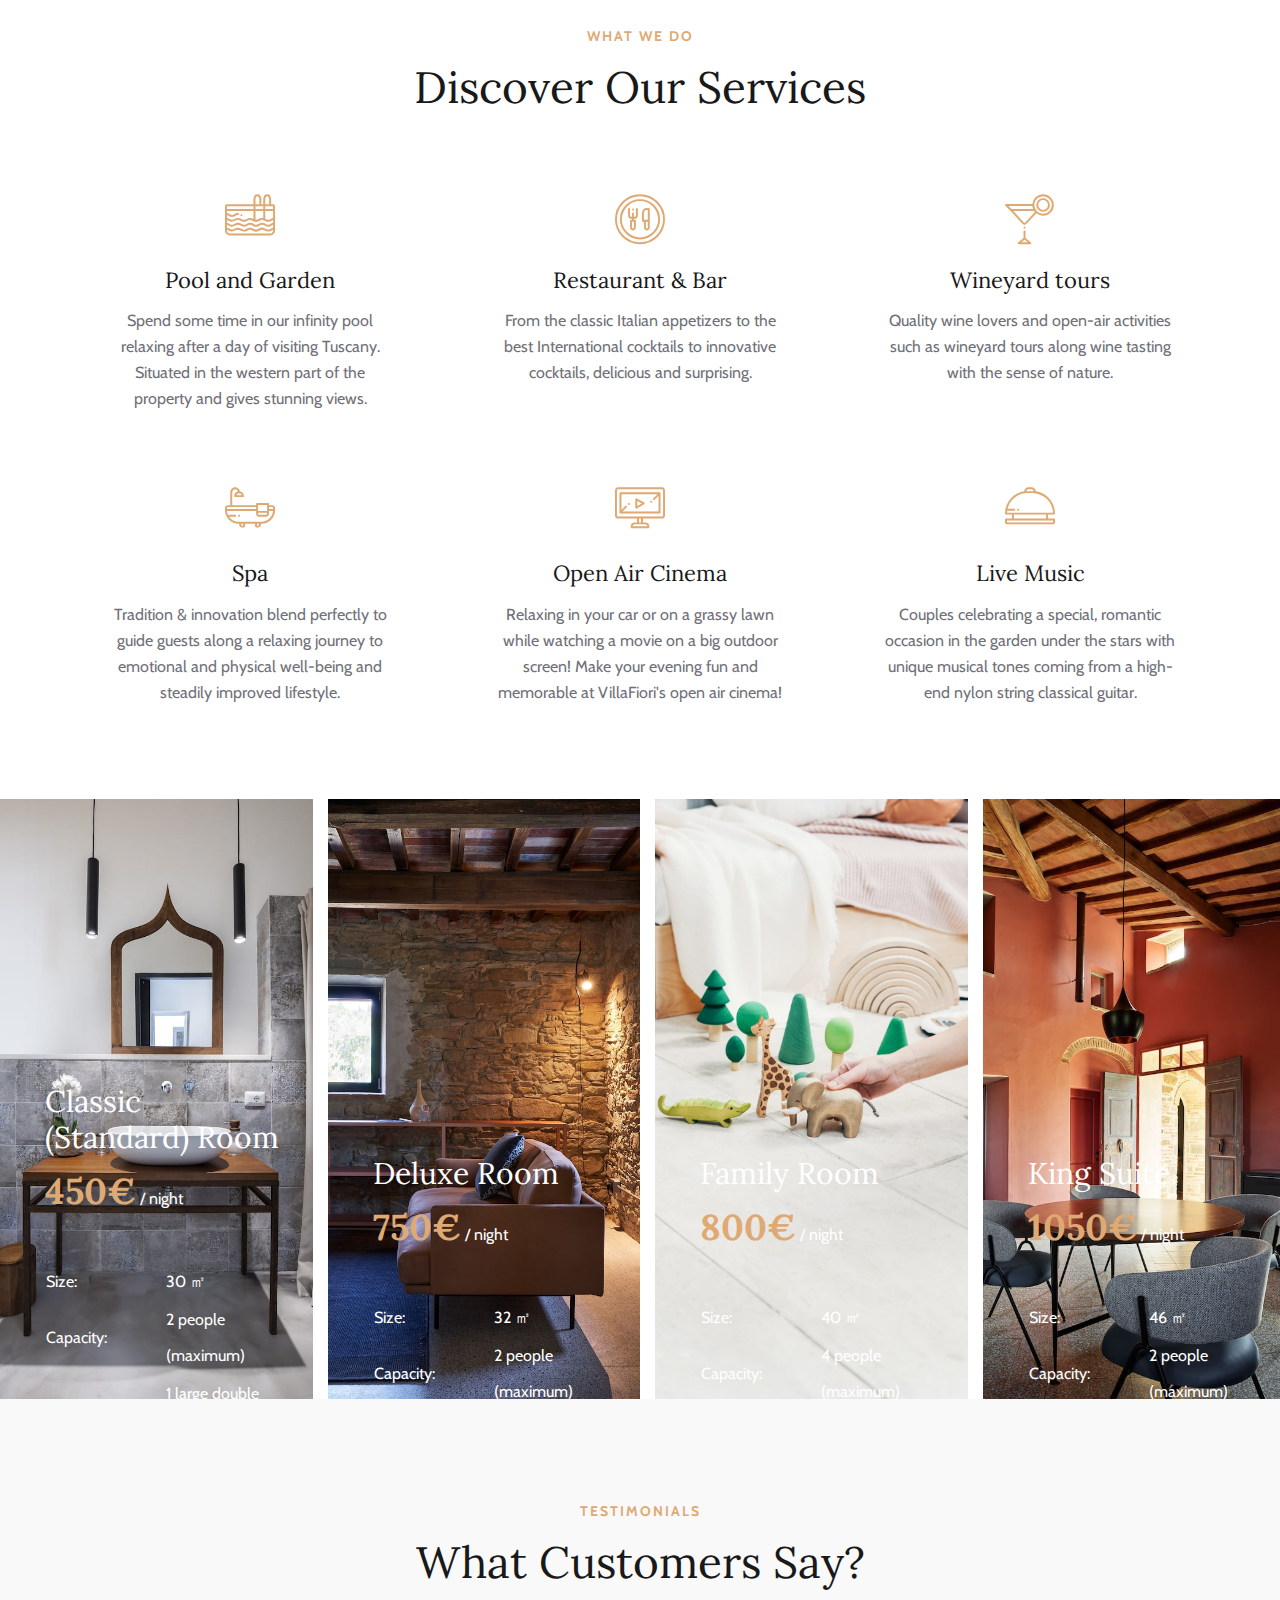
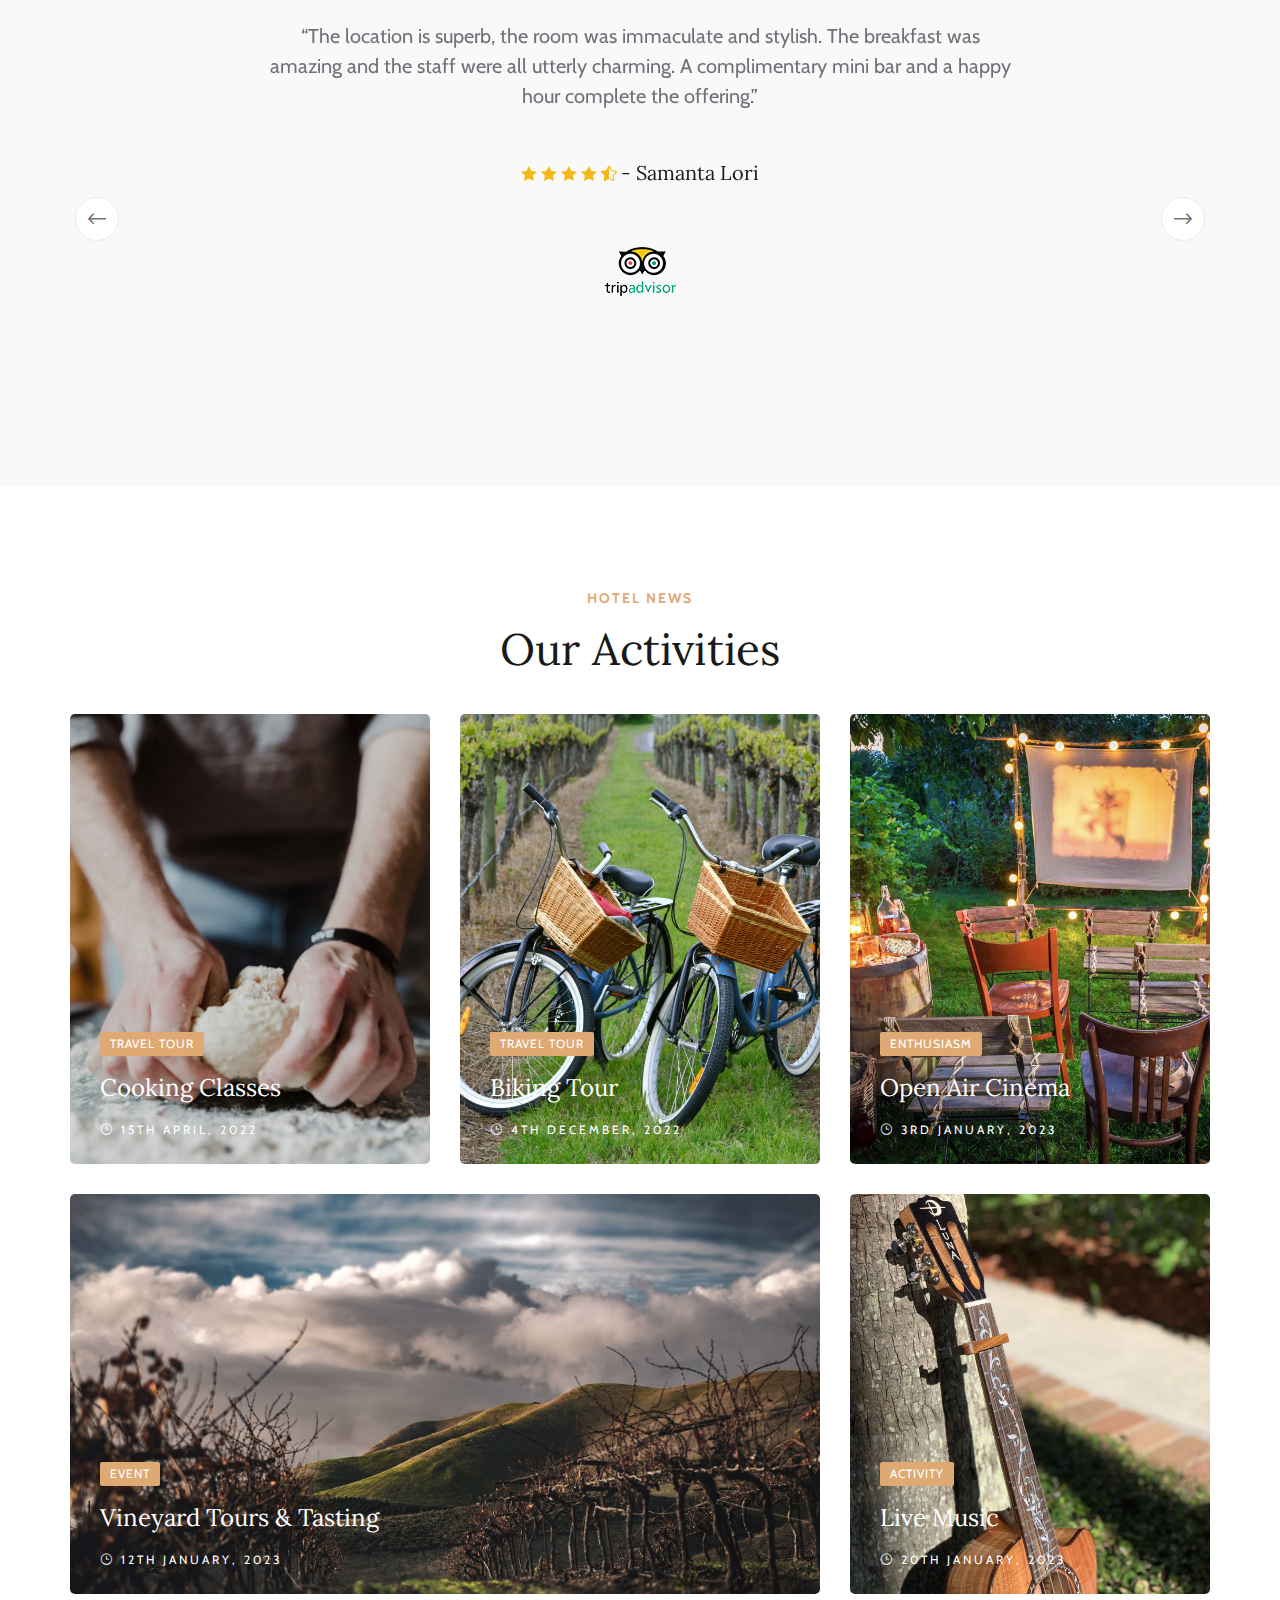
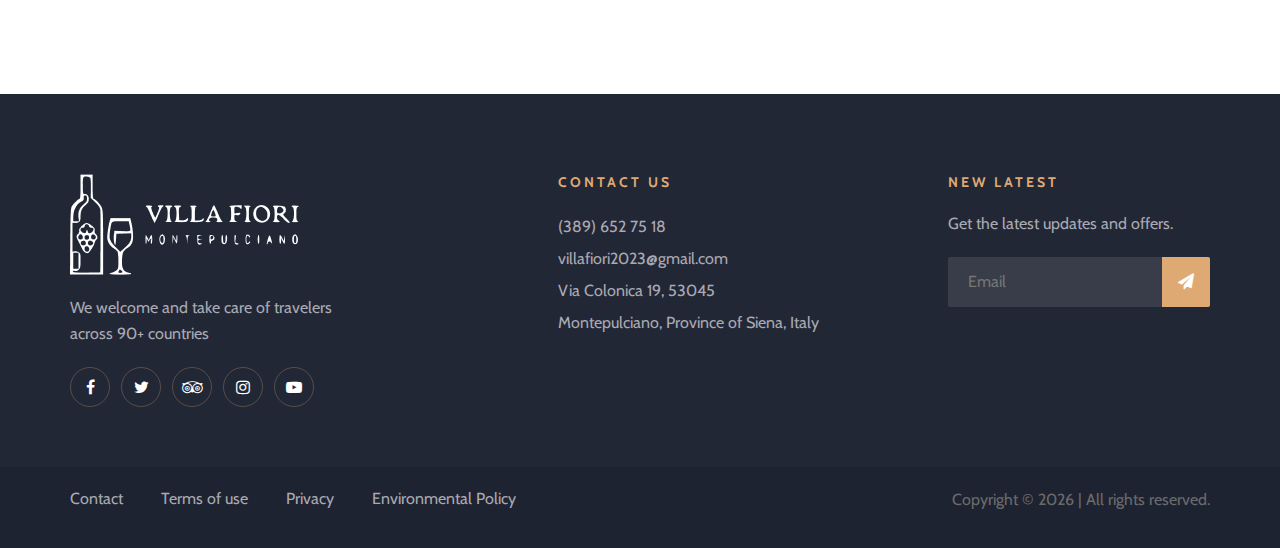
==== commit f43edd87: "minor landing page fix" ====
--- a/index.html
+++ b/index.html
@@ -197,7 +197,9 @@
                 <div class="col-lg-6">
                     <div class="hero-text">
                         <h1>Villa Fiori</h1>
-                        <p>Here is the best hotel combining the beautiful symphony of wine & roses that would make you
+                        <p style="color: #ffffff; font-size: 20px;">Have the best dream tasting the beautiful
+                            symphony of wine &
+                            roses that would make you
                             feel alive again.</p>
                         <a href="/#btn-discover" class="primary-btn">Discover Now</a>
                     </div>
